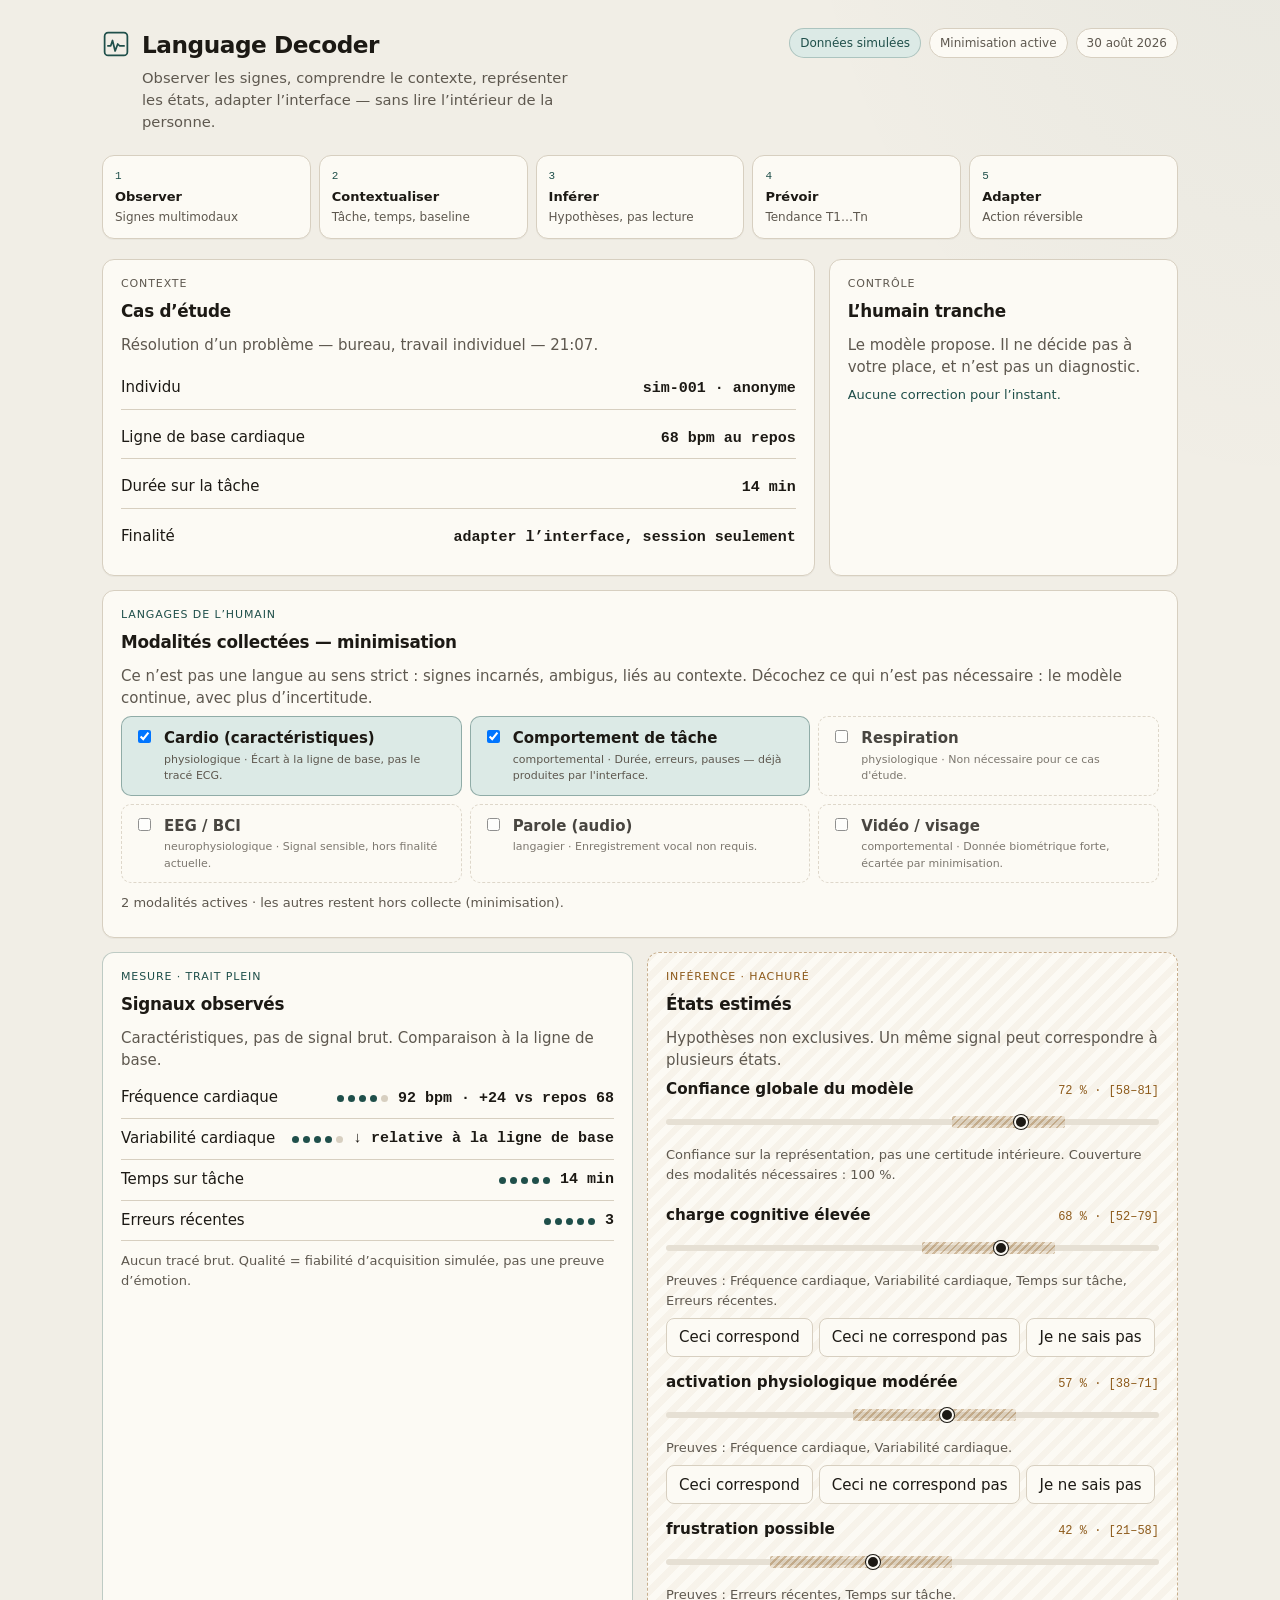
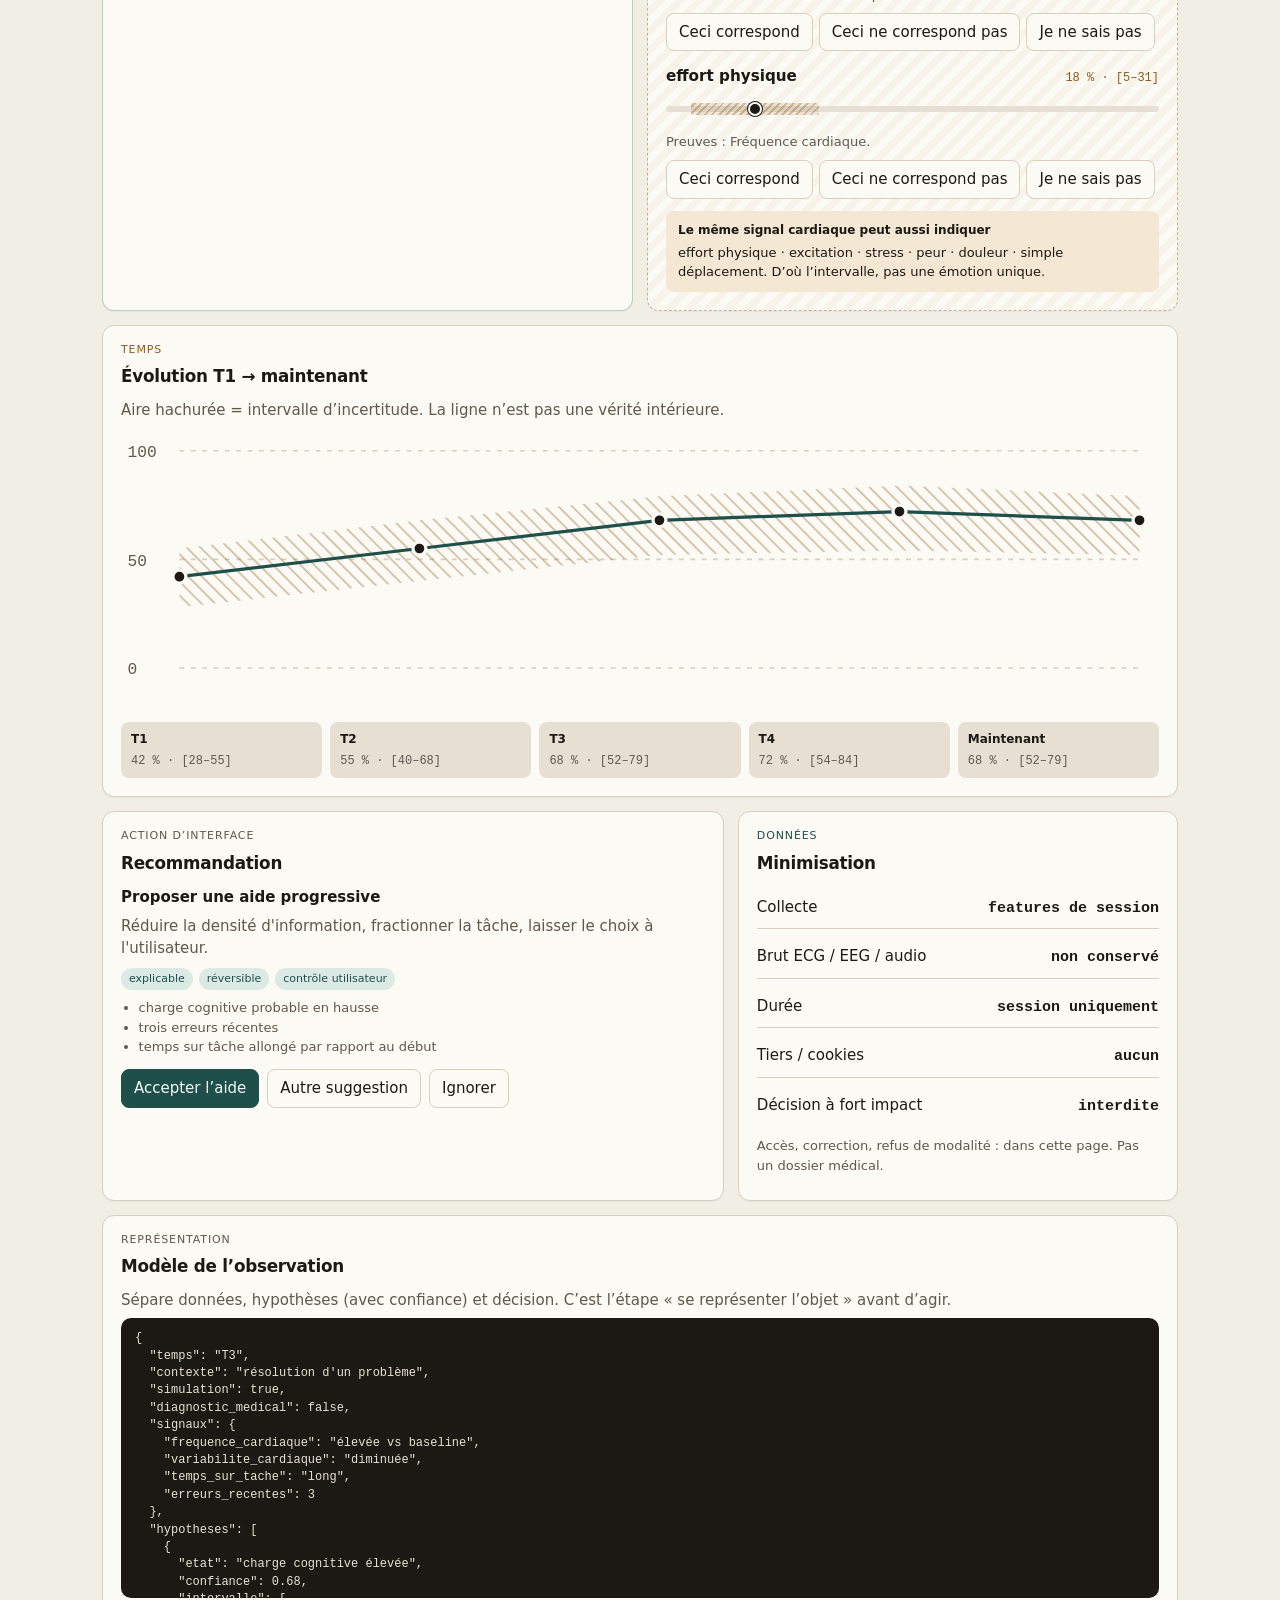
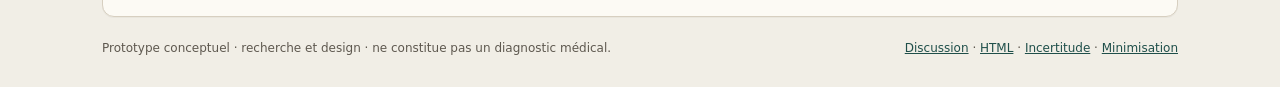
==== index.html @ 2945c05e "Add discussion archive and Language Decoder dashboard prototype Archive the handwritten-note analysi" ====
<!DOCTYPE html>
<html lang="fr">
<head>
  <meta charset="utf-8">
  <meta name="viewport" content="width=device-width, initial-scale=1">
  <meta name="description" content="Prototype de dashboard pour représenter les langages de l’humain, l’incertitude des inférences et la minimisation des données.">
  <title>Language Decoder</title>
  <link rel="stylesheet" href="css/dashboard.css">
  <link rel="icon" href="data:image/svg+xml,%3Csvg xmlns='http://www.w3.org/2000/svg' viewBox='0 0 32 32'%3E%3Crect x='3' y='3' width='26' height='26' rx='4' fill='none' stroke='%231f4f4a' stroke-width='2'/%3E%3Cpath d='M6 18h4l2-6 3 12 3-8 2 2h6' fill='none' stroke='%231f4f4a' stroke-width='2' stroke-linejoin='round'/%3E%3C/svg%3E">
</head>
<body>
  <a class="skip" href="#contenu">Aller au contenu</a>

  <div class="page">
    <header class="top">
      <div class="brand">
        <svg class="mark" viewBox="0 0 32 32" aria-hidden="true">
          <rect x="3" y="3" width="26" height="26" rx="4" fill="none" stroke="currentColor" stroke-width="2"/>
          <path d="M6 18h4l2-6 3 12 3-8 2 2h6" fill="none" stroke="currentColor" stroke-width="2" stroke-linejoin="round"/>
        </svg>
        <div>
          <h1>Language Decoder</h1>
          <p class="lede">Observer les signes, comprendre le contexte, représenter les états, adapter l’interface — sans lire l’intérieur de la personne.</p>
        </div>
      </div>
      <div class="badges">
        <span class="badge ok">Données simulées</span>
        <span class="badge">Minimisation active</span>
        <span class="badge">30 août 2026</span>
      </div>
    </header>

    <ol class="pipeline" aria-label="Chaîne de raisonnement">
      <li><span class="n">1</span><strong>Observer</strong><span>Signes multimodaux</span></li>
      <li><span class="n">2</span><strong>Contextualiser</strong><span>Tâche, temps, baseline</span></li>
      <li><span class="n">3</span><strong>Inférer</strong><span>Hypothèses, pas lecture</span></li>
      <li><span class="n">4</span><strong>Prévoir</strong><span>Tendance T1…Tn</span></li>
      <li><span class="n">5</span><strong>Adapter</strong><span>Action réversible</span></li>
    </ol>

    <noscript>
      <p class="card" style="margin-bottom:14px">JavaScript est requis pour assembler mesures, hypothèses et action. Les données simulées restent lisibles dans <a href="data/session-simulee.json">data/session-simulee.json</a> et la discussion dans <a href="docs/discussion.md">docs/discussion.md</a>.</p>
    </noscript>

    <main id="contenu" class="grid">
      <section class="card span-8" aria-labelledby="cas-titre">
        <p class="kicker">Contexte</p>
        <h2 id="cas-titre">Cas d’étude</h2>
        <p>Résolution d’un problème — bureau, travail individuel — 21:07.</p>
        <div class="meta-list">
          <div class="row"><span>Individu</span><b>sim-001 · anonyme</b></div>
          <div class="row"><span>Ligne de base cardiaque</span><b>68 bpm au repos</b></div>
          <div class="row"><span>Durée sur la tâche</span><b>14 min</b></div>
          <div class="row"><span>Finalité</span><b>adapter l’interface, session seulement</b></div>
        </div>
      </section>

      <aside class="card span-4" aria-labelledby="controle-titre">
        <p class="kicker">Contrôle</p>
        <h2 id="controle-titre">L’humain tranche</h2>
        <p>Le modèle propose. Il ne décide pas à votre place, et n’est pas un diagnostic.</p>
        <p class="status" id="statut-controle" aria-live="polite">Aucune correction pour l’instant.</p>
      </aside>

      <section class="card span-12" aria-labelledby="langages-titre">
        <p class="kicker mesure">Langages de l’humain</p>
        <h2 id="langages-titre">Modalités collectées — minimisation</h2>
        <p>Ce n’est pas une langue au sens strict : signes incarnés, ambigus, liés au contexte. Décochez ce qui n’est pas nécessaire : le modèle continue, avec plus d’incertitude.</p>
        <div class="langues" id="langages"></div>
        <p class="note" id="langages-note"></p>
      </section>

      <section class="card measure span-6" aria-labelledby="signaux-titre" data-kind="measure">
        <p class="kicker mesure">Mesure · trait plein</p>
        <h2 id="signaux-titre">Signaux observés</h2>
        <p>Caractéristiques, pas de signal brut. Comparaison à la ligne de base.</p>
        <div id="signaux"></div>
      </section>

      <section class="card infer span-6" aria-labelledby="etats-titre" data-kind="inference">
        <p class="kicker infere">Inférence · hachuré</p>
        <h2 id="etats-titre">États estimés</h2>
        <p>Hypothèses non exclusives. Un même signal peut correspondre à plusieurs états.</p>
        <div class="hypotheses" id="hypotheses" aria-live="polite"></div>
        <div class="alts" id="alternatives"></div>
      </section>

      <section class="card span-12" aria-labelledby="temps-titre">
        <p class="kicker infere">Temps</p>
        <h2 id="temps-titre">Évolution T1 → maintenant</h2>
        <p>Aire hachurée = intervalle d’incertitude. La ligne n’est pas une vérité intérieure.</p>
        <div class="chart-wrap" id="chart"></div>
        <div class="ticks" id="ticks"></div>
      </section>

      <section class="card span-7" aria-labelledby="action-titre" data-kind="action">
        <p class="kicker">Action d’interface</p>
        <h2 id="action-titre">Recommandation</h2>
        <div id="action"></div>
      </section>

      <section class="card span-5" aria-labelledby="min-titre">
        <p class="kicker mesure">Données</p>
        <h2 id="min-titre">Minimisation</h2>
        <div class="meta-list">
          <div class="row"><span>Collecte</span><b>features de session</b></div>
          <div class="row"><span>Brut ECG / EEG / audio</span><b>non conservé</b></div>
          <div class="row"><span>Durée</span><b>session uniquement</b></div>
          <div class="row"><span>Tiers / cookies</span><b>aucun</b></div>
          <div class="row"><span>Décision à fort impact</span><b>interdite</b></div>
        </div>
        <p class="note">Accès, correction, refus de modalité : dans cette page. Pas un dossier médical.</p>
      </section>

      <section class="card span-12" aria-labelledby="repr-titre">
        <p class="kicker">Représentation</p>
        <h2 id="repr-titre">Modèle de l’observation</h2>
        <p>Sépare données, hypothèses (avec confiance) et décision. C’est l’étape « se représenter l’objet » avant d’agir.</p>
        <pre class="minijson" id="representation" tabindex="0"></pre>
      </section>
    </main>

    <footer class="pied">
      <span>Prototype conceptuel · recherche et design · ne constitue pas un diagnostic médical.</span>
      <span>
        <a href="docs/discussion.md">Discussion</a>
        · <a href="docs/format-html.md">HTML</a>
        · <a href="docs/incertitude.md">Incertitude</a>
        · <a href="docs/minimisation.md">Minimisation</a>
      </span>
    </footer>
  </div>

  <script src="js/dashboard.js"></script>
</body>
</html>
---- css/dashboard.css ----
/* Language Decoder — habillage de laboratoire de notes.
   Teal = mesuré. Ocre hachuré = inféré. Aucune police distante. */

:root {
  --bg: #f1eee6;
  --bg-deep: #e6e0d3;
  --card: #fcfaf4;
  --ink: #1c1914;
  --muted: #5e584f;
  --line: #d7cfc0;
  --measure: #1f4f4a;
  --measure-soft: #dceae6;
  --infer: #8d5a1a;
  --infer-soft: #f4e7d3;
  --band: #e4cda8;
  --track: #e6e0d4;
  --focus: #1f4f4a;
  --shadow: 0 1px 0 rgb(28 25 20 / 0.04);
  --radius: 12px;
  --font: "Segoe UI", system-ui, -apple-system, sans-serif;
  --mono: ui-monospace, "Cascadia Code", "SF Mono", Menlo, Consolas, monospace;
}

*,
*::before,
*::after {
  box-sizing: border-box;
}

html {
  color-scheme: light;
}

body {
  margin: 0;
  background:
    radial-gradient(ellipse 80% 50% at 100% -10%, rgb(31 79 74 / 0.06), transparent 50%),
    var(--bg);
  color: var(--ink);
  font: 15px/1.5 var(--font);
}

.skip {
  position: absolute;
  left: 12px;
  top: -40px;
  background: var(--ink);
  color: var(--card);
  padding: 8px 12px;
  z-index: 10;
}

.skip:focus {
  top: 12px;
}

.page {
  max-width: 1120px;
  margin: 0 auto;
  padding: 28px 22px 48px;
}

.top {
  display: flex;
  justify-content: space-between;
  gap: 16px;
  align-items: flex-start;
  margin-bottom: 22px;
}

.brand {
  display: flex;
  gap: 12px;
  align-items: flex-start;
}

.mark {
  width: 28px;
  height: 28px;
  flex: 0 0 28px;
  margin-top: 2px;
  color: var(--measure);
}

.brand h1 {
  margin: 0;
  font-size: 1.45rem;
  letter-spacing: -0.02em;
  font-weight: 700;
}

.lede {
  margin: 4px 0 0;
  color: var(--muted);
  max-width: 46ch;
  font-size: 0.92rem;
}

.badges {
  display: flex;
  flex-wrap: wrap;
  gap: 8px;
  justify-content: flex-end;
}

.badge {
  border: 1px solid var(--line);
  background: var(--card);
  border-radius: 999px;
  padding: 5px 10px;
  font-size: 12px;
  color: var(--muted);
}

.badge.ok {
  background: var(--measure-soft);
  border-color: rgb(31 79 74 / 0.25);
  color: var(--measure);
}

.pipeline {
  list-style: none;
  display: grid;
  grid-template-columns: repeat(5, 1fr);
  gap: 8px;
  padding: 0;
  margin: 0 0 20px;
}

.pipeline li {
  background: var(--card);
  border: 1px solid var(--line);
  border-radius: var(--radius);
  padding: 10px 12px 12px;
  box-shadow: var(--shadow);
}

.pipeline .n {
  display: block;
  font-family: var(--mono);
  font-size: 11px;
  color: var(--measure);
  margin-bottom: 2px;
}

.pipeline strong {
  display: block;
  font-size: 13px;
}

.pipeline span {
  display: block;
  color: var(--muted);
  font-size: 12px;
  margin-top: 2px;
}

.grid {
  display: grid;
  grid-template-columns: repeat(12, 1fr);
  gap: 14px;
}

.card {
  background: var(--card);
  border: 1px solid var(--line);
  border-radius: var(--radius);
  padding: 16px 18px 18px;
  box-shadow: var(--shadow);
}

.card.infer {
  background:
    repeating-linear-gradient(
      -45deg,
      transparent,
      transparent 7px,
      rgb(141 90 26 / 0.045) 7px,
      rgb(141 90 26 / 0.045) 14px
    ),
    var(--card);
  border-style: dashed;
  border-color: rgb(141 90 26 / 0.45);
}

.card.measure {
  border-color: rgb(31 79 74 / 0.28);
}

.span-12 { grid-column: 1 / -1; }
.span-8 { grid-column: span 8; }
.span-7 { grid-column: span 7; }
.span-6 { grid-column: span 6; }
.span-5 { grid-column: span 5; }
.span-4 { grid-column: span 4; }

.kicker {
  font-size: 11px;
  letter-spacing: 0.08em;
  text-transform: uppercase;
  color: var(--muted);
  margin: 0 0 6px;
}

.kicker.mesure { color: var(--measure); }
.kicker.infere { color: var(--infer); }

h2 {
  margin: 0 0 10px;
  font-size: 1.05rem;
  letter-spacing: -0.015em;
}

h3 {
  margin: 0;
  font-size: 0.95rem;
}

p {
  margin: 0.4rem 0;
  color: var(--muted);
}

.meta-list {
  display: grid;
  gap: 8px;
  margin-top: 12px;
}

.row {
  display: flex;
  justify-content: space-between;
  gap: 12px;
  align-items: baseline;
  padding: 8px 0;
  border-bottom: 1px solid var(--line);
}

.row:last-child {
  border-bottom: 0;
}

.row b,
.num {
  font-family: var(--mono);
  font-variant-numeric: tabular-nums;
  color: var(--ink);
  font-weight: 600;
}

.langues {
  display: grid;
  grid-template-columns: repeat(3, 1fr);
  gap: 8px;
}

.langue {
  display: flex;
  gap: 10px;
  align-items: flex-start;
  padding: 10px 12px;
  border: 1px solid var(--line);
  border-radius: 10px;
  background: var(--card);
  cursor: pointer;
}

.langue[data-on="true"] {
  border-color: rgb(31 79 74 / 0.4);
  background: var(--measure-soft);
}

.langue[data-on="false"] {
  border-style: dashed;
  background: transparent;
  opacity: 0.8;
}

.langue small {
  display: block;
  color: var(--muted);
  font-size: 11px;
  margin-top: 2px;
}

.langue input {
  margin-top: 3px;
}

.note {
  font-size: 13px;
  color: var(--muted);
  margin-top: 10px;
}

.qualite {
  display: flex;
  gap: 4px;
  align-items: center;
}

.qualite i {
  width: 7px;
  height: 7px;
  border-radius: 50%;
  background: var(--line);
  display: inline-block;
}

.qualite i.on {
  background: var(--measure);
}

.hypotheses {
  display: grid;
  gap: 14px;
}

.hypothese header {
  display: flex;
  justify-content: space-between;
  gap: 8px;
  align-items: baseline;
}

.ci {
  font-family: var(--mono);
  font-size: 12px;
  color: var(--infer);
}

.estime {
  --p: 0.5;
  --lo: 0.3;
  --hi: 0.7;
  position: relative;
  height: 28px;
  margin: 6px 0 2px;
}

.estime-piste,
.estime-ci,
.estime-point {
  position: absolute;
}

.estime-piste {
  left: 0;
  right: 0;
  top: 12px;
  height: 6px;
  background: var(--track);
  border-radius: 99px;
}

.estime-ci {
  top: 9px;
  height: 12px;
  left: calc(var(--lo) * 100%);
  width: calc((var(--hi) - var(--lo)) * 100%);
  min-width: 8px;
  border-radius: 2px;
  background: repeating-linear-gradient(
    -45deg,
    rgb(141 90 26 / 0.4),
    rgb(141 90 26 / 0.4) 2px,
    rgb(141 90 26 / 0.12) 2px,
    rgb(141 90 26 / 0.12) 5px
  );
}

.estime-point {
  top: 8px;
  left: calc(var(--p) * 100%);
  width: 14px;
  height: 14px;
  margin-left: -7px;
  background: var(--ink);
  border: 2px solid var(--card);
  border-radius: 50%;
  box-shadow: 0 0 0 1px var(--ink);
}

.avis {
  display: flex;
  flex-wrap: wrap;
  gap: 6px;
  margin-top: 8px;
}

.alts {
  margin-top: 12px;
  padding: 10px 12px;
  background: var(--infer-soft);
  border-radius: 8px;
  color: var(--ink);
  font-size: 13px;
}

.alts strong {
  display: block;
  margin-bottom: 4px;
  font-size: 12px;
}

.chart-wrap {
  overflow: hidden;
}

.chart-wrap svg {
  width: 100%;
  height: auto;
  display: block;
}

.ticks {
  display: grid;
  grid-template-columns: repeat(5, 1fr);
  gap: 8px;
  margin-top: 8px;
}

.tick {
  background: var(--bg-deep);
  border-radius: 8px;
  padding: 8px 10px;
}

.tick b {
  display: block;
  font-size: 12px;
}

.tick span {
  font-family: var(--mono);
  font-size: 12px;
  color: var(--muted);
}

.actions {
  display: flex;
  flex-wrap: wrap;
  gap: 8px;
  margin-top: 12px;
}

button,
.btn {
  font: inherit;
  cursor: pointer;
  border-radius: 8px;
  border: 1px solid var(--line);
  background: var(--card);
  color: var(--ink);
  padding: 0.45rem 0.75rem;
}

button:hover,
.btn:hover {
  border-color: var(--ink);
}

button.primary {
  background: var(--measure);
  color: #f3faf7;
  border-color: var(--measure);
}

button[aria-pressed="true"] {
  background: var(--measure-soft);
  border-color: var(--measure);
}

button:focus-visible,
.langue:focus-within,
a:focus-visible {
  outline: 2px solid var(--focus);
  outline-offset: 2px;
}

.pills {
  display: flex;
  flex-wrap: wrap;
  gap: 6px;
  margin: 8px 0;
}

.pill {
  font-size: 11px;
  padding: 3px 8px;
  border-radius: 999px;
  background: var(--measure-soft);
  color: var(--measure);
}

.declencheurs {
  margin: 8px 0 0;
  padding-left: 1.1rem;
  color: var(--muted);
  font-size: 13px;
}

.minijson {
  margin: 0;
  padding: 12px 14px;
  background: #1c1914;
  color: #e8e2d4;
  border-radius: 10px;
  overflow: auto;
  font: 12px/1.45 var(--mono);
  max-height: 280px;
}

.pied {
  margin-top: 22px;
  color: var(--muted);
  font-size: 12px;
  display: flex;
  justify-content: space-between;
  gap: 12px;
  flex-wrap: wrap;
}

.pied a {
  color: var(--measure);
}

.status {
  font-size: 13px;
  min-height: 1.4em;
  color: var(--measure);
}

@media (max-width: 860px) {
  .span-8,
  .span-7,
  .span-6,
  .span-5,
  .span-4 {
    grid-column: 1 / -1;
  }

  .pipeline,
  .langues {
    grid-template-columns: 1fr 1fr;
  }

  .top {
    flex-direction: column;
  }

  .badges {
    justify-content: flex-start;
  }
}

@media (max-width: 560px) {
  .pipeline,
  .langues,
  .ticks {
    grid-template-columns: 1fr;
  }

  .page {
    padding: 16px 14px 32px;
  }
}

@media (prefers-reduced-motion: reduce) {
  * {
    transition: none !important;
  }
}

@media print {
  body {
    background: #fff;
  }

  .avis,
  .actions,
  .skip {
    display: none;
  }

  .card {
    break-inside: avoid;
    box-shadow: none;
  }
}
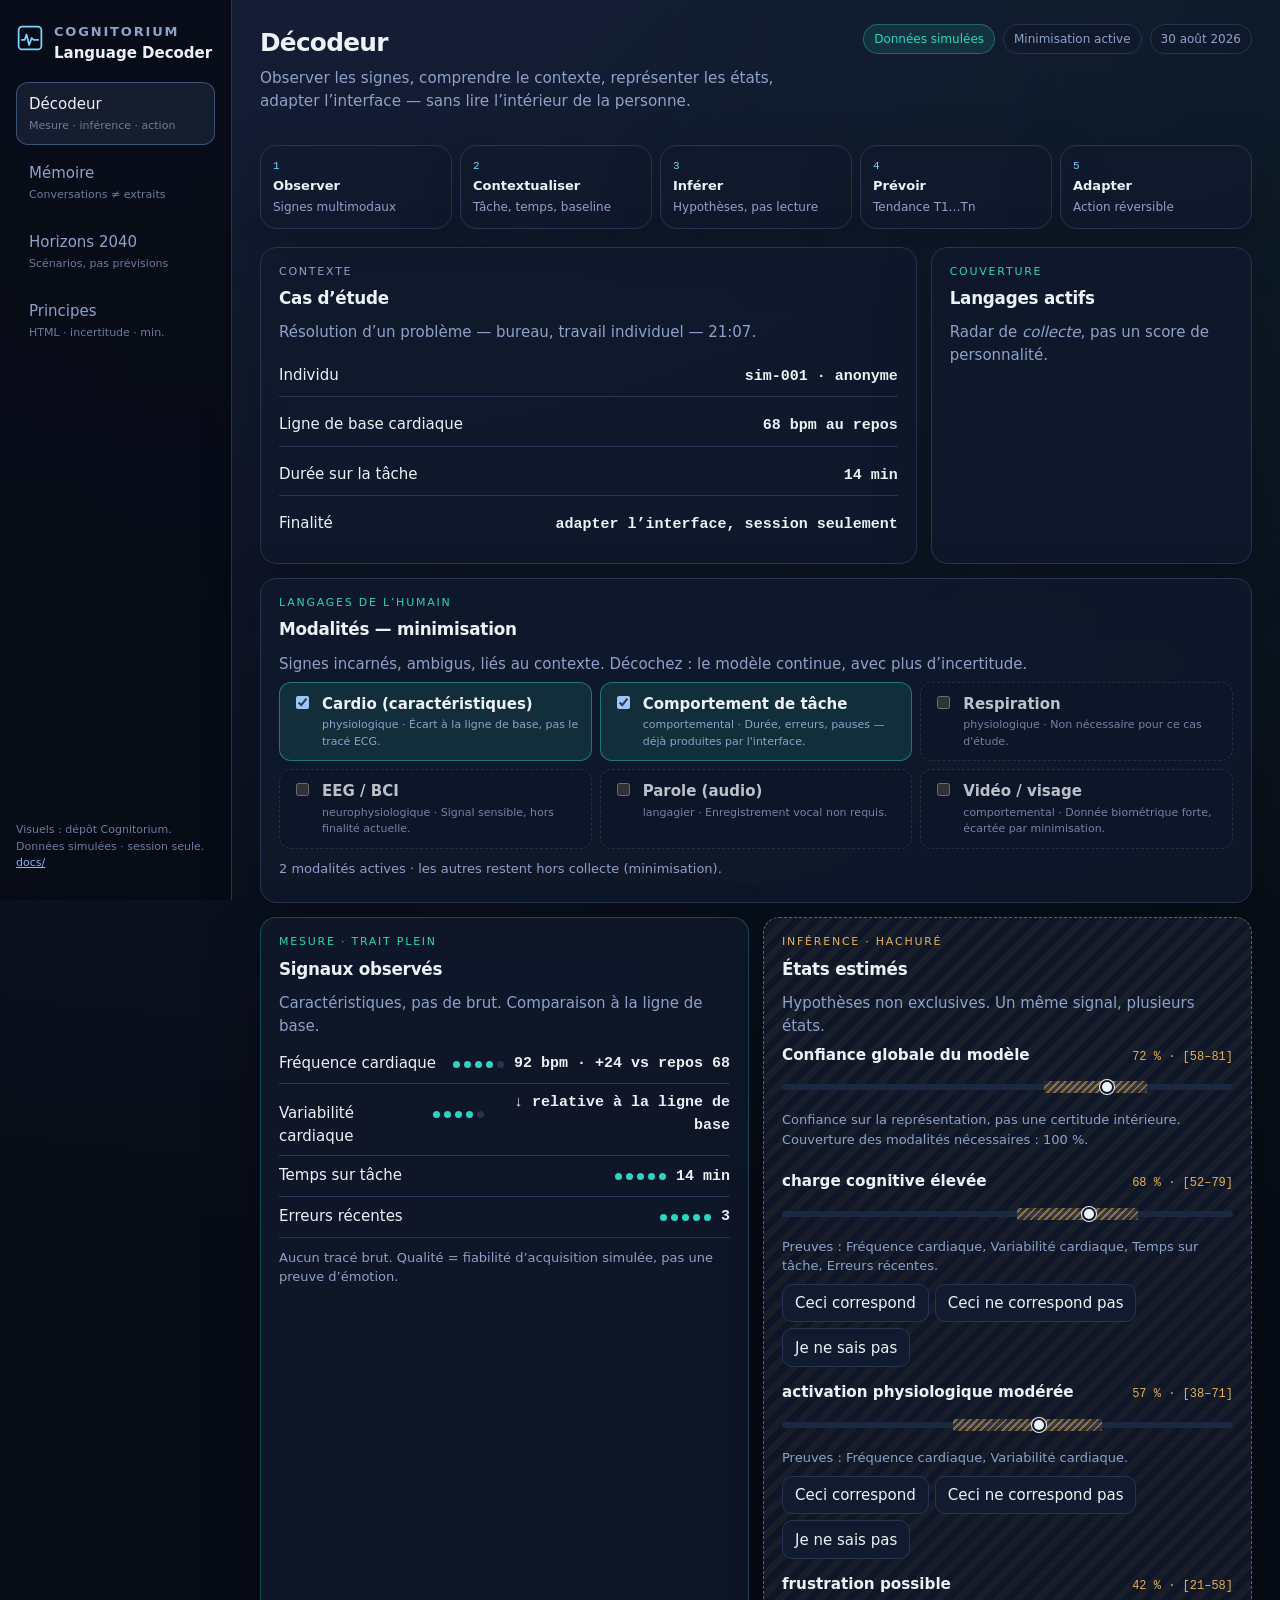
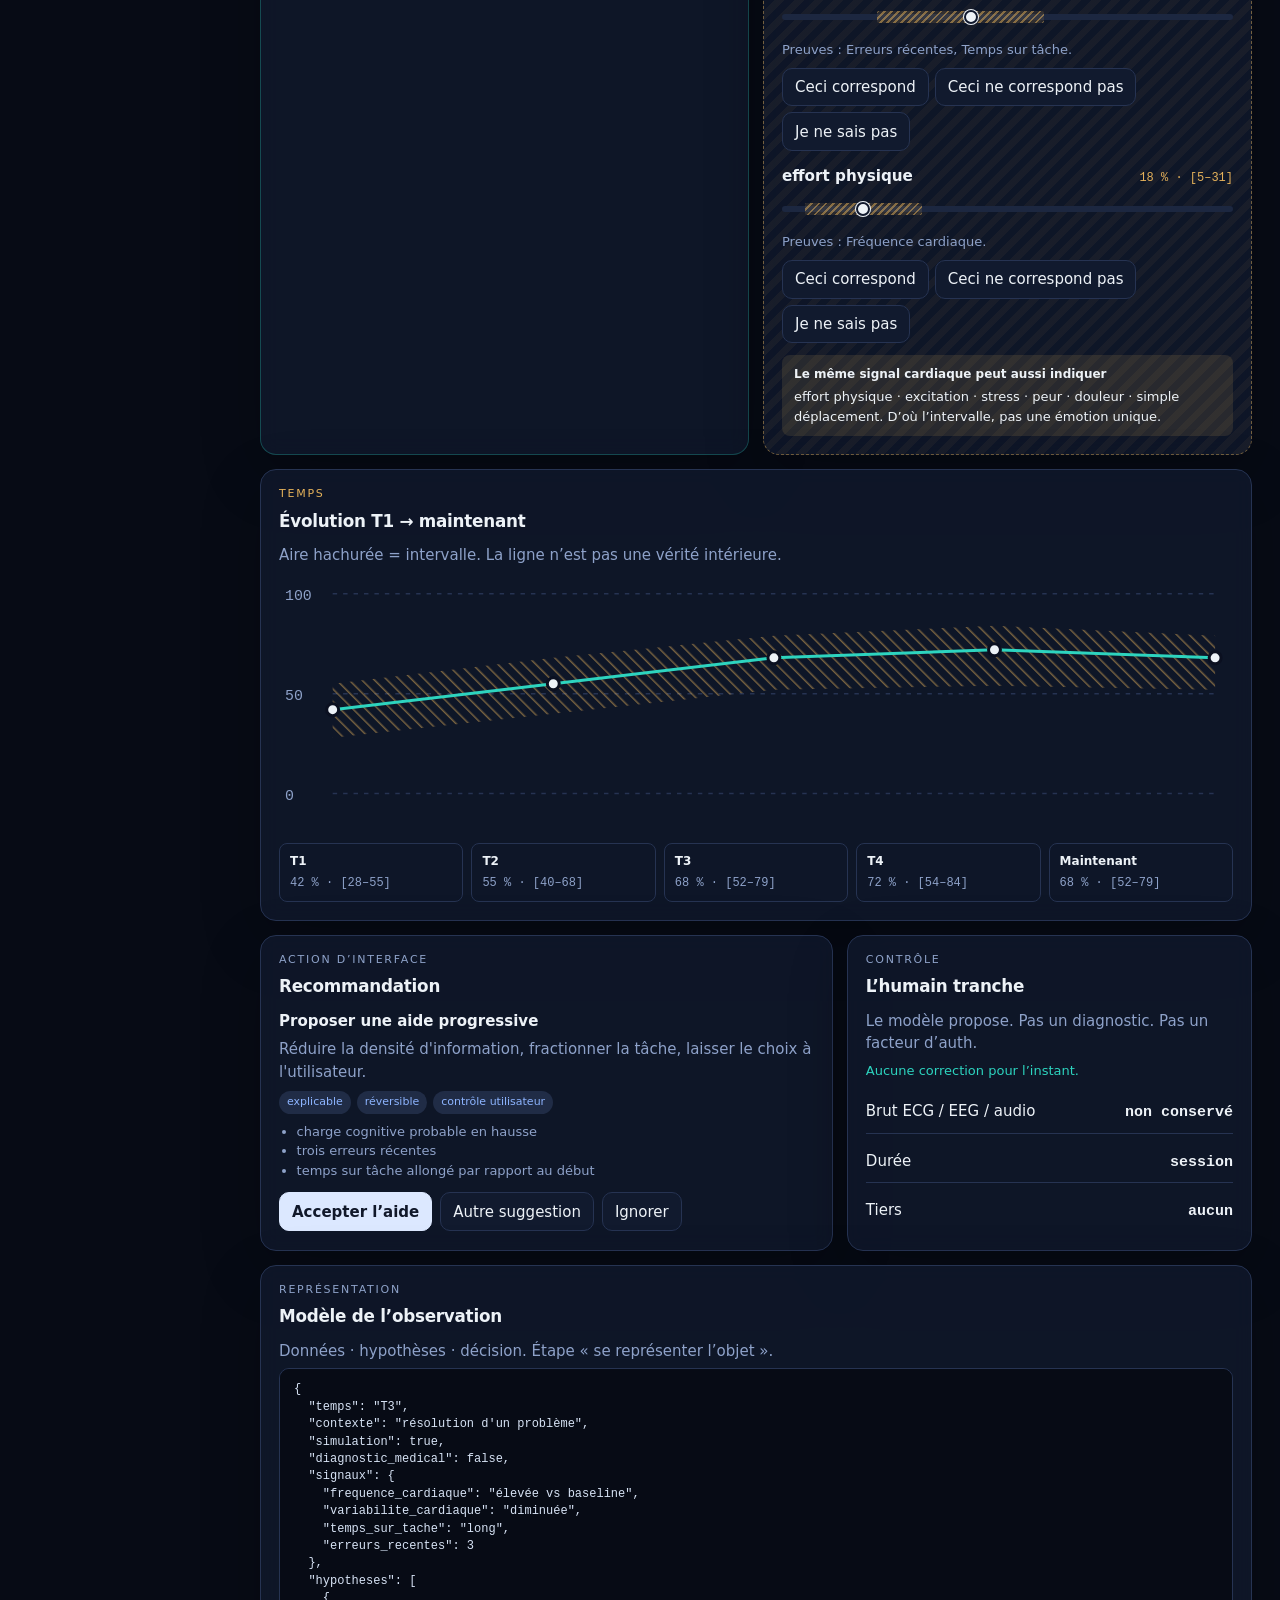
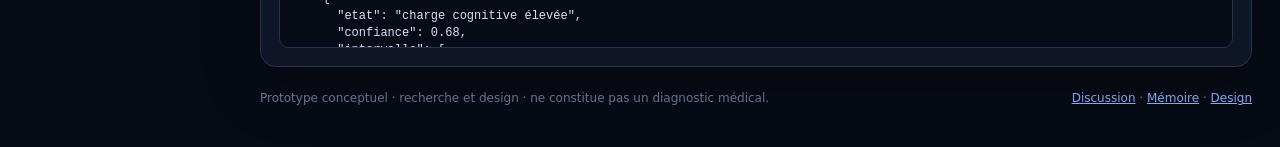
==== commit a05ff545: "Enrich memory archive and restyle dashboard as Cognitorium HUD Archive multi-IA, handwritten-note, a" ====
--- a/index.html
+++ b/index.html
@@ -3,132 +3,257 @@
 <head>
   <meta charset="utf-8">
   <meta name="viewport" content="width=device-width, initial-scale=1">
-  <meta name="description" content="Prototype de dashboard pour représenter les langages de l’humain, l’incertitude des inférences et la minimisation des données.">
+  <meta name="description" content="Language Decoder — prototype HUD : langages de l’humain, mémoire multi-IA, horizons 2040. Inférence probabiliste, minimisation, pas de diagnostic.">
   <title>Language Decoder</title>
   <link rel="stylesheet" href="css/dashboard.css">
-  <link rel="icon" href="data:image/svg+xml,%3Csvg xmlns='http://www.w3.org/2000/svg' viewBox='0 0 32 32'%3E%3Crect x='3' y='3' width='26' height='26' rx='4' fill='none' stroke='%231f4f4a' stroke-width='2'/%3E%3Cpath d='M6 18h4l2-6 3 12 3-8 2 2h6' fill='none' stroke='%231f4f4a' stroke-width='2' stroke-linejoin='round'/%3E%3C/svg%3E">
+  <link rel="icon" href="data:image/svg+xml,%3Csvg xmlns='http://www.w3.org/2000/svg' viewBox='0 0 32 32'%3E%3Crect x='3' y='3' width='26' height='26' rx='4' fill='none' stroke='%237dd3fc' stroke-width='2'/%3E%3Cpath d='M6 18h4l2-6 3 12 3-8 2 2h6' fill='none' stroke='%237dd3fc' stroke-width='2' stroke-linejoin='round'/%3E%3C/svg%3E">
 </head>
 <body>
   <a class="skip" href="#contenu">Aller au contenu</a>
 
-  <div class="page">
-    <header class="top">
-      <div class="brand">
-        <svg class="mark" viewBox="0 0 32 32" aria-hidden="true">
+  <div class="shell">
+    <aside class="nav" aria-label="Vues">
+      <div class="nav-brand">
+        <svg viewBox="0 0 32 32" aria-hidden="true">
           <rect x="3" y="3" width="26" height="26" rx="4" fill="none" stroke="currentColor" stroke-width="2"/>
           <path d="M6 18h4l2-6 3 12 3-8 2 2h6" fill="none" stroke="currentColor" stroke-width="2" stroke-linejoin="round"/>
         </svg>
         <div>
-          <h1>Language Decoder</h1>
-          <p class="lede">Observer les signes, comprendre le contexte, représenter les états, adapter l’interface — sans lire l’intérieur de la personne.</p>
+          <strong>COGNITORIUM</strong>
+          <b>Language Decoder</b>
         </div>
       </div>
-      <div class="badges">
-        <span class="badge ok">Données simulées</span>
-        <span class="badge">Minimisation active</span>
-        <span class="badge">30 août 2026</span>
+      <ul class="nav-list">
+        <li><button type="button" data-go="decoder" aria-current="page">Décodeur<small>Mesure · inférence · action</small></button></li>
+        <li><button type="button" data-go="memoire">Mémoire<small>Conversations ≠ extraits</small></button></li>
+        <li><button type="button" data-go="horizons">Horizons 2040<small>Scénarios, pas prévisions</small></button></li>
+        <li><button type="button" data-go="principes">Principes<small>HTML · incertitude · min.</small></button></li>
+      </ul>
+      <p class="nav-foot">
+        Visuels : dépôt Cognitorium.<br>
+        Données simulées · session seule.<br>
+        <a href="docs/README.md">docs/</a>
+      </p>
+    </aside>
+
+    <div class="workspace">
+      <header class="top">
+        <div>
+          <h1 id="titre-vue">Décodeur</h1>
+          <p class="lede" id="lede-vue">Observer les signes, comprendre le contexte, représenter les états, adapter l’interface — sans lire l’intérieur de la personne.</p>
+        </div>
+        <div class="badges">
+          <span class="badge ok">Données simulées</span>
+          <span class="badge">Minimisation active</span>
+          <span class="badge">30 août 2026</span>
+        </div>
+      </header>
+
+      <noscript>
+        <p class="card">JavaScript est requis pour le HUD. Les originaux sont dans <a href="docs/conversations/">docs/conversations/</a>, la mémoire dans <a href="data/memoire.json">data/memoire.json</a>.</p>
+      </noscript>
+
+      <div id="contenu">
+        <section class="view" data-view="decoder">
+          <div class="kpis" id="kpis-session"></div>
+          <ol class="pipeline" aria-label="Chaîne de raisonnement">
+            <li><span class="n">1</span><strong>Observer</strong><span>Signes multimodaux</span></li>
+            <li><span class="n">2</span><strong>Contextualiser</strong><span>Tâche, temps, baseline</span></li>
+            <li><span class="n">3</span><strong>Inférer</strong><span>Hypothèses, pas lecture</span></li>
+            <li><span class="n">4</span><strong>Prévoir</strong><span>Tendance T1…Tn</span></li>
+            <li><span class="n">5</span><strong>Adapter</strong><span>Action réversible</span></li>
+          </ol>
+
+          <div class="grid">
+            <section class="card span-8" aria-labelledby="cas-titre">
+              <p class="kicker">Contexte</p>
+              <h2 id="cas-titre">Cas d’étude</h2>
+              <p>Résolution d’un problème — bureau, travail individuel — 21:07.</p>
+              <div class="meta-list">
+                <div class="row"><span>Individu</span><b>sim-001 · anonyme</b></div>
+                <div class="row"><span>Ligne de base cardiaque</span><b>68 bpm au repos</b></div>
+                <div class="row"><span>Durée sur la tâche</span><b>14 min</b></div>
+                <div class="row"><span>Finalité</span><b>adapter l’interface, session seulement</b></div>
+              </div>
+            </section>
+
+            <aside class="card span-4" aria-labelledby="radar-titre">
+              <p class="kicker mesure">Couverture</p>
+              <h2 id="radar-titre">Langages actifs</h2>
+              <p>Radar de <em>collecte</em>, pas un score de personnalité.</p>
+              <div class="radar-wrap">
+                <div id="radar"></div>
+                <p class="legend-r" id="radar-legende"></p>
+              </div>
+            </aside>
+
+            <section class="card span-12" aria-labelledby="langages-titre">
+              <p class="kicker mesure">Langages de l’humain</p>
+              <h2 id="langages-titre">Modalités — minimisation</h2>
+              <p>Signes incarnés, ambigus, liés au contexte. Décochez : le modèle continue, avec plus d’incertitude.</p>
+              <div class="langues" id="langages"></div>
+              <p class="note" id="langages-note"></p>
+            </section>
+
+            <section class="card measure span-6" aria-labelledby="signaux-titre" data-kind="measure">
+              <p class="kicker mesure">Mesure · trait plein</p>
+              <h2 id="signaux-titre">Signaux observés</h2>
+              <p>Caractéristiques, pas de brut. Comparaison à la ligne de base.</p>
+              <div id="signaux"></div>
+            </section>
+
+            <section class="card infer span-6" aria-labelledby="etats-titre" data-kind="inference">
+              <p class="kicker infere">Inférence · hachuré</p>
+              <h2 id="etats-titre">États estimés</h2>
+              <p>Hypothèses non exclusives. Un même signal, plusieurs états.</p>
+              <div class="hypotheses" id="hypotheses" aria-live="polite"></div>
+              <div class="alts" id="alternatives"></div>
+            </section>
+
+            <section class="card span-12" aria-labelledby="temps-titre">
+              <p class="kicker infere">Temps</p>
+              <h2 id="temps-titre">Évolution T1 → maintenant</h2>
+              <p>Aire hachurée = intervalle. La ligne n’est pas une vérité intérieure.</p>
+              <div class="chart-wrap" id="chart"></div>
+              <div class="ticks" id="ticks"></div>
+            </section>
+
+            <section class="card span-7" aria-labelledby="action-titre" data-kind="action">
+              <p class="kicker">Action d’interface</p>
+              <h2 id="action-titre">Recommandation</h2>
+              <div id="action"></div>
+            </section>
+
+            <section class="card span-5" aria-labelledby="controle-titre">
+              <p class="kicker">Contrôle</p>
+              <h2 id="controle-titre">L’humain tranche</h2>
+              <p>Le modèle propose. Pas un diagnostic. Pas un facteur d’auth.</p>
+              <p class="status" id="statut-controle" aria-live="polite">Aucune correction pour l’instant.</p>
+              <div class="meta-list">
+                <div class="row"><span>Brut ECG / EEG / audio</span><b>non conservé</b></div>
+                <div class="row"><span>Durée</span><b>session</b></div>
+                <div class="row"><span>Tiers</span><b>aucun</b></div>
+              </div>
+            </section>
+
+            <section class="card span-12" aria-labelledby="repr-titre">
+              <p class="kicker">Représentation</p>
+              <h2 id="repr-titre">Modèle de l’observation</h2>
+              <p>Données · hypothèses · décision. Étape « se représenter l’objet ».</p>
+              <pre class="minijson" id="representation" tabindex="0"></pre>
+            </section>
+          </div>
+        </section>
+
+        <section class="view" data-view="memoire" hidden>
+          <div class="grid">
+            <article class="card span-12">
+              <p class="kicker">PAM · V1 de ce dépôt</p>
+              <h2>Conversation ≠ mémoire</h2>
+              <p>Les originaux restent dans <a href="docs/conversations/">docs/conversations/</a>. Ici : extraits exploitables, provenance visible, contexte à coller dans une autre IA.</p>
+            </article>
+            <article class="card span-6">
+              <p class="kicker">Journal</p>
+              <h2>Conversations</h2>
+              <div class="mem-list" id="mem-conv"></div>
+            </article>
+            <article class="card span-6">
+              <p class="kicker">Extrait</p>
+              <h2>Décisions en vigueur</h2>
+              <div class="mem-list" id="mem-dec"></div>
+            </article>
+            <article class="card span-6">
+              <p class="kicker">Extrait</p>
+              <h2>Idées</h2>
+              <div class="mem-list" id="mem-idees"></div>
+            </article>
+            <article class="card span-6">
+              <p class="kicker">Ouvert</p>
+              <h2>Questions</h2>
+              <div class="mem-list" id="mem-q"></div>
+            </article>
+            <article class="card span-12">
+              <p class="kicker">Graphe</p>
+              <h2>Relations (V1 manuel)</h2>
+              <div id="mem-graph"></div>
+            </article>
+            <article class="card span-12">
+              <p class="kicker">Killer feature</p>
+              <h2>Continuer avec une IA</h2>
+              <p>Copier ce contexte vers Claude, GPT, Kimi, Arena… Sans refaire ce qui est déjà tranché.</p>
+              <textarea class="minijson ctxbox" id="contexte-ia" readonly></textarea>
+              <div class="actions">
+                <button type="button" class="primary" id="btn-copier">Copier le contexte</button>
+              </div>
+            </article>
+          </div>
+        </section>
+
+        <section class="view" data-view="horizons" hidden>
+          <div class="grid">
+            <article class="card span-12">
+              <p class="kicker">Scénarios · 2040–2045</p>
+              <h2>Sept domaines, une grammaire visuelle</h2>
+              <p>Persona · journée · 4 KPI · avant/après — format pris sur l’export 2040, à réutiliser pour un livrable. Ce ne sont pas des mesures du décodeur. Chaque carte porte une <strong>lecture</strong> (alignement ou ligne rouge).</p>
+            </article>
+            <div class="span-12 domaines" id="domaines"></div>
+            <article class="card span-12" id="domaine-detail"></article>
+          </div>
+        </section>
+
+        <section class="view" data-view="principes" hidden>
+          <div class="principes">
+            <article class="card">
+              <p class="kicker">Format</p>
+              <h2>HTML</h2>
+              <p>HTML5 sémantique, <code>lang="fr"</code>, CSS/JS locaux, JSON à part. Pas de CDN, pas de <code>meter</code> pour une hypothèse.</p>
+              <ul>
+                <li>Landmarks et un seul h1</li>
+                <li><code>data-kind</code> measure / inference / action</li>
+                <li>Progressive enhancement</li>
+              </ul>
+              <p class="note"><a href="docs/format-html.md">docs/format-html.md</a></p>
+            </article>
+            <article class="card infer">
+              <p class="kicker infere">Vue</p>
+              <h2>Incertitude</h2>
+              <p>Point + intervalle, hypothèses concurrentes, hachure = inféré, baseline, preuves, correction.</p>
+              <ul>
+                <li>Pas de feu tricolore</li>
+                <li>Pas de camembert d’émotions</li>
+                <li>Pas de « résilience 82 % » façon visuel Cognitorium</li>
+              </ul>
+              <p class="note"><a href="docs/incertitude.md">docs/incertitude.md</a></p>
+            </article>
+            <article class="card measure">
+              <p class="kicker mesure">Données</p>
+              <h2>Minimisation</h2>
+              <p>Features de session, consentement par modalité, EEG/audio/visage off, pas d’auth biométrique.</p>
+              <ul>
+                <li>Moins de signaux → intervalles plus larges</li>
+                <li>Pas un diagnostic</li>
+                <li>Pas un coffre-fort à ouvrir à 68 %</li>
+              </ul>
+              <p class="note"><a href="docs/minimisation.md">docs/minimisation.md</a></p>
+            </article>
+          </div>
+          <article class="card" style="margin-top:14px">
+            <p class="kicker">Design</p>
+            <h2>Ce qu’on prend aux visuels Cognitorium</h2>
+            <p>HUD verre, sidebar, kickers, timeline, graphe, radar de <em>couverture</em>, 4 KPI, hub de sources. On refuse le jumeau qui lit l’esprit, les millions de nœuds décoratifs, les débuffs. Détail : <a href="docs/design-visuel.md">docs/design-visuel.md</a>.</p>
+          </article>
+        </section>
       </div>
-    </header>
-
-    <ol class="pipeline" aria-label="Chaîne de raisonnement">
-      <li><span class="n">1</span><strong>Observer</strong><span>Signes multimodaux</span></li>
-      <li><span class="n">2</span><strong>Contextualiser</strong><span>Tâche, temps, baseline</span></li>
-      <li><span class="n">3</span><strong>Inférer</strong><span>Hypothèses, pas lecture</span></li>
-      <li><span class="n">4</span><strong>Prévoir</strong><span>Tendance T1…Tn</span></li>
-      <li><span class="n">5</span><strong>Adapter</strong><span>Action réversible</span></li>
-    </ol>
-
-    <noscript>
-      <p class="card" style="margin-bottom:14px">JavaScript est requis pour assembler mesures, hypothèses et action. Les données simulées restent lisibles dans <a href="data/session-simulee.json">data/session-simulee.json</a> et la discussion dans <a href="docs/discussion.md">docs/discussion.md</a>.</p>
-    </noscript>
-
-    <main id="contenu" class="grid">
-      <section class="card span-8" aria-labelledby="cas-titre">
-        <p class="kicker">Contexte</p>
-        <h2 id="cas-titre">Cas d’étude</h2>
-        <p>Résolution d’un problème — bureau, travail individuel — 21:07.</p>
-        <div class="meta-list">
-          <div class="row"><span>Individu</span><b>sim-001 · anonyme</b></div>
-          <div class="row"><span>Ligne de base cardiaque</span><b>68 bpm au repos</b></div>
-          <div class="row"><span>Durée sur la tâche</span><b>14 min</b></div>
-          <div class="row"><span>Finalité</span><b>adapter l’interface, session seulement</b></div>
-        </div>
-      </section>
-
-      <aside class="card span-4" aria-labelledby="controle-titre">
-        <p class="kicker">Contrôle</p>
-        <h2 id="controle-titre">L’humain tranche</h2>
-        <p>Le modèle propose. Il ne décide pas à votre place, et n’est pas un diagnostic.</p>
-        <p class="status" id="statut-controle" aria-live="polite">Aucune correction pour l’instant.</p>
-      </aside>
-
-      <section class="card span-12" aria-labelledby="langages-titre">
-        <p class="kicker mesure">Langages de l’humain</p>
-        <h2 id="langages-titre">Modalités collectées — minimisation</h2>
-        <p>Ce n’est pas une langue au sens strict : signes incarnés, ambigus, liés au contexte. Décochez ce qui n’est pas nécessaire : le modèle continue, avec plus d’incertitude.</p>
-        <div class="langues" id="langages"></div>
-        <p class="note" id="langages-note"></p>
-      </section>
-
-      <section class="card measure span-6" aria-labelledby="signaux-titre" data-kind="measure">
-        <p class="kicker mesure">Mesure · trait plein</p>
-        <h2 id="signaux-titre">Signaux observés</h2>
-        <p>Caractéristiques, pas de signal brut. Comparaison à la ligne de base.</p>
-        <div id="signaux"></div>
-      </section>
-
-      <section class="card infer span-6" aria-labelledby="etats-titre" data-kind="inference">
-        <p class="kicker infere">Inférence · hachuré</p>
-        <h2 id="etats-titre">États estimés</h2>
-        <p>Hypothèses non exclusives. Un même signal peut correspondre à plusieurs états.</p>
-        <div class="hypotheses" id="hypotheses" aria-live="polite"></div>
-        <div class="alts" id="alternatives"></div>
-      </section>
-
-      <section class="card span-12" aria-labelledby="temps-titre">
-        <p class="kicker infere">Temps</p>
-        <h2 id="temps-titre">Évolution T1 → maintenant</h2>
-        <p>Aire hachurée = intervalle d’incertitude. La ligne n’est pas une vérité intérieure.</p>
-        <div class="chart-wrap" id="chart"></div>
-        <div class="ticks" id="ticks"></div>
-      </section>
-
-      <section class="card span-7" aria-labelledby="action-titre" data-kind="action">
-        <p class="kicker">Action d’interface</p>
-        <h2 id="action-titre">Recommandation</h2>
-        <div id="action"></div>
-      </section>
-
-      <section class="card span-5" aria-labelledby="min-titre">
-        <p class="kicker mesure">Données</p>
-        <h2 id="min-titre">Minimisation</h2>
-        <div class="meta-list">
-          <div class="row"><span>Collecte</span><b>features de session</b></div>
-          <div class="row"><span>Brut ECG / EEG / audio</span><b>non conservé</b></div>
-          <div class="row"><span>Durée</span><b>session uniquement</b></div>
-          <div class="row"><span>Tiers / cookies</span><b>aucun</b></div>
-          <div class="row"><span>Décision à fort impact</span><b>interdite</b></div>
-        </div>
-        <p class="note">Accès, correction, refus de modalité : dans cette page. Pas un dossier médical.</p>
-      </section>
-
-      <section class="card span-12" aria-labelledby="repr-titre">
-        <p class="kicker">Représentation</p>
-        <h2 id="repr-titre">Modèle de l’observation</h2>
-        <p>Sépare données, hypothèses (avec confiance) et décision. C’est l’étape « se représenter l’objet » avant d’agir.</p>
-        <pre class="minijson" id="representation" tabindex="0"></pre>
-      </section>
-    </main>
-
-    <footer class="pied">
-      <span>Prototype conceptuel · recherche et design · ne constitue pas un diagnostic médical.</span>
-      <span>
-        <a href="docs/discussion.md">Discussion</a>
-        · <a href="docs/format-html.md">HTML</a>
-        · <a href="docs/incertitude.md">Incertitude</a>
-        · <a href="docs/minimisation.md">Minimisation</a>
-      </span>
-    </footer>
+
+      <footer class="pied">
+        <span>Prototype conceptuel · recherche et design · ne constitue pas un diagnostic médical.</span>
+        <span>
+          <a href="docs/discussion.md">Discussion</a>
+          · <a href="docs/memoire/">Mémoire</a>
+          · <a href="docs/design-visuel.md">Design</a>
+        </span>
+      </footer>
+    </div>
   </div>
 
   <script src="js/dashboard.js"></script>
--- a/css/dashboard.css
+++ b/css/dashboard.css
@@ -1,40 +1,41 @@
-/* Language Decoder — habillage de laboratoire de notes.
-   Teal = mesuré. Ocre hachuré = inféré. Aucune police distante. */
+/* Language Decoder — HUD aligné Cognitorium (learning + visuels)
+   Teal = mesuré. Ocre hachuré = inféré. Pas de fonte distante. */
 
 :root {
-  --bg: #f1eee6;
-  --bg-deep: #e6e0d3;
-  --card: #fcfaf4;
-  --ink: #1c1914;
-  --muted: #5e584f;
-  --line: #d7cfc0;
-  --measure: #1f4f4a;
-  --measure-soft: #dceae6;
-  --infer: #8d5a1a;
-  --infer-soft: #f4e7d3;
-  --band: #e4cda8;
-  --track: #e6e0d4;
-  --focus: #1f4f4a;
-  --shadow: 0 1px 0 rgb(28 25 20 / 0.04);
-  --radius: 12px;
+  --bg: #070b15;
+  --panel: #0b1020;
+  --card: rgb(17 25 45 / 0.82);
+  --card-solid: #11192d;
+  --ink: #edf2f7;
+  --muted: #8ea2c9;
+  --line: #263352;
+  --accent: #7dd3fc;
+  --accent-2: #8db4ff;
+  --measure: #2dd4bf;
+  --measure-soft: rgb(45 212 191 / 0.12);
+  --infer: #e4b15a;
+  --infer-soft: rgb(228 177 90 / 0.12);
+  --danger: #fb7185;
+  --track: #1c2740;
+  --shadow: 0 20px 60px rgb(0 0 0 / 0.22);
+  --radius: 16px;
+  --nav: 232px;
   --font: "Segoe UI", system-ui, -apple-system, sans-serif;
   --mono: ui-monospace, "Cascadia Code", "SF Mono", Menlo, Consolas, monospace;
 }
 
 *,
 *::before,
-*::after {
-  box-sizing: border-box;
-}
-
-html {
-  color-scheme: light;
-}
+*::after { box-sizing: border-box; }
+
+html { color-scheme: dark; }
 
 body {
   margin: 0;
+  min-height: 100vh;
   background:
-    radial-gradient(ellipse 80% 50% at 100% -10%, rgb(31 79 74 / 0.06), transparent 50%),
+    radial-gradient(circle at 18% -10%, #18213d 0, transparent 42%),
+    radial-gradient(circle at 90% 0%, rgb(45 212 191 / 0.07), transparent 36%),
     var(--bg);
   color: var(--ink);
   font: 15px/1.5 var(--font);
@@ -44,65 +45,89 @@
   position: absolute;
   left: 12px;
   top: -40px;
-  background: var(--ink);
-  color: var(--card);
+  background: var(--accent-2);
+  color: #0b1020;
   padding: 8px 12px;
-  z-index: 10;
-}
-
-.skip:focus {
-  top: 12px;
-}
-
-.page {
-  max-width: 1120px;
-  margin: 0 auto;
-  padding: 28px 22px 48px;
-}
+  z-index: 20;
+}
+.skip:focus { top: 12px; }
+
+.shell {
+  display: grid;
+  grid-template-columns: var(--nav) 1fr;
+  min-height: 100vh;
+}
+
+.nav {
+  position: sticky;
+  top: 0;
+  height: 100vh;
+  padding: 22px 16px;
+  border-right: 1px solid var(--line);
+  background: rgb(7 11 21 / 0.88);
+  display: flex;
+  flex-direction: column;
+  gap: 18px;
+}
+
+.nav-brand {
+  display: flex;
+  gap: 10px;
+  align-items: flex-start;
+  color: var(--accent);
+}
+.nav-brand svg { width: 28px; height: 28px; flex: 0 0 28px; margin-top: 2px; }
+.nav-brand strong { display: block; font-size: 13px; letter-spacing: 0.14em; color: var(--muted); font-weight: 600; }
+.nav-brand b { display: block; font-size: 15px; color: var(--ink); font-weight: 750; }
+
+.nav-list {
+  list-style: none;
+  margin: 0;
+  padding: 0;
+  display: grid;
+  gap: 6px;
+}
+
+.nav-list button {
+  width: 100%;
+  text-align: left;
+  font: inherit;
+  color: var(--muted);
+  background: transparent;
+  border: 1px solid transparent;
+  border-radius: 12px;
+  padding: 10px 12px;
+  cursor: pointer;
+}
+.nav-list button:hover { color: var(--ink); border-color: var(--line); }
+.nav-list button[aria-current="page"] {
+  color: var(--ink);
+  background: rgb(141 180 255 / 0.1);
+  border-color: rgb(141 180 255 / 0.35);
+}
+
+.nav-list small { display: block; font-size: 11px; color: #6d7d9c; margin-top: 2px; }
+
+.nav-foot {
+  margin-top: auto;
+  font-size: 11px;
+  color: #6d7d9c;
+}
+.nav-foot a { color: var(--accent-2); }
+
+.workspace { padding: 24px 28px 48px; max-width: 1180px; }
 
 .top {
   display: flex;
   justify-content: space-between;
   gap: 16px;
   align-items: flex-start;
-  margin-bottom: 22px;
-}
-
-.brand {
-  display: flex;
-  gap: 12px;
-  align-items: flex-start;
-}
-
-.mark {
-  width: 28px;
-  height: 28px;
-  flex: 0 0 28px;
-  margin-top: 2px;
-  color: var(--measure);
-}
-
-.brand h1 {
-  margin: 0;
-  font-size: 1.45rem;
-  letter-spacing: -0.02em;
-  font-weight: 700;
-}
-
-.lede {
-  margin: 4px 0 0;
-  color: var(--muted);
-  max-width: 46ch;
-  font-size: 0.92rem;
-}
-
-.badges {
-  display: flex;
-  flex-wrap: wrap;
-  gap: 8px;
-  justify-content: flex-end;
-}
-
+  margin-bottom: 18px;
+}
+.top h1 { margin: 0; font-size: 1.55rem; letter-spacing: -0.03em; }
+.lede { margin: 6px 0 0; color: var(--muted); max-width: 58ch; font-size: 0.95rem; }
+
+.badges { display: flex; flex-wrap: wrap; gap: 8px; justify-content: flex-end; }
 .badge {
   border: 1px solid var(--line);
   background: var(--card);
@@ -111,12 +136,8 @@
   font-size: 12px;
   color: var(--muted);
 }
-
-.badge.ok {
-  background: var(--measure-soft);
-  border-color: rgb(31 79 74 / 0.25);
-  color: var(--measure);
-}
+.badge.ok { color: var(--measure); border-color: rgb(45 212 191 / 0.35); background: var(--measure-soft); }
+.badge.warn { color: var(--infer); border-color: rgb(228 177 90 / 0.35); }
 
 .pipeline {
   list-style: none;
@@ -124,9 +145,8 @@
   grid-template-columns: repeat(5, 1fr);
   gap: 8px;
   padding: 0;
-  margin: 0 0 20px;
-}
-
+  margin: 0 0 18px;
+}
 .pipeline li {
   background: var(--card);
   border: 1px solid var(--line);
@@ -134,26 +154,9 @@
   padding: 10px 12px 12px;
   box-shadow: var(--shadow);
 }
-
-.pipeline .n {
-  display: block;
-  font-family: var(--mono);
-  font-size: 11px;
-  color: var(--measure);
-  margin-bottom: 2px;
-}
-
-.pipeline strong {
-  display: block;
-  font-size: 13px;
-}
-
-.pipeline span {
-  display: block;
-  color: var(--muted);
-  font-size: 12px;
-  margin-top: 2px;
-}
+.pipeline .n { display: block; font-family: var(--mono); font-size: 11px; color: var(--accent); margin-bottom: 2px; }
+.pipeline strong { display: block; font-size: 13px; }
+.pipeline span { display: block; color: var(--muted); font-size: 12px; margin-top: 2px; }
 
 .grid {
   display: grid;
@@ -167,25 +170,16 @@
   border-radius: var(--radius);
   padding: 16px 18px 18px;
   box-shadow: var(--shadow);
-}
-
+  backdrop-filter: blur(10px);
+}
 .card.infer {
   background:
-    repeating-linear-gradient(
-      -45deg,
-      transparent,
-      transparent 7px,
-      rgb(141 90 26 / 0.045) 7px,
-      rgb(141 90 26 / 0.045) 14px
-    ),
+    repeating-linear-gradient(-45deg, transparent, transparent 7px, rgb(228 177 90 / 0.05) 7px, rgb(228 177 90 / 0.05) 14px),
     var(--card);
   border-style: dashed;
-  border-color: rgb(141 90 26 / 0.45);
-}
-
-.card.measure {
-  border-color: rgb(31 79 74 / 0.28);
-}
+  border-color: rgb(228 177 90 / 0.45);
+}
+.card.measure { border-color: rgb(45 212 191 / 0.28); }
 
 .span-12 { grid-column: 1 / -1; }
 .span-8 { grid-column: span 8; }
@@ -196,37 +190,40 @@
 
 .kicker {
   font-size: 11px;
-  letter-spacing: 0.08em;
+  letter-spacing: 0.16em;
   text-transform: uppercase;
   color: var(--muted);
   margin: 0 0 6px;
 }
-
 .kicker.mesure { color: var(--measure); }
 .kicker.infere { color: var(--infer); }
 
-h2 {
-  margin: 0 0 10px;
-  font-size: 1.05rem;
-  letter-spacing: -0.015em;
-}
-
-h3 {
-  margin: 0;
-  font-size: 0.95rem;
-}
-
-p {
-  margin: 0.4rem 0;
-  color: var(--muted);
-}
-
-.meta-list {
+h2 { margin: 0 0 10px; font-size: 1.05rem; letter-spacing: -0.015em; }
+h3 { margin: 0; font-size: 0.95rem; }
+p { margin: 0.4rem 0; color: var(--muted); }
+
+.kpis {
   display: grid;
+  grid-template-columns: repeat(4, 1fr);
   gap: 8px;
-  margin-top: 12px;
-}
-
+  margin-bottom: 14px;
+}
+.kpi {
+  background: var(--card);
+  border: 1px solid var(--line);
+  border-radius: 14px;
+  padding: 12px 14px;
+}
+.kpi b {
+  display: block;
+  font-family: var(--mono);
+  font-size: 1.25rem;
+  color: var(--accent);
+  font-weight: 700;
+}
+.kpi span { color: var(--muted); font-size: 12px; }
+
+.meta-list { display: grid; gap: 8px; margin-top: 12px; }
 .row {
   display: flex;
   justify-content: space-between;
@@ -235,356 +232,189 @@
   padding: 8px 0;
   border-bottom: 1px solid var(--line);
 }
-
-.row:last-child {
-  border-bottom: 0;
-}
-
-.row b,
-.num {
+.row:last-child { border-bottom: 0; }
+.row b, .num {
   font-family: var(--mono);
   font-variant-numeric: tabular-nums;
   color: var(--ink);
   font-weight: 600;
 }
 
-.langues {
-  display: grid;
-  grid-template-columns: repeat(3, 1fr);
-  gap: 8px;
-}
-
+.langues { display: grid; grid-template-columns: repeat(3, 1fr); gap: 8px; }
 .langue {
   display: flex;
   gap: 10px;
   align-items: flex-start;
   padding: 10px 12px;
   border: 1px solid var(--line);
-  border-radius: 10px;
-  background: var(--card);
+  border-radius: 12px;
+  background: #0e1628;
   cursor: pointer;
 }
-
 .langue[data-on="true"] {
-  border-color: rgb(31 79 74 / 0.4);
+  border-color: rgb(45 212 191 / 0.45);
   background: var(--measure-soft);
 }
-
-.langue[data-on="false"] {
-  border-style: dashed;
-  background: transparent;
-  opacity: 0.8;
-}
-
-.langue small {
-  display: block;
-  color: var(--muted);
-  font-size: 11px;
-  margin-top: 2px;
-}
-
-.langue input {
-  margin-top: 3px;
-}
-
-.note {
-  font-size: 13px;
-  color: var(--muted);
-  margin-top: 10px;
-}
-
-.qualite {
-  display: flex;
-  gap: 4px;
-  align-items: center;
-}
-
+.langue[data-on="false"] { border-style: dashed; opacity: 0.78; }
+.langue small { display: block; color: var(--muted); font-size: 11px; margin-top: 2px; }
+.langue input { margin-top: 3px; }
+
+.note { font-size: 13px; color: var(--muted); margin-top: 10px; }
+
+.qualite { display: flex; gap: 4px; align-items: center; }
 .qualite i {
-  width: 7px;
-  height: 7px;
-  border-radius: 50%;
-  background: var(--line);
-  display: inline-block;
-}
-
-.qualite i.on {
-  background: var(--measure);
-}
-
-.hypotheses {
-  display: grid;
-  gap: 14px;
-}
-
-.hypothese header {
-  display: flex;
-  justify-content: space-between;
-  gap: 8px;
-  align-items: baseline;
-}
-
-.ci {
-  font-family: var(--mono);
-  font-size: 12px;
-  color: var(--infer);
-}
-
-.estime {
-  --p: 0.5;
-  --lo: 0.3;
-  --hi: 0.7;
-  position: relative;
-  height: 28px;
-  margin: 6px 0 2px;
-}
-
-.estime-piste,
-.estime-ci,
-.estime-point {
-  position: absolute;
-}
-
+  width: 7px; height: 7px; border-radius: 50%;
+  background: var(--line); display: inline-block;
+}
+.qualite i.on { background: var(--measure); }
+
+.hypotheses { display: grid; gap: 14px; }
+.hypothese header { display: flex; justify-content: space-between; gap: 8px; align-items: baseline; }
+.ci { font-family: var(--mono); font-size: 12px; color: var(--infer); }
+
+.estime { --p: 0.5; --lo: 0.3; --hi: 0.7; position: relative; height: 28px; margin: 6px 0 2px; }
+.estime-piste, .estime-ci, .estime-point { position: absolute; }
 .estime-piste {
-  left: 0;
-  right: 0;
-  top: 12px;
-  height: 6px;
-  background: var(--track);
-  border-radius: 99px;
-}
-
+  left: 0; right: 0; top: 12px; height: 6px;
+  background: var(--track); border-radius: 99px;
+}
 .estime-ci {
-  top: 9px;
-  height: 12px;
+  top: 9px; height: 12px;
   left: calc(var(--lo) * 100%);
   width: calc((var(--hi) - var(--lo)) * 100%);
-  min-width: 8px;
-  border-radius: 2px;
-  background: repeating-linear-gradient(
-    -45deg,
-    rgb(141 90 26 / 0.4),
-    rgb(141 90 26 / 0.4) 2px,
-    rgb(141 90 26 / 0.12) 2px,
-    rgb(141 90 26 / 0.12) 5px
-  );
-}
-
+  min-width: 8px; border-radius: 2px;
+  background: repeating-linear-gradient(-45deg, rgb(228 177 90 / 0.55), rgb(228 177 90 / 0.55) 2px, rgb(228 177 90 / 0.12) 2px, rgb(228 177 90 / 0.12) 5px);
+}
 .estime-point {
-  top: 8px;
-  left: calc(var(--p) * 100%);
-  width: 14px;
-  height: 14px;
-  margin-left: -7px;
-  background: var(--ink);
-  border: 2px solid var(--card);
-  border-radius: 50%;
-  box-shadow: 0 0 0 1px var(--ink);
-}
-
-.avis {
-  display: flex;
-  flex-wrap: wrap;
-  gap: 6px;
-  margin-top: 8px;
-}
-
+  top: 8px; left: calc(var(--p) * 100%);
+  width: 14px; height: 14px; margin-left: -7px;
+  background: var(--ink); border: 2px solid var(--card-solid);
+  border-radius: 50%; box-shadow: 0 0 0 1px var(--ink);
+}
+
+.avis { display: flex; flex-wrap: wrap; gap: 6px; margin-top: 8px; }
 .alts {
-  margin-top: 12px;
-  padding: 10px 12px;
-  background: var(--infer-soft);
-  border-radius: 8px;
-  color: var(--ink);
+  margin-top: 12px; padding: 10px 12px;
+  background: var(--infer-soft); border-radius: 8px;
+  color: var(--ink); font-size: 13px;
+}
+.alts strong { display: block; margin-bottom: 4px; font-size: 12px; }
+
+.chart-wrap svg { width: 100%; height: auto; display: block; }
+.ticks { display: grid; grid-template-columns: repeat(5, 1fr); gap: 8px; margin-top: 8px; }
+.tick { background: #0e1628; border-radius: 8px; padding: 8px 10px; border: 1px solid var(--line); }
+.tick b { display: block; font-size: 12px; }
+.tick span { font-family: var(--mono); font-size: 12px; color: var(--muted); }
+
+.actions { display: flex; flex-wrap: wrap; gap: 8px; margin-top: 12px; }
+
+button, .btn {
+  font: inherit; cursor: pointer; border-radius: 10px;
+  border: 1px solid var(--line); background: #111a2e; color: var(--ink);
+  padding: 0.45rem 0.75rem;
+}
+button:hover, .btn:hover { border-color: var(--accent-2); }
+button.primary { background: #dce8ff; color: #11182a; border-color: #dce8ff; font-weight: 700; }
+button[aria-pressed="true"] { background: rgb(141 180 255 / 0.16); border-color: var(--accent-2); }
+button:focus-visible, .langue:focus-within, a:focus-visible, .nav-list button:focus-visible {
+  outline: 2px solid var(--accent); outline-offset: 2px;
+}
+
+.pills { display: flex; flex-wrap: wrap; gap: 6px; margin: 8px 0; }
+.pill {
+  font-size: 11px; padding: 3px 8px; border-radius: 999px;
+  background: rgb(141 180 255 / 0.14); color: var(--accent-2);
+}
+.pill.hot { background: rgb(251 113 133 / 0.14); color: var(--danger); }
+.declencheurs { margin: 8px 0 0; padding-left: 1.1rem; color: var(--muted); font-size: 13px; }
+
+.minijson {
+  margin: 0; padding: 12px 14px; background: #070b15; color: #d7e3f5;
+  border-radius: 10px; overflow: auto; font: 12px/1.45 var(--mono); max-height: 280px;
+  border: 1px solid var(--line);
+}
+
+.pied {
+  margin-top: 22px; color: #6d7d9c; font-size: 12px;
+  display: flex; justify-content: space-between; gap: 12px; flex-wrap: wrap;
+}
+a { color: var(--accent-2); }
+.pied a { color: var(--accent-2); }
+.status { font-size: 13px; min-height: 1.4em; color: var(--measure); }
+
+.view[hidden] { display: none !important; }
+
+.radar-wrap { display: grid; grid-template-columns: 180px 1fr; gap: 12px; align-items: center; }
+.radar-wrap svg { width: 180px; height: 180px; }
+.legend-r { font-size: 12px; color: var(--muted); }
+.legend-r b { color: var(--ink); }
+
+.domaines { display: grid; grid-template-columns: repeat(auto-fill, minmax(240px, 1fr)); gap: 10px; }
+.domaine {
+  text-align: left; background: #0e1628; border: 1px solid var(--line);
+  border-radius: 14px; padding: 14px; color: inherit; cursor: pointer; width: 100%;
+}
+.domaine[aria-pressed="true"] { border-color: var(--accent); box-shadow: 0 0 0 1px rgb(125 211 252 / 0.25); }
+.domaine .em {
+  font-family: var(--mono); font-size: 11px; letter-spacing: 0.12em; color: var(--accent);
+}
+.domaine h3 { margin: 6px 0 4px; }
+.domaine p { margin: 0; font-size: 12px; }
+
+.journee { display: grid; gap: 8px; }
+.beat {
+  display: grid; grid-template-columns: 64px 1fr; gap: 10px;
+  padding: 10px 0; border-bottom: 1px solid var(--line);
+}
+.beat:last-child { border-bottom: 0; }
+.beat time { font-family: var(--mono); font-size: 12px; color: var(--accent); }
+
+.aa { display: grid; gap: 6px; margin-top: 8px; }
+.aa div {
+  display: grid; grid-template-columns: 1fr auto 1fr; gap: 8px; align-items: center;
   font-size: 13px;
 }
-
-.alts strong {
-  display: block;
-  margin-bottom: 4px;
-  font-size: 12px;
-}
-
-.chart-wrap {
-  overflow: hidden;
-}
-
-.chart-wrap svg {
-  width: 100%;
-  height: auto;
-  display: block;
-}
-
-.ticks {
-  display: grid;
-  grid-template-columns: repeat(5, 1fr);
-  gap: 8px;
-  margin-top: 8px;
-}
-
-.tick {
-  background: var(--bg-deep);
-  border-radius: 8px;
-  padding: 8px 10px;
-}
-
-.tick b {
-  display: block;
-  font-size: 12px;
-}
-
-.tick span {
-  font-family: var(--mono);
-  font-size: 12px;
-  color: var(--muted);
-}
-
-.actions {
-  display: flex;
-  flex-wrap: wrap;
-  gap: 8px;
-  margin-top: 12px;
-}
-
-button,
-.btn {
-  font: inherit;
-  cursor: pointer;
-  border-radius: 8px;
-  border: 1px solid var(--line);
-  background: var(--card);
-  color: var(--ink);
-  padding: 0.45rem 0.75rem;
-}
-
-button:hover,
-.btn:hover {
-  border-color: var(--ink);
-}
-
-button.primary {
-  background: var(--measure);
-  color: #f3faf7;
-  border-color: var(--measure);
-}
-
-button[aria-pressed="true"] {
-  background: var(--measure-soft);
-  border-color: var(--measure);
-}
-
-button:focus-visible,
-.langue:focus-within,
-a:focus-visible {
-  outline: 2px solid var(--focus);
-  outline-offset: 2px;
-}
-
-.pills {
-  display: flex;
-  flex-wrap: wrap;
-  gap: 6px;
-  margin: 8px 0;
-}
-
-.pill {
-  font-size: 11px;
-  padding: 3px 8px;
-  border-radius: 999px;
-  background: var(--measure-soft);
-  color: var(--measure);
-}
-
-.declencheurs {
-  margin: 8px 0 0;
-  padding-left: 1.1rem;
-  color: var(--muted);
-  font-size: 13px;
-}
-
-.minijson {
-  margin: 0;
-  padding: 12px 14px;
-  background: #1c1914;
-  color: #e8e2d4;
-  border-radius: 10px;
-  overflow: auto;
-  font: 12px/1.45 var(--mono);
-  max-height: 280px;
-}
-
-.pied {
-  margin-top: 22px;
-  color: var(--muted);
-  font-size: 12px;
-  display: flex;
-  justify-content: space-between;
-  gap: 12px;
-  flex-wrap: wrap;
-}
-
-.pied a {
-  color: var(--measure);
-}
-
-.status {
-  font-size: 13px;
-  min-height: 1.4em;
-  color: var(--measure);
-}
-
-@media (max-width: 860px) {
-  .span-8,
-  .span-7,
-  .span-6,
-  .span-5,
-  .span-4 {
-    grid-column: 1 / -1;
-  }
-
-  .pipeline,
-  .langues {
-    grid-template-columns: 1fr 1fr;
-  }
-
-  .top {
-    flex-direction: column;
-  }
-
-  .badges {
-    justify-content: flex-start;
-  }
+.aa .from { color: #9aa8c2; text-decoration: line-through; text-decoration-color: rgb(251 113 133 / 0.5); }
+.aa .to { color: var(--measure); }
+
+.tension {
+  margin-top: 10px; padding: 10px 12px; border-left: 3px solid var(--infer);
+  background: #111a2e; border-radius: 8px; color: #d7c7a4; font-size: 13px;
+}
+
+.mem-list { display: grid; gap: 8px; }
+.mem-item {
+  padding: 10px 12px; border: 1px solid var(--line); border-radius: 12px; background: #0e1628;
+}
+.mem-item .who { font-size: 11px; color: var(--accent-2); letter-spacing: 0.06em; }
+.ctxbox { width: 100%; min-height: 180px; resize: vertical; }
+
+.graph-svg { width: 100%; height: auto; }
+
+.principes { display: grid; grid-template-columns: 1fr 1fr 1fr; gap: 12px; }
+.principes ul { margin: 8px 0 0; padding-left: 1.1rem; color: var(--muted); }
+
+@media (max-width: 980px) {
+  .shell { grid-template-columns: 1fr; }
+  .nav { position: relative; height: auto; border-right: 0; border-bottom: 1px solid var(--line); }
+  .nav-list { grid-template-columns: repeat(4, 1fr); }
+  .nav-foot { display: none; }
+  .span-8, .span-7, .span-6, .span-5, .span-4 { grid-column: 1 / -1; }
+  .pipeline, .langues, .kpis, .principes, .radar-wrap { grid-template-columns: 1fr 1fr; }
 }
 
 @media (max-width: 560px) {
-  .pipeline,
-  .langues,
-  .ticks {
-    grid-template-columns: 1fr;
-  }
-
-  .page {
-    padding: 16px 14px 32px;
-  }
+  .pipeline, .langues, .ticks, .kpis, .principes, .nav-list { grid-template-columns: 1fr; }
+  .workspace { padding: 16px 14px 32px; }
 }
 
 @media (prefers-reduced-motion: reduce) {
-  * {
-    transition: none !important;
-  }
+  * { transition: none !important; }
 }
 
 @media print {
-  body {
-    background: #fff;
-  }
-
-  .avis,
-  .actions,
-  .skip {
-    display: none;
-  }
-
-  .card {
-    break-inside: avoid;
-    box-shadow: none;
-  }
-}
+  body { background: #fff; color: #111; }
+  .nav, .avis, .actions, .skip { display: none; }
+  .shell { display: block; }
+  .card { box-shadow: none; }
+}
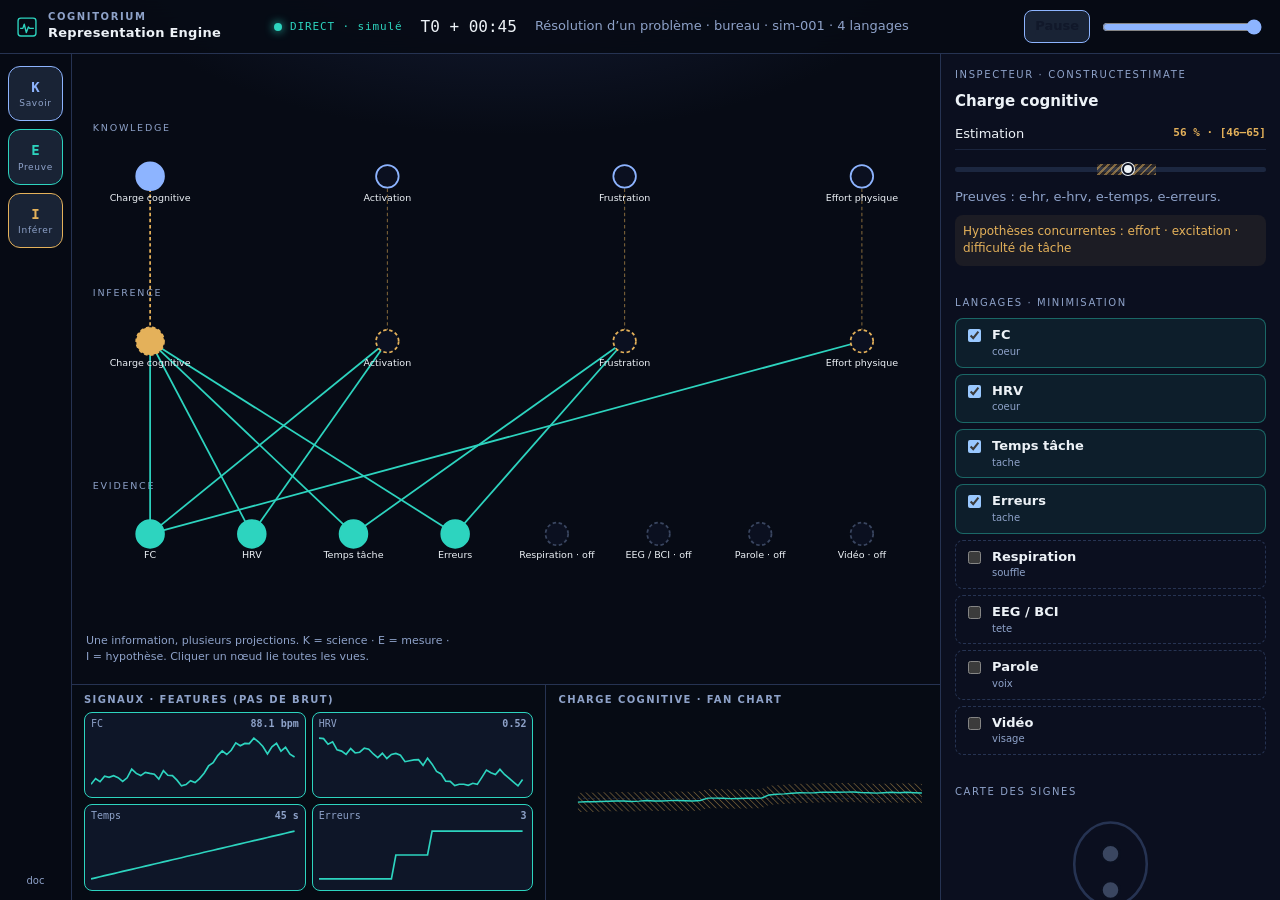
==== commit f948b3b9: "Build the live Representation Engine as the visualization tool Replace the multi-page sketch with a " ====
--- a/index.html
+++ b/index.html
@@ -3,257 +3,71 @@
 <head>
   <meta charset="utf-8">
   <meta name="viewport" content="width=device-width, initial-scale=1">
-  <meta name="description" content="Language Decoder — prototype HUD : langages de l’humain, mémoire multi-IA, horizons 2040. Inférence probabiliste, minimisation, pas de diagnostic.">
-  <title>Language Decoder</title>
+  <meta name="description" content="Cognitorium Representation Engine — visualisation temps réel, vues coordonnées, incertitude visible. Pas un générateur de code, pas un diagnostic.">
+  <title>Cognitorium — Representation Engine</title>
   <link rel="stylesheet" href="css/dashboard.css">
-  <link rel="icon" href="data:image/svg+xml,%3Csvg xmlns='http://www.w3.org/2000/svg' viewBox='0 0 32 32'%3E%3Crect x='3' y='3' width='26' height='26' rx='4' fill='none' stroke='%237dd3fc' stroke-width='2'/%3E%3Cpath d='M6 18h4l2-6 3 12 3-8 2 2h6' fill='none' stroke='%237dd3fc' stroke-width='2' stroke-linejoin='round'/%3E%3C/svg%3E">
+  <link rel="icon" href="data:image/svg+xml,%3Csvg xmlns='http://www.w3.org/2000/svg' viewBox='0 0 32 32'%3E%3Crect x='3' y='3' width='26' height='26' rx='4' fill='none' stroke='%232dd4bf' stroke-width='2'/%3E%3Cpath d='M6 18h4l2-6 3 12 3-8 2 2h6' fill='none' stroke='%232dd4bf' stroke-width='2'/%3E%3C/svg%3E">
 </head>
 <body>
-  <a class="skip" href="#contenu">Aller au contenu</a>
+  <a class="skip" href="#stage">Aller à la scène</a>
 
-  <div class="shell">
-    <aside class="nav" aria-label="Vues">
-      <div class="nav-brand">
+  <div class="app">
+    <header class="bar">
+      <div class="brand">
         <svg viewBox="0 0 32 32" aria-hidden="true">
           <rect x="3" y="3" width="26" height="26" rx="4" fill="none" stroke="currentColor" stroke-width="2"/>
           <path d="M6 18h4l2-6 3 12 3-8 2 2h6" fill="none" stroke="currentColor" stroke-width="2" stroke-linejoin="round"/>
         </svg>
         <div>
           <strong>COGNITORIUM</strong>
-          <b>Language Decoder</b>
+          <b>Representation Engine</b>
         </div>
       </div>
-      <ul class="nav-list">
-        <li><button type="button" data-go="decoder" aria-current="page">Décodeur<small>Mesure · inférence · action</small></button></li>
-        <li><button type="button" data-go="memoire">Mémoire<small>Conversations ≠ extraits</small></button></li>
-        <li><button type="button" data-go="horizons">Horizons 2040<small>Scénarios, pas prévisions</small></button></li>
-        <li><button type="button" data-go="principes">Principes<small>HTML · incertitude · min.</small></button></li>
-      </ul>
-      <p class="nav-foot">
-        Visuels : dépôt Cognitorium.<br>
-        Données simulées · session seule.<br>
-        <a href="docs/README.md">docs/</a>
-      </p>
+      <div class="live" id="live" data-on="true"><i></i> DIRECT · simulé</div>
+      <div class="clock" id="clock" aria-live="off">T0 + 00:00</div>
+      <div class="ctx" id="ctx">Résolution d’un problème · bureau · sim-001</div>
+      <div class="transport">
+        <button type="button" class="primary" id="btn-play" aria-pressed="true">Pause</button>
+        <input type="range" id="scrub" min="0" max="0" value="0" aria-label="Parcourir le temps">
+      </div>
+    </header>
+
+    <nav class="rail" aria-label="Couches HCSM">
+      <button type="button" data-layer="K" aria-pressed="true" title="Knowledge — ce que la science sait">
+        <span class="ly">K</span><small>Savoir</small>
+      </button>
+      <button type="button" data-layer="E" aria-pressed="true" title="Evidence — ce qui est observé">
+        <span class="ly">E</span><small>Preuve</small>
+      </button>
+      <button type="button" data-layer="I" aria-pressed="true" title="Inference — ce que l’on peut conclure">
+        <span class="ly">I</span><small>Inférer</small>
+      </button>
+      <div class="spacer"></div>
+      <a href="docs/outil-visualisation.md">doc</a>
+    </nav>
+
+    <main class="stage" id="stage">
+      <svg class="graph" id="graph" viewBox="0 0 1000 620" role="img" aria-label="Graphe coordonné knowledge, evidence, inference"></svg>
+      <p class="hint">Une information, plusieurs projections. K = science · E = mesure · I = hypothèse. Cliquer un nœud lie toutes les vues.</p>
+    </main>
+
+    <aside class="insp" id="insp" aria-label="Inspecteur">
+      <div id="insp-est"></div>
+      <div id="insp-langs"></div>
+      <div id="insp-body"></div>
+      <div id="insp-json"></div>
     </aside>
 
-    <div class="workspace">
-      <header class="top">
-        <div>
-          <h1 id="titre-vue">Décodeur</h1>
-          <p class="lede" id="lede-vue">Observer les signes, comprendre le contexte, représenter les états, adapter l’interface — sans lire l’intérieur de la personne.</p>
-        </div>
-        <div class="badges">
-          <span class="badge ok">Données simulées</span>
-          <span class="badge">Minimisation active</span>
-          <span class="badge">30 août 2026</span>
-        </div>
-      </header>
-
-      <noscript>
-        <p class="card">JavaScript est requis pour le HUD. Les originaux sont dans <a href="docs/conversations/">docs/conversations/</a>, la mémoire dans <a href="data/memoire.json">data/memoire.json</a>.</p>
-      </noscript>
-
-      <div id="contenu">
-        <section class="view" data-view="decoder">
-          <div class="kpis" id="kpis-session"></div>
-          <ol class="pipeline" aria-label="Chaîne de raisonnement">
-            <li><span class="n">1</span><strong>Observer</strong><span>Signes multimodaux</span></li>
-            <li><span class="n">2</span><strong>Contextualiser</strong><span>Tâche, temps, baseline</span></li>
-            <li><span class="n">3</span><strong>Inférer</strong><span>Hypothèses, pas lecture</span></li>
-            <li><span class="n">4</span><strong>Prévoir</strong><span>Tendance T1…Tn</span></li>
-            <li><span class="n">5</span><strong>Adapter</strong><span>Action réversible</span></li>
-          </ol>
-
-          <div class="grid">
-            <section class="card span-8" aria-labelledby="cas-titre">
-              <p class="kicker">Contexte</p>
-              <h2 id="cas-titre">Cas d’étude</h2>
-              <p>Résolution d’un problème — bureau, travail individuel — 21:07.</p>
-              <div class="meta-list">
-                <div class="row"><span>Individu</span><b>sim-001 · anonyme</b></div>
-                <div class="row"><span>Ligne de base cardiaque</span><b>68 bpm au repos</b></div>
-                <div class="row"><span>Durée sur la tâche</span><b>14 min</b></div>
-                <div class="row"><span>Finalité</span><b>adapter l’interface, session seulement</b></div>
-              </div>
-            </section>
-
-            <aside class="card span-4" aria-labelledby="radar-titre">
-              <p class="kicker mesure">Couverture</p>
-              <h2 id="radar-titre">Langages actifs</h2>
-              <p>Radar de <em>collecte</em>, pas un score de personnalité.</p>
-              <div class="radar-wrap">
-                <div id="radar"></div>
-                <p class="legend-r" id="radar-legende"></p>
-              </div>
-            </aside>
-
-            <section class="card span-12" aria-labelledby="langages-titre">
-              <p class="kicker mesure">Langages de l’humain</p>
-              <h2 id="langages-titre">Modalités — minimisation</h2>
-              <p>Signes incarnés, ambigus, liés au contexte. Décochez : le modèle continue, avec plus d’incertitude.</p>
-              <div class="langues" id="langages"></div>
-              <p class="note" id="langages-note"></p>
-            </section>
-
-            <section class="card measure span-6" aria-labelledby="signaux-titre" data-kind="measure">
-              <p class="kicker mesure">Mesure · trait plein</p>
-              <h2 id="signaux-titre">Signaux observés</h2>
-              <p>Caractéristiques, pas de brut. Comparaison à la ligne de base.</p>
-              <div id="signaux"></div>
-            </section>
-
-            <section class="card infer span-6" aria-labelledby="etats-titre" data-kind="inference">
-              <p class="kicker infere">Inférence · hachuré</p>
-              <h2 id="etats-titre">États estimés</h2>
-              <p>Hypothèses non exclusives. Un même signal, plusieurs états.</p>
-              <div class="hypotheses" id="hypotheses" aria-live="polite"></div>
-              <div class="alts" id="alternatives"></div>
-            </section>
-
-            <section class="card span-12" aria-labelledby="temps-titre">
-              <p class="kicker infere">Temps</p>
-              <h2 id="temps-titre">Évolution T1 → maintenant</h2>
-              <p>Aire hachurée = intervalle. La ligne n’est pas une vérité intérieure.</p>
-              <div class="chart-wrap" id="chart"></div>
-              <div class="ticks" id="ticks"></div>
-            </section>
-
-            <section class="card span-7" aria-labelledby="action-titre" data-kind="action">
-              <p class="kicker">Action d’interface</p>
-              <h2 id="action-titre">Recommandation</h2>
-              <div id="action"></div>
-            </section>
-
-            <section class="card span-5" aria-labelledby="controle-titre">
-              <p class="kicker">Contrôle</p>
-              <h2 id="controle-titre">L’humain tranche</h2>
-              <p>Le modèle propose. Pas un diagnostic. Pas un facteur d’auth.</p>
-              <p class="status" id="statut-controle" aria-live="polite">Aucune correction pour l’instant.</p>
-              <div class="meta-list">
-                <div class="row"><span>Brut ECG / EEG / audio</span><b>non conservé</b></div>
-                <div class="row"><span>Durée</span><b>session</b></div>
-                <div class="row"><span>Tiers</span><b>aucun</b></div>
-              </div>
-            </section>
-
-            <section class="card span-12" aria-labelledby="repr-titre">
-              <p class="kicker">Représentation</p>
-              <h2 id="repr-titre">Modèle de l’observation</h2>
-              <p>Données · hypothèses · décision. Étape « se représenter l’objet ».</p>
-              <pre class="minijson" id="representation" tabindex="0"></pre>
-            </section>
-          </div>
-        </section>
-
-        <section class="view" data-view="memoire" hidden>
-          <div class="grid">
-            <article class="card span-12">
-              <p class="kicker">PAM · V1 de ce dépôt</p>
-              <h2>Conversation ≠ mémoire</h2>
-              <p>Les originaux restent dans <a href="docs/conversations/">docs/conversations/</a>. Ici : extraits exploitables, provenance visible, contexte à coller dans une autre IA.</p>
-            </article>
-            <article class="card span-6">
-              <p class="kicker">Journal</p>
-              <h2>Conversations</h2>
-              <div class="mem-list" id="mem-conv"></div>
-            </article>
-            <article class="card span-6">
-              <p class="kicker">Extrait</p>
-              <h2>Décisions en vigueur</h2>
-              <div class="mem-list" id="mem-dec"></div>
-            </article>
-            <article class="card span-6">
-              <p class="kicker">Extrait</p>
-              <h2>Idées</h2>
-              <div class="mem-list" id="mem-idees"></div>
-            </article>
-            <article class="card span-6">
-              <p class="kicker">Ouvert</p>
-              <h2>Questions</h2>
-              <div class="mem-list" id="mem-q"></div>
-            </article>
-            <article class="card span-12">
-              <p class="kicker">Graphe</p>
-              <h2>Relations (V1 manuel)</h2>
-              <div id="mem-graph"></div>
-            </article>
-            <article class="card span-12">
-              <p class="kicker">Killer feature</p>
-              <h2>Continuer avec une IA</h2>
-              <p>Copier ce contexte vers Claude, GPT, Kimi, Arena… Sans refaire ce qui est déjà tranché.</p>
-              <textarea class="minijson ctxbox" id="contexte-ia" readonly></textarea>
-              <div class="actions">
-                <button type="button" class="primary" id="btn-copier">Copier le contexte</button>
-              </div>
-            </article>
-          </div>
-        </section>
-
-        <section class="view" data-view="horizons" hidden>
-          <div class="grid">
-            <article class="card span-12">
-              <p class="kicker">Scénarios · 2040–2045</p>
-              <h2>Sept domaines, une grammaire visuelle</h2>
-              <p>Persona · journée · 4 KPI · avant/après — format pris sur l’export 2040, à réutiliser pour un livrable. Ce ne sont pas des mesures du décodeur. Chaque carte porte une <strong>lecture</strong> (alignement ou ligne rouge).</p>
-            </article>
-            <div class="span-12 domaines" id="domaines"></div>
-            <article class="card span-12" id="domaine-detail"></article>
-          </div>
-        </section>
-
-        <section class="view" data-view="principes" hidden>
-          <div class="principes">
-            <article class="card">
-              <p class="kicker">Format</p>
-              <h2>HTML</h2>
-              <p>HTML5 sémantique, <code>lang="fr"</code>, CSS/JS locaux, JSON à part. Pas de CDN, pas de <code>meter</code> pour une hypothèse.</p>
-              <ul>
-                <li>Landmarks et un seul h1</li>
-                <li><code>data-kind</code> measure / inference / action</li>
-                <li>Progressive enhancement</li>
-              </ul>
-              <p class="note"><a href="docs/format-html.md">docs/format-html.md</a></p>
-            </article>
-            <article class="card infer">
-              <p class="kicker infere">Vue</p>
-              <h2>Incertitude</h2>
-              <p>Point + intervalle, hypothèses concurrentes, hachure = inféré, baseline, preuves, correction.</p>
-              <ul>
-                <li>Pas de feu tricolore</li>
-                <li>Pas de camembert d’émotions</li>
-                <li>Pas de « résilience 82 % » façon visuel Cognitorium</li>
-              </ul>
-              <p class="note"><a href="docs/incertitude.md">docs/incertitude.md</a></p>
-            </article>
-            <article class="card measure">
-              <p class="kicker mesure">Données</p>
-              <h2>Minimisation</h2>
-              <p>Features de session, consentement par modalité, EEG/audio/visage off, pas d’auth biométrique.</p>
-              <ul>
-                <li>Moins de signaux → intervalles plus larges</li>
-                <li>Pas un diagnostic</li>
-                <li>Pas un coffre-fort à ouvrir à 68 %</li>
-              </ul>
-              <p class="note"><a href="docs/minimisation.md">docs/minimisation.md</a></p>
-            </article>
-          </div>
-          <article class="card" style="margin-top:14px">
-            <p class="kicker">Design</p>
-            <h2>Ce qu’on prend aux visuels Cognitorium</h2>
-            <p>HUD verre, sidebar, kickers, timeline, graphe, radar de <em>couverture</em>, 4 KPI, hub de sources. On refuse le jumeau qui lit l’esprit, les millions de nœuds décoratifs, les débuffs. Détail : <a href="docs/design-visuel.md">docs/design-visuel.md</a>.</p>
-          </article>
-        </section>
+    <footer class="strip">
+      <div class="waves">
+        <h3>Signaux · features (pas de brut)</h3>
+        <div class="wave-grid" id="waves"></div>
       </div>
-
-      <footer class="pied">
-        <span>Prototype conceptuel · recherche et design · ne constitue pas un diagnostic médical.</span>
-        <span>
-          <a href="docs/discussion.md">Discussion</a>
-          · <a href="docs/memoire/">Mémoire</a>
-          · <a href="docs/design-visuel.md">Design</a>
-        </span>
-      </footer>
-    </div>
+      <div class="fanbox">
+        <h3 id="fan-title">Charge cognitive · fan chart</h3>
+        <svg id="fan" viewBox="0 0 520 170" role="img" aria-label="Évolution avec bande d’incertitude"></svg>
+      </div>
+    </footer>
   </div>
 
   <script src="js/dashboard.js"></script>
--- a/css/dashboard.css
+++ b/css/dashboard.css
@@ -1,420 +1,226 @@
-/* Language Decoder — HUD aligné Cognitorium (learning + visuels)
-   Teal = mesuré. Ocre hachuré = inféré. Pas de fonte distante. */
+/* Cognitorium Representation Engine — instrument de visualisation live */
 
 :root {
   --bg: #070b15;
   --panel: #0b1020;
-  --card: rgb(17 25 45 / 0.82);
-  --card-solid: #11192d;
+  --card: rgb(17 25 45 / 0.88);
   --ink: #edf2f7;
   --muted: #8ea2c9;
   --line: #263352;
-  --accent: #7dd3fc;
-  --accent-2: #8db4ff;
-  --measure: #2dd4bf;
-  --measure-soft: rgb(45 212 191 / 0.12);
-  --infer: #e4b15a;
-  --infer-soft: rgb(228 177 90 / 0.12);
+  --k: #8db4ff;
+  --e: #2dd4bf;
+  --i: #e4b15a;
+  --off: #3a4660;
   --danger: #fb7185;
   --track: #1c2740;
-  --shadow: 0 20px 60px rgb(0 0 0 / 0.22);
-  --radius: 16px;
-  --nav: 232px;
   --font: "Segoe UI", system-ui, -apple-system, sans-serif;
   --mono: ui-monospace, "Cascadia Code", "SF Mono", Menlo, Consolas, monospace;
-}
-
-*,
-*::before,
-*::after { box-sizing: border-box; }
-
+  --bar: 54px;
+  --rail: 72px;
+  --insp: 340px;
+  --strip: 216px;
+}
+
+*, *::before, *::after { box-sizing: border-box; }
+html, body { height: 100%; margin: 0; }
 html { color-scheme: dark; }
-
 body {
-  margin: 0;
-  min-height: 100vh;
+  font: 13px/1.45 var(--font);
+  color: var(--ink);
   background:
-    radial-gradient(circle at 18% -10%, #18213d 0, transparent 42%),
-    radial-gradient(circle at 90% 0%, rgb(45 212 191 / 0.07), transparent 36%),
+    radial-gradient(ellipse 70% 50% at 40% -10%, #18213d, transparent 50%),
     var(--bg);
-  color: var(--ink);
-  font: 15px/1.5 var(--font);
+  overflow: hidden;
 }
 
 .skip {
-  position: absolute;
-  left: 12px;
-  top: -40px;
-  background: var(--accent-2);
-  color: #0b1020;
-  padding: 8px 12px;
-  z-index: 20;
-}
-.skip:focus { top: 12px; }
-
-.shell {
+  position: absolute; left: 8px; top: -40px; z-index: 30;
+  background: var(--k); color: #0b1020; padding: 6px 10px;
+}
+.skip:focus { top: 8px; }
+
+.app {
   display: grid;
-  grid-template-columns: var(--nav) 1fr;
-  min-height: 100vh;
-}
-
-.nav {
-  position: sticky;
-  top: 0;
+  grid-template-columns: var(--rail) 1fr var(--insp);
+  grid-template-rows: var(--bar) 1fr var(--strip);
+  grid-template-areas:
+    "bar  bar   bar"
+    "rail stage insp"
+    "rail strip insp";
   height: 100vh;
-  padding: 22px 16px;
+}
+
+.bar {
+  grid-area: bar;
+  display: flex;
+  align-items: center;
+  gap: 18px;
+  padding: 0 16px;
+  border-bottom: 1px solid var(--line);
+  background: rgb(7 11 21 / 0.92);
+  backdrop-filter: blur(12px);
+}
+.brand { display: flex; align-items: center; gap: 10px; color: var(--e); min-width: 240px; }
+.brand svg { width: 22px; height: 22px; }
+.brand strong { display: block; font-size: 10px; letter-spacing: 0.16em; color: var(--muted); font-weight: 600; }
+.brand b { display: block; font-size: 13px; color: var(--ink); letter-spacing: 0.02em; }
+.live {
+  display: flex; align-items: center; gap: 8px;
+  font-family: var(--mono); font-size: 11px; letter-spacing: 0.08em; color: var(--e);
+}
+.live i {
+  width: 8px; height: 8px; border-radius: 50%; background: var(--e);
+  box-shadow: 0 0 10px var(--e);
+}
+.live[data-on="false"] { color: var(--muted); }
+.live[data-on="false"] i { background: var(--muted); box-shadow: none; }
+.clock { font-family: var(--mono); font-variant-numeric: tabular-nums; font-size: 16px; }
+.ctx { color: var(--muted); flex: 1; min-width: 0; white-space: nowrap; overflow: hidden; text-overflow: ellipsis; }
+.transport { display: flex; align-items: center; gap: 10px; }
+.transport input[type="range"] { width: 160px; accent-color: var(--k); }
+button {
+  font: inherit; color: var(--ink); background: #111a2e;
+  border: 1px solid var(--line); border-radius: 8px; padding: 6px 10px; cursor: pointer;
+}
+button:hover { border-color: var(--k); }
+button.primary { background: #dce8ff; color: #11182a; border-color: #dce8ff; font-weight: 700; }
+button[aria-pressed="true"] { border-color: var(--k); background: rgb(141 180 255 / 0.14); }
+button:focus-visible, a:focus-visible { outline: 2px solid var(--e); outline-offset: 2px; }
+
+.rail {
+  grid-area: rail;
   border-right: 1px solid var(--line);
-  background: rgb(7 11 21 / 0.88);
+  padding: 12px 8px;
   display: flex;
   flex-direction: column;
-  gap: 18px;
-}
-
-.nav-brand {
-  display: flex;
-  gap: 10px;
-  align-items: flex-start;
-  color: var(--accent);
-}
-.nav-brand svg { width: 28px; height: 28px; flex: 0 0 28px; margin-top: 2px; }
-.nav-brand strong { display: block; font-size: 13px; letter-spacing: 0.14em; color: var(--muted); font-weight: 600; }
-.nav-brand b { display: block; font-size: 15px; color: var(--ink); font-weight: 750; }
-
-.nav-list {
-  list-style: none;
-  margin: 0;
-  padding: 0;
-  display: grid;
-  gap: 6px;
-}
-
-.nav-list button {
-  width: 100%;
-  text-align: left;
-  font: inherit;
-  color: var(--muted);
-  background: transparent;
-  border: 1px solid transparent;
-  border-radius: 12px;
-  padding: 10px 12px;
-  cursor: pointer;
-}
-.nav-list button:hover { color: var(--ink); border-color: var(--line); }
-.nav-list button[aria-current="page"] {
-  color: var(--ink);
-  background: rgb(141 180 255 / 0.1);
-  border-color: rgb(141 180 255 / 0.35);
-}
-
-.nav-list small { display: block; font-size: 11px; color: #6d7d9c; margin-top: 2px; }
-
-.nav-foot {
-  margin-top: auto;
-  font-size: 11px;
-  color: #6d7d9c;
-}
-.nav-foot a { color: var(--accent-2); }
-
-.workspace { padding: 24px 28px 48px; max-width: 1180px; }
-
-.top {
-  display: flex;
-  justify-content: space-between;
-  gap: 16px;
-  align-items: flex-start;
-  margin-bottom: 18px;
-}
-.top h1 { margin: 0; font-size: 1.55rem; letter-spacing: -0.03em; }
-.lede { margin: 6px 0 0; color: var(--muted); max-width: 58ch; font-size: 0.95rem; }
-
-.badges { display: flex; flex-wrap: wrap; gap: 8px; justify-content: flex-end; }
-.badge {
-  border: 1px solid var(--line);
-  background: var(--card);
-  border-radius: 999px;
-  padding: 5px 10px;
-  font-size: 12px;
-  color: var(--muted);
-}
-.badge.ok { color: var(--measure); border-color: rgb(45 212 191 / 0.35); background: var(--measure-soft); }
-.badge.warn { color: var(--infer); border-color: rgb(228 177 90 / 0.35); }
-
-.pipeline {
-  list-style: none;
-  display: grid;
-  grid-template-columns: repeat(5, 1fr);
   gap: 8px;
-  padding: 0;
-  margin: 0 0 18px;
-}
-.pipeline li {
-  background: var(--card);
-  border: 1px solid var(--line);
-  border-radius: var(--radius);
-  padding: 10px 12px 12px;
-  box-shadow: var(--shadow);
-}
-.pipeline .n { display: block; font-family: var(--mono); font-size: 11px; color: var(--accent); margin-bottom: 2px; }
-.pipeline strong { display: block; font-size: 13px; }
-.pipeline span { display: block; color: var(--muted); font-size: 12px; margin-top: 2px; }
-
-.grid {
-  display: grid;
-  grid-template-columns: repeat(12, 1fr);
-  gap: 14px;
-}
-
-.card {
-  background: var(--card);
-  border: 1px solid var(--line);
-  border-radius: var(--radius);
-  padding: 16px 18px 18px;
-  box-shadow: var(--shadow);
-  backdrop-filter: blur(10px);
-}
-.card.infer {
-  background:
-    repeating-linear-gradient(-45deg, transparent, transparent 7px, rgb(228 177 90 / 0.05) 7px, rgb(228 177 90 / 0.05) 14px),
-    var(--card);
-  border-style: dashed;
-  border-color: rgb(228 177 90 / 0.45);
-}
-.card.measure { border-color: rgb(45 212 191 / 0.28); }
-
-.span-12 { grid-column: 1 / -1; }
-.span-8 { grid-column: span 8; }
-.span-7 { grid-column: span 7; }
-.span-6 { grid-column: span 6; }
-.span-5 { grid-column: span 5; }
-.span-4 { grid-column: span 4; }
-
+  background: rgb(7 11 21 / 0.7);
+}
+.rail button {
+  width: 100%; padding: 10px 4px; text-align: center; border-radius: 12px;
+}
+.rail .ly {
+  display: block; font-family: var(--mono); font-size: 14px; font-weight: 700;
+}
+.rail small { display: block; font-size: 9px; letter-spacing: 0.08em; color: var(--muted); }
+.rail button[data-layer="K"][aria-pressed="true"] { color: var(--k); border-color: var(--k); }
+.rail button[data-layer="E"][aria-pressed="true"] { color: var(--e); border-color: var(--e); }
+.rail button[data-layer="I"][aria-pressed="true"] { color: var(--i); border-color: var(--i); }
+.rail .spacer { flex: 1; }
+.rail a { color: var(--muted); text-align: center; font-size: 10px; text-decoration: none; }
+
+.stage {
+  grid-area: stage;
+  position: relative;
+  min-width: 0; min-height: 0;
+}
+.stage svg.graph { width: 100%; height: 100%; display: block; }
+.hint {
+  position: absolute; left: 14px; bottom: 8px;
+  color: var(--muted); font-size: 11px; pointer-events: none; max-width: 52ch;
+}
+
+.insp {
+  grid-area: insp;
+  border-left: 1px solid var(--line);
+  overflow: auto;
+  padding: 14px 14px 24px;
+  background: rgb(11 16 32 / 0.92);
+}
 .kicker {
-  font-size: 11px;
-  letter-spacing: 0.16em;
-  text-transform: uppercase;
-  color: var(--muted);
-  margin: 0 0 6px;
-}
-.kicker.mesure { color: var(--measure); }
-.kicker.infere { color: var(--infer); }
-
-h2 { margin: 0 0 10px; font-size: 1.05rem; letter-spacing: -0.015em; }
-h3 { margin: 0; font-size: 0.95rem; }
-p { margin: 0.4rem 0; color: var(--muted); }
-
-.kpis {
-  display: grid;
-  grid-template-columns: repeat(4, 1fr);
-  gap: 8px;
-  margin-bottom: 14px;
-}
-.kpi {
-  background: var(--card);
-  border: 1px solid var(--line);
-  border-radius: 14px;
-  padding: 12px 14px;
-}
-.kpi b {
-  display: block;
-  font-family: var(--mono);
-  font-size: 1.25rem;
-  color: var(--accent);
-  font-weight: 700;
-}
-.kpi span { color: var(--muted); font-size: 12px; }
-
-.meta-list { display: grid; gap: 8px; margin-top: 12px; }
-.row {
-  display: flex;
-  justify-content: space-between;
-  gap: 12px;
-  align-items: baseline;
-  padding: 8px 0;
-  border-bottom: 1px solid var(--line);
-}
-.row:last-child { border-bottom: 0; }
-.row b, .num {
-  font-family: var(--mono);
-  font-variant-numeric: tabular-nums;
-  color: var(--ink);
-  font-weight: 600;
-}
-
-.langues { display: grid; grid-template-columns: repeat(3, 1fr); gap: 8px; }
-.langue {
-  display: flex;
-  gap: 10px;
-  align-items: flex-start;
-  padding: 10px 12px;
-  border: 1px solid var(--line);
-  border-radius: 12px;
-  background: #0e1628;
-  cursor: pointer;
-}
-.langue[data-on="true"] {
-  border-color: rgb(45 212 191 / 0.45);
-  background: var(--measure-soft);
-}
-.langue[data-on="false"] { border-style: dashed; opacity: 0.78; }
-.langue small { display: block; color: var(--muted); font-size: 11px; margin-top: 2px; }
-.langue input { margin-top: 3px; }
-
-.note { font-size: 13px; color: var(--muted); margin-top: 10px; }
-
-.qualite { display: flex; gap: 4px; align-items: center; }
-.qualite i {
-  width: 7px; height: 7px; border-radius: 50%;
-  background: var(--line); display: inline-block;
-}
-.qualite i.on { background: var(--measure); }
-
-.hypotheses { display: grid; gap: 14px; }
-.hypothese header { display: flex; justify-content: space-between; gap: 8px; align-items: baseline; }
-.ci { font-family: var(--mono); font-size: 12px; color: var(--infer); }
-
-.estime { --p: 0.5; --lo: 0.3; --hi: 0.7; position: relative; height: 28px; margin: 6px 0 2px; }
+  font-size: 10px; letter-spacing: 0.16em; text-transform: uppercase;
+  color: var(--muted); margin: 0 0 4px;
+}
+.insp h2 { margin: 0 0 8px; font-size: 15px; }
+.insp p { margin: 0 0 8px; color: var(--muted); }
+.block { margin-bottom: 16px; padding-bottom: 14px; border-bottom: 1px solid var(--line); }
+.block:last-child { border-bottom: 0; }
+
+.estime { --p: .5; --lo: .3; --hi: .7; position: relative; height: 26px; margin: 6px 0; }
 .estime-piste, .estime-ci, .estime-point { position: absolute; }
-.estime-piste {
-  left: 0; right: 0; top: 12px; height: 6px;
-  background: var(--track); border-radius: 99px;
-}
+.estime-piste { left: 0; right: 0; top: 11px; height: 5px; background: var(--track); border-radius: 99px; }
 .estime-ci {
-  top: 9px; height: 12px;
+  top: 8px; height: 11px;
   left: calc(var(--lo) * 100%);
   width: calc((var(--hi) - var(--lo)) * 100%);
-  min-width: 8px; border-radius: 2px;
+  min-width: 6px;
   background: repeating-linear-gradient(-45deg, rgb(228 177 90 / 0.55), rgb(228 177 90 / 0.55) 2px, rgb(228 177 90 / 0.12) 2px, rgb(228 177 90 / 0.12) 5px);
 }
 .estime-point {
-  top: 8px; left: calc(var(--p) * 100%);
-  width: 14px; height: 14px; margin-left: -7px;
-  background: var(--ink); border: 2px solid var(--card-solid);
-  border-radius: 50%; box-shadow: 0 0 0 1px var(--ink);
-}
-
-.avis { display: flex; flex-wrap: wrap; gap: 6px; margin-top: 8px; }
-.alts {
-  margin-top: 12px; padding: 10px 12px;
-  background: var(--infer-soft); border-radius: 8px;
-  color: var(--ink); font-size: 13px;
-}
-.alts strong { display: block; margin-bottom: 4px; font-size: 12px; }
-
-.chart-wrap svg { width: 100%; height: auto; display: block; }
-.ticks { display: grid; grid-template-columns: repeat(5, 1fr); gap: 8px; margin-top: 8px; }
-.tick { background: #0e1628; border-radius: 8px; padding: 8px 10px; border: 1px solid var(--line); }
-.tick b { display: block; font-size: 12px; }
-.tick span { font-family: var(--mono); font-size: 12px; color: var(--muted); }
-
-.actions { display: flex; flex-wrap: wrap; gap: 8px; margin-top: 12px; }
-
-button, .btn {
-  font: inherit; cursor: pointer; border-radius: 10px;
-  border: 1px solid var(--line); background: #111a2e; color: var(--ink);
-  padding: 0.45rem 0.75rem;
-}
-button:hover, .btn:hover { border-color: var(--accent-2); }
-button.primary { background: #dce8ff; color: #11182a; border-color: #dce8ff; font-weight: 700; }
-button[aria-pressed="true"] { background: rgb(141 180 255 / 0.16); border-color: var(--accent-2); }
-button:focus-visible, .langue:focus-within, a:focus-visible, .nav-list button:focus-visible {
-  outline: 2px solid var(--accent); outline-offset: 2px;
-}
-
-.pills { display: flex; flex-wrap: wrap; gap: 6px; margin: 8px 0; }
-.pill {
-  font-size: 11px; padding: 3px 8px; border-radius: 999px;
-  background: rgb(141 180 255 / 0.14); color: var(--accent-2);
-}
-.pill.hot { background: rgb(251 113 133 / 0.14); color: var(--danger); }
-.declencheurs { margin: 8px 0 0; padding-left: 1.1rem; color: var(--muted); font-size: 13px; }
-
-.minijson {
-  margin: 0; padding: 12px 14px; background: #070b15; color: #d7e3f5;
-  border-radius: 10px; overflow: auto; font: 12px/1.45 var(--mono); max-height: 280px;
-  border: 1px solid var(--line);
-}
-
-.pied {
-  margin-top: 22px; color: #6d7d9c; font-size: 12px;
-  display: flex; justify-content: space-between; gap: 12px; flex-wrap: wrap;
-}
-a { color: var(--accent-2); }
-.pied a { color: var(--accent-2); }
-.status { font-size: 13px; min-height: 1.4em; color: var(--measure); }
-
-.view[hidden] { display: none !important; }
-
-.radar-wrap { display: grid; grid-template-columns: 180px 1fr; gap: 12px; align-items: center; }
-.radar-wrap svg { width: 180px; height: 180px; }
-.legend-r { font-size: 12px; color: var(--muted); }
-.legend-r b { color: var(--ink); }
-
-.domaines { display: grid; grid-template-columns: repeat(auto-fill, minmax(240px, 1fr)); gap: 10px; }
-.domaine {
-  text-align: left; background: #0e1628; border: 1px solid var(--line);
-  border-radius: 14px; padding: 14px; color: inherit; cursor: pointer; width: 100%;
-}
-.domaine[aria-pressed="true"] { border-color: var(--accent); box-shadow: 0 0 0 1px rgb(125 211 252 / 0.25); }
-.domaine .em {
-  font-family: var(--mono); font-size: 11px; letter-spacing: 0.12em; color: var(--accent);
-}
-.domaine h3 { margin: 6px 0 4px; }
-.domaine p { margin: 0; font-size: 12px; }
-
-.journee { display: grid; gap: 8px; }
-.beat {
-  display: grid; grid-template-columns: 64px 1fr; gap: 10px;
-  padding: 10px 0; border-bottom: 1px solid var(--line);
-}
-.beat:last-child { border-bottom: 0; }
-.beat time { font-family: var(--mono); font-size: 12px; color: var(--accent); }
-
-.aa { display: grid; gap: 6px; margin-top: 8px; }
-.aa div {
-  display: grid; grid-template-columns: 1fr auto 1fr; gap: 8px; align-items: center;
-  font-size: 13px;
-}
-.aa .from { color: #9aa8c2; text-decoration: line-through; text-decoration-color: rgb(251 113 133 / 0.5); }
-.aa .to { color: var(--measure); }
-
-.tension {
-  margin-top: 10px; padding: 10px 12px; border-left: 3px solid var(--infer);
-  background: #111a2e; border-radius: 8px; color: #d7c7a4; font-size: 13px;
-}
-
-.mem-list { display: grid; gap: 8px; }
-.mem-item {
-  padding: 10px 12px; border: 1px solid var(--line); border-radius: 12px; background: #0e1628;
-}
-.mem-item .who { font-size: 11px; color: var(--accent-2); letter-spacing: 0.06em; }
-.ctxbox { width: 100%; min-height: 180px; resize: vertical; }
-
-.graph-svg { width: 100%; height: auto; }
-
-.principes { display: grid; grid-template-columns: 1fr 1fr 1fr; gap: 12px; }
-.principes ul { margin: 8px 0 0; padding-left: 1.1rem; color: var(--muted); }
-
-@media (max-width: 980px) {
-  .shell { grid-template-columns: 1fr; }
-  .nav { position: relative; height: auto; border-right: 0; border-bottom: 1px solid var(--line); }
-  .nav-list { grid-template-columns: repeat(4, 1fr); }
-  .nav-foot { display: none; }
-  .span-8, .span-7, .span-6, .span-5, .span-4 { grid-column: 1 / -1; }
-  .pipeline, .langues, .kpis, .principes, .radar-wrap { grid-template-columns: 1fr 1fr; }
-}
-
-@media (max-width: 560px) {
-  .pipeline, .langues, .ticks, .kpis, .principes, .nav-list { grid-template-columns: 1fr; }
-  .workspace { padding: 16px 14px 32px; }
+  top: 7px; left: calc(var(--p) * 100%); width: 12px; height: 12px; margin-left: -6px;
+  background: var(--ink); border: 2px solid var(--panel); border-radius: 50%;
+  box-shadow: 0 0 0 1px var(--ink);
+}
+.ci { font-family: var(--mono); font-size: 11px; color: var(--i); }
+.row {
+  display: flex; justify-content: space-between; gap: 8px;
+  padding: 5px 0; border-bottom: 1px solid rgb(38 51 82 / 0.6);
+}
+.row b { font-family: var(--mono); font-weight: 600; }
+.langs { display: grid; gap: 6px; }
+.lang {
+  display: flex; gap: 8px; align-items: flex-start;
+  padding: 7px 8px; border: 1px dashed var(--line); border-radius: 8px; cursor: pointer;
+}
+.lang[data-on="true"] { border-style: solid; border-color: rgb(45 212 191 / 0.4); background: rgb(45 212 191 / 0.08); }
+.lang small { display: block; color: var(--muted); font-size: 10px; }
+.alts { font-size: 12px; color: var(--i); background: rgb(228 177 90 / 0.08); padding: 8px; border-radius: 8px; }
+.refus { border-left: 3px solid var(--danger); padding: 8px 10px; background: rgb(251 113 133 / 0.08); color: #fecdd3; font-size: 12px; border-radius: 6px; }
+.body { width: 100%; height: auto; display: block; }
+.json {
+  margin: 0; padding: 8px; background: #070b15; color: #c9d6ea;
+  border: 1px solid var(--line); border-radius: 8px; font: 10px/1.4 var(--mono);
+  max-height: 160px; overflow: auto; white-space: pre-wrap;
+}
+
+.strip {
+  grid-area: strip;
+  border-top: 1px solid var(--line);
+  display: grid;
+  grid-template-columns: 1.2fr 1fr;
+  min-height: 0;
+  background: rgb(7 11 21 / 0.85);
+}
+.waves, .fanbox { padding: 8px 12px 10px; min-width: 0; }
+.fanbox { border-left: 1px solid var(--line); }
+.waves h3, .fanbox h3 {
+  margin: 0 0 4px; font-size: 10px; letter-spacing: 0.14em; text-transform: uppercase; color: var(--muted); font-weight: 600;
+}
+.wave-grid { display: grid; grid-template-columns: 1fr 1fr; gap: 6px; height: calc(100% - 18px); }
+.wave {
+  background: #0e1628; border: 1px solid var(--line); border-radius: 8px; padding: 4px 6px;
+  display: flex; flex-direction: column; min-height: 0;
+}
+.wave[data-sel="true"] { border-color: var(--e); }
+.wave .meta { display: flex; justify-content: space-between; font-family: var(--mono); font-size: 10px; color: var(--muted); }
+.wave svg { flex: 1; width: 100%; height: 54px; }
+.fanbox svg { width: 100%; height: calc(100% - 18px); }
+
+.node { cursor: pointer; }
+.node text { font-size: 11px; fill: var(--ink); pointer-events: none; }
+.edge { fill: none; stroke-width: 1.2; opacity: 0.55; }
+.edge.K { stroke: var(--k); }
+.edge.E { stroke: var(--e); }
+.edge.I { stroke: var(--i); stroke-dasharray: 4 3; }
+.edge.on { opacity: 1; stroke-width: 2; }
+
+@media (max-width: 960px) {
+  body { overflow: auto; }
+  .app {
+    grid-template-columns: 1fr;
+    grid-template-rows: auto auto 52vh auto auto;
+    grid-template-areas: "bar" "rail" "stage" "strip" "insp";
+    height: auto; min-height: 100vh;
+  }
+  .rail { flex-direction: row; border-right: 0; border-bottom: 1px solid var(--line); }
+  .rail .spacer, .rail a { display: none; }
+  .rail button { width: auto; flex: 1; }
+  .strip { grid-template-columns: 1fr; }
+  .fanbox { border-left: 0; border-top: 1px solid var(--line); }
 }
 
 @media (prefers-reduced-motion: reduce) {
-  * { transition: none !important; }
-}
-
-@media print {
-  body { background: #fff; color: #111; }
-  .nav, .avis, .actions, .skip { display: none; }
-  .shell { display: block; }
-  .card { box-shadow: none; }
-}
+  .live i { box-shadow: none; }
+}
+
+a { color: var(--k); }
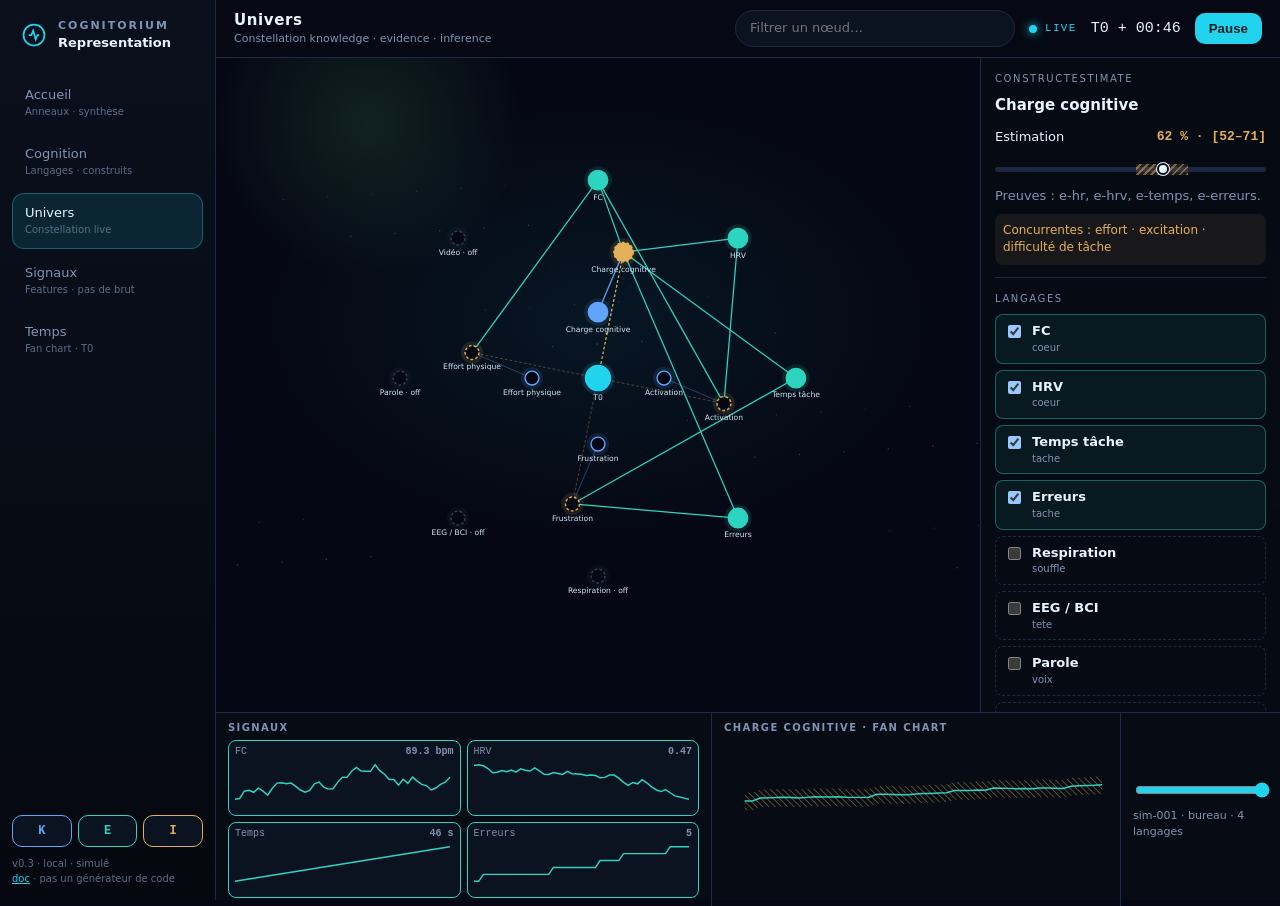
==== commit d451416e: "Match Cognitorium illustration chrome for the live viz tool Sidebar Accueil/Cognition/Univers/Signau" ====
--- a/index.html
+++ b/index.html
@@ -3,55 +3,84 @@
 <head>
   <meta charset="utf-8">
   <meta name="viewport" content="width=device-width, initial-scale=1">
-  <meta name="description" content="Cognitorium Representation Engine — visualisation temps réel, vues coordonnées, incertitude visible. Pas un générateur de code, pas un diagnostic.">
+  <meta name="description" content="Cognitorium Representation Engine — interface de visualisation live, chrome issu des illustrations Cognitorium.">
   <title>Cognitorium — Representation Engine</title>
   <link rel="stylesheet" href="css/dashboard.css">
-  <link rel="icon" href="data:image/svg+xml,%3Csvg xmlns='http://www.w3.org/2000/svg' viewBox='0 0 32 32'%3E%3Crect x='3' y='3' width='26' height='26' rx='4' fill='none' stroke='%232dd4bf' stroke-width='2'/%3E%3Cpath d='M6 18h4l2-6 3 12 3-8 2 2h6' fill='none' stroke='%232dd4bf' stroke-width='2'/%3E%3C/svg%3E">
+  <link rel="icon" href="data:image/svg+xml,%3Csvg xmlns='http://www.w3.org/2000/svg' viewBox='0 0 32 32'%3E%3Ccircle cx='16' cy='16' r='12' fill='none' stroke='%2322d3ee' stroke-width='2'/%3E%3Cpath d='M10 16h3l2-5 3 10 2-5h2' fill='none' stroke='%2322d3ee' stroke-width='2'/%3E%3C/svg%3E">
 </head>
 <body>
   <a class="skip" href="#stage">Aller à la scène</a>
-
   <div class="app">
-    <header class="bar">
-      <div class="brand">
-        <svg viewBox="0 0 32 32" aria-hidden="true">
-          <rect x="3" y="3" width="26" height="26" rx="4" fill="none" stroke="currentColor" stroke-width="2"/>
-          <path d="M6 18h4l2-6 3 12 3-8 2 2h6" fill="none" stroke="currentColor" stroke-width="2" stroke-linejoin="round"/>
-        </svg>
+    <aside class="side">
+      <div class="logo">
+        <svg viewBox="0 0 32 32" aria-hidden="true"><circle cx="16" cy="16" r="12" fill="none" stroke="currentColor" stroke-width="2"/><path d="M10 16h3l2-5 3 10 2-5h2" fill="none" stroke="currentColor" stroke-width="2"/></svg>
         <div>
           <strong>COGNITORIUM</strong>
-          <b>Representation Engine</b>
+          <b>Representation</b>
         </div>
       </div>
-      <div class="live" id="live" data-on="true"><i></i> DIRECT · simulé</div>
-      <div class="clock" id="clock" aria-live="off">T0 + 00:00</div>
-      <div class="ctx" id="ctx">Résolution d’un problème · bureau · sim-001</div>
-      <div class="transport">
-        <button type="button" class="primary" id="btn-play" aria-pressed="true">Pause</button>
-        <input type="range" id="scrub" min="0" max="0" value="0" aria-label="Parcourir le temps">
+      <nav aria-label="Vues">
+        <button type="button" data-view="accueil">Accueil<small>Anneaux · synthèse</small></button>
+        <button type="button" data-view="cognition">Cognition<small>Langages · construits</small></button>
+        <button type="button" data-view="univers" aria-current="page">Univers<small>Constellation live</small></button>
+        <button type="button" data-view="signaux">Signaux<small>Features · pas de brut</small></button>
+        <button type="button" data-view="temps">Temps<small>Fan chart · T0</small></button>
+      </nav>
+      <div class="side-foot">
+        <div class="layers" role="group" aria-label="Couches HCSM">
+          <button type="button" data-layer="K" aria-pressed="true">K</button>
+          <button type="button" data-layer="E" aria-pressed="true">E</button>
+          <button type="button" data-layer="I" aria-pressed="true">I</button>
+        </div>
+        <p>v0.3 · local · simulé<br><a href="docs/outil-visualisation.md">doc</a> · pas un générateur de code</p>
       </div>
+    </aside>
+
+    <header class="top">
+      <div>
+        <h1 id="view-title">Univers</h1>
+        <p class="sub" id="view-sub">Constellation knowledge · evidence · inference</p>
+      </div>
+      <label class="search"><span class="sr">Filtrer</span><input id="q" type="search" placeholder="Filtrer un nœud…"></label>
+      <div class="live" id="live" data-on="true"><i></i> LIVE</div>
+      <div class="clock" id="clock">T0 + 00:00</div>
+      <button type="button" class="primary" id="btn-play" aria-pressed="true">Pause</button>
     </header>
 
-    <nav class="rail" aria-label="Couches HCSM">
-      <button type="button" data-layer="K" aria-pressed="true" title="Knowledge — ce que la science sait">
-        <span class="ly">K</span><small>Savoir</small>
-      </button>
-      <button type="button" data-layer="E" aria-pressed="true" title="Evidence — ce qui est observé">
-        <span class="ly">E</span><small>Preuve</small>
-      </button>
-      <button type="button" data-layer="I" aria-pressed="true" title="Inference — ce que l’on peut conclure">
-        <span class="ly">I</span><small>Inférer</small>
-      </button>
-      <div class="spacer"></div>
-      <a href="docs/outil-visualisation.md">doc</a>
-    </nav>
-
     <main class="stage" id="stage">
-      <svg class="graph" id="graph" viewBox="0 0 1000 620" role="img" aria-label="Graphe coordonné knowledge, evidence, inference"></svg>
-      <p class="hint">Une information, plusieurs projections. K = science · E = mesure · I = hypothèse. Cliquer un nœud lie toutes les vues.</p>
+      <section class="view" data-panel="accueil" hidden>
+        <div class="dash">
+          <div class="glass ring-card" id="ring-cov"></div>
+          <div class="glass ring-card" id="ring-conf"></div>
+          <div class="glass dash-graph">
+            <svg id="graph-mini" viewBox="0 0 640 280" role="img" aria-label="Mini constellation"></svg>
+          </div>
+          <div class="cards" id="est-cards"></div>
+        </div>
+      </section>
+      <section class="view" data-panel="cognition" hidden>
+        <div class="cog-grid">
+          <div class="glass" id="cog-body"></div>
+          <div class="glass" id="cog-list"></div>
+        </div>
+      </section>
+      <section class="view" data-panel="univers">
+        <svg class="sky" id="graph" viewBox="0 0 1100 640" role="img" aria-label="Constellation live"></svg>
+        <div class="tip" id="tip" hidden></div>
+      </section>
+      <section class="view" data-panel="signaux" hidden>
+        <div class="wave-grid big" id="waves-big"></div>
+      </section>
+      <section class="view" data-panel="temps" hidden>
+        <div class="glass fan-full">
+          <h3 id="fan-title-full">Charge cognitive · incertitude dans le temps</h3>
+          <svg id="fan-full" viewBox="0 0 1000 280" role="img" aria-label="Fan chart"></svg>
+          <input type="range" id="scrub-full" min="0" max="0" value="0" aria-label="Parcourir le temps">
+        </div>
+      </section>
     </main>
 
-    <aside class="insp" id="insp" aria-label="Inspecteur">
+    <aside class="insp">
       <div id="insp-est"></div>
       <div id="insp-langs"></div>
       <div id="insp-body"></div>
@@ -60,16 +89,19 @@
 
     <footer class="strip">
       <div class="waves">
-        <h3>Signaux · features (pas de brut)</h3>
+        <h3>Signaux</h3>
         <div class="wave-grid" id="waves"></div>
       </div>
       <div class="fanbox">
-        <h3 id="fan-title">Charge cognitive · fan chart</h3>
-        <svg id="fan" viewBox="0 0 520 170" role="img" aria-label="Évolution avec bande d’incertitude"></svg>
+        <h3 id="fan-title">Fan chart</h3>
+        <svg id="fan" viewBox="0 0 520 150" role="img" aria-label="Incertitude temporelle"></svg>
+      </div>
+      <div class="scrub-wrap">
+        <input type="range" id="scrub" min="0" max="0" value="0" aria-label="Temps">
+        <span id="ctx">sim-001 · bureau</span>
       </div>
     </footer>
   </div>
-
   <script src="js/dashboard.js"></script>
 </body>
 </html>
--- a/css/dashboard.css
+++ b/css/dashboard.css
@@ -1,24 +1,20 @@
-/* Cognitorium Representation Engine — instrument de visualisation live */
+/* Chrome calqué sur les illustrations Cognitorium
+   (sidebar + verre + constellation) — visualisation live seulement */
 
 :root {
-  --bg: #070b15;
-  --panel: #0b1020;
-  --card: rgb(17 25 45 / 0.88);
-  --ink: #edf2f7;
-  --muted: #8ea2c9;
-  --line: #263352;
-  --k: #8db4ff;
+  --bg: #050814;
+  --side: #070b14;
+  --card: rgb(12 18 32 / 0.82);
+  --ink: #e8f4ff;
+  --muted: #7f93b3;
+  --line: #1c2a44;
+  --cyan: #22d3ee;
   --e: #2dd4bf;
+  --k: #60a5fa;
   --i: #e4b15a;
-  --off: #3a4660;
-  --danger: #fb7185;
-  --track: #1c2740;
-  --font: "Segoe UI", system-ui, -apple-system, sans-serif;
-  --mono: ui-monospace, "Cascadia Code", "SF Mono", Menlo, Consolas, monospace;
-  --bar: 54px;
-  --rail: 72px;
-  --insp: 340px;
-  --strip: 216px;
+  --off: #334155;
+  --font: "Segoe UI", system-ui, sans-serif;
+  --mono: ui-monospace, "Cascadia Code", Menlo, Consolas, monospace;
 }
 
 *, *::before, *::after { box-sizing: border-box; }
@@ -27,200 +23,199 @@
 body {
   font: 13px/1.45 var(--font);
   color: var(--ink);
-  background:
-    radial-gradient(ellipse 70% 50% at 40% -10%, #18213d, transparent 50%),
-    var(--bg);
+  background: var(--bg);
   overflow: hidden;
 }
 
-.skip {
-  position: absolute; left: 8px; top: -40px; z-index: 30;
-  background: var(--k); color: #0b1020; padding: 6px 10px;
-}
+.skip { position: absolute; left: 8px; top: -40px; background: var(--cyan); color: #041016; padding: 6px 10px; z-index: 40; }
 .skip:focus { top: 8px; }
+.sr { position: absolute; width: 1px; height: 1px; overflow: hidden; clip: rect(0 0 0 0); }
 
 .app {
   display: grid;
-  grid-template-columns: var(--rail) 1fr var(--insp);
-  grid-template-rows: var(--bar) 1fr var(--strip);
+  grid-template-columns: 216px minmax(0, 1fr) 300px;
+  grid-template-rows: 58px minmax(0, 1fr) 188px;
   grid-template-areas:
-    "bar  bar   bar"
-    "rail stage insp"
-    "rail strip insp";
+    "side top top"
+    "side stage insp"
+    "side strip strip";
   height: 100vh;
 }
 
-.bar {
-  grid-area: bar;
-  display: flex;
-  align-items: center;
-  gap: 18px;
-  padding: 0 16px;
-  border-bottom: 1px solid var(--line);
-  background: rgb(7 11 21 / 0.92);
-  backdrop-filter: blur(12px);
-}
-.brand { display: flex; align-items: center; gap: 10px; color: var(--e); min-width: 240px; }
-.brand svg { width: 22px; height: 22px; }
-.brand strong { display: block; font-size: 10px; letter-spacing: 0.16em; color: var(--muted); font-weight: 600; }
-.brand b { display: block; font-size: 13px; color: var(--ink); letter-spacing: 0.02em; }
-.live {
-  display: flex; align-items: center; gap: 8px;
-  font-family: var(--mono); font-size: 11px; letter-spacing: 0.08em; color: var(--e);
-}
-.live i {
-  width: 8px; height: 8px; border-radius: 50%; background: var(--e);
-  box-shadow: 0 0 10px var(--e);
-}
+.side {
+  grid-area: side;
+  background: linear-gradient(180deg, #0a101c, #05080f);
+  border-right: 1px solid var(--line);
+  display: flex; flex-direction: column; padding: 18px 12px 14px;
+}
+.logo { display: flex; gap: 10px; align-items: center; color: var(--cyan); margin-bottom: 22px; padding: 0 8px; }
+.logo svg { width: 28px; height: 28px; }
+.logo strong { display: block; font-size: 11px; letter-spacing: 0.18em; color: var(--muted); }
+.logo b { display: block; font-size: 13px; color: var(--ink); }
+
+.side nav { display: grid; gap: 4px; }
+.side nav button {
+  width: 100%; text-align: left; background: transparent; color: var(--muted);
+  border: 1px solid transparent; border-radius: 12px; padding: 10px 12px; cursor: pointer; font: inherit;
+}
+.side nav button small { display: block; font-size: 10px; color: #5b6d8a; }
+.side nav button:hover { color: var(--ink); background: rgb(34 211 238 / 0.06); }
+.side nav button[aria-current="page"] {
+  color: var(--ink); background: rgb(34 211 238 / 0.12); border-color: rgb(34 211 238 / 0.35);
+}
+
+.side-foot { margin-top: auto; }
+.layers { display: flex; gap: 6px; margin-bottom: 10px; }
+.layers button {
+  flex: 1; font: 700 12px var(--mono); padding: 8px 0; border-radius: 10px;
+  border: 1px solid var(--line); background: #0b1220; color: var(--muted); cursor: pointer;
+}
+.layers button[data-layer="K"][aria-pressed="true"] { color: var(--k); border-color: var(--k); }
+.layers button[data-layer="E"][aria-pressed="true"] { color: var(--e); border-color: var(--e); }
+.layers button[data-layer="I"][aria-pressed="true"] { color: var(--i); border-color: var(--i); }
+.side-foot p { font-size: 10px; color: #5b6d8a; margin: 0; }
+.side-foot a { color: var(--cyan); }
+
+.top {
+  grid-area: top;
+  display: flex; align-items: center; gap: 14px;
+  padding: 0 18px; border-bottom: 1px solid var(--line);
+  background: rgb(7 11 20 / 0.9); backdrop-filter: blur(12px);
+}
+.top h1 { margin: 0; font-size: 15px; letter-spacing: 0.04em; }
+.sub { margin: 0; color: var(--muted); font-size: 11px; }
+.search { flex: 1; max-width: 280px; margin-left: auto; }
+.search input {
+  width: 100%; background: #0b1220; border: 1px solid var(--line); color: var(--ink);
+  border-radius: 999px; padding: 8px 14px; font: inherit;
+}
+.live { display: flex; align-items: center; gap: 8px; font-family: var(--mono); font-size: 11px; letter-spacing: 0.12em; color: var(--cyan); }
+.live i { width: 8px; height: 8px; border-radius: 50%; background: var(--cyan); box-shadow: 0 0 10px var(--cyan); }
 .live[data-on="false"] { color: var(--muted); }
 .live[data-on="false"] i { background: var(--muted); box-shadow: none; }
-.clock { font-family: var(--mono); font-variant-numeric: tabular-nums; font-size: 16px; }
-.ctx { color: var(--muted); flex: 1; min-width: 0; white-space: nowrap; overflow: hidden; text-overflow: ellipsis; }
-.transport { display: flex; align-items: center; gap: 10px; }
-.transport input[type="range"] { width: 160px; accent-color: var(--k); }
-button {
-  font: inherit; color: var(--ink); background: #111a2e;
-  border: 1px solid var(--line); border-radius: 8px; padding: 6px 10px; cursor: pointer;
-}
-button:hover { border-color: var(--k); }
-button.primary { background: #dce8ff; color: #11182a; border-color: #dce8ff; font-weight: 700; }
-button[aria-pressed="true"] { border-color: var(--k); background: rgb(141 180 255 / 0.14); }
-button:focus-visible, a:focus-visible { outline: 2px solid var(--e); outline-offset: 2px; }
-
-.rail {
-  grid-area: rail;
-  border-right: 1px solid var(--line);
-  padding: 12px 8px;
-  display: flex;
-  flex-direction: column;
-  gap: 8px;
-  background: rgb(7 11 21 / 0.7);
-}
-.rail button {
-  width: 100%; padding: 10px 4px; text-align: center; border-radius: 12px;
-}
-.rail .ly {
-  display: block; font-family: var(--mono); font-size: 14px; font-weight: 700;
-}
-.rail small { display: block; font-size: 9px; letter-spacing: 0.08em; color: var(--muted); }
-.rail button[data-layer="K"][aria-pressed="true"] { color: var(--k); border-color: var(--k); }
-.rail button[data-layer="E"][aria-pressed="true"] { color: var(--e); border-color: var(--e); }
-.rail button[data-layer="I"][aria-pressed="true"] { color: var(--i); border-color: var(--i); }
-.rail .spacer { flex: 1; }
-.rail a { color: var(--muted); text-align: center; font-size: 10px; text-decoration: none; }
+.clock { font-family: var(--mono); font-variant-numeric: tabular-nums; font-size: 15px; }
+
+button.primary {
+  background: var(--cyan); color: #042026; border: 0; border-radius: 10px;
+  padding: 8px 14px; font-weight: 700; cursor: pointer;
+}
+button:focus-visible, a:focus-visible, input:focus-visible { outline: 2px solid var(--cyan); outline-offset: 2px; }
 
 .stage {
-  grid-area: stage;
-  position: relative;
-  min-width: 0; min-height: 0;
-}
-.stage svg.graph { width: 100%; height: 100%; display: block; }
-.hint {
-  position: absolute; left: 14px; bottom: 8px;
-  color: var(--muted); font-size: 11px; pointer-events: none; max-width: 52ch;
-}
+  grid-area: stage; position: relative; min-width: 0; min-height: 0;
+  background:
+    radial-gradient(ellipse 80% 60% at 50% 40%, rgb(34 211 238 / 0.07), transparent 55%),
+    radial-gradient(circle at 20% 10%, #122, transparent 18%),
+    #050814;
+}
+.view { position: absolute; inset: 0; }
+.view[hidden] { display: none !important; }
+.sky { width: 100%; height: 100%; display: block; }
+.tip {
+  position: absolute; pointer-events: none;
+  background: rgb(8 14 26 / 0.92); border: 1px solid rgb(34 211 238 / 0.35);
+  border-radius: 10px; padding: 8px 10px; font-size: 12px; max-width: 220px;
+}
+
+.glass {
+  background: var(--card); border: 1px solid var(--line); border-radius: 16px;
+  backdrop-filter: blur(10px);
+}
+
+.dash {
+  height: 100%; padding: 14px; display: grid; gap: 12px;
+  grid-template-columns: 180px 180px 1fr;
+  grid-template-rows: 180px 1fr;
+}
+.ring-card { display: grid; place-items: center; padding: 8px; }
+.dash-graph { grid-column: 3; grid-row: 1 / 3; overflow: hidden; }
+.dash-graph svg { width: 100%; height: 100%; }
+.cards { grid-column: 1 / 3; display: grid; gap: 8px; overflow: auto; padding-right: 4px; }
+.est-card {
+  border: 1px solid var(--line); border-radius: 12px; padding: 10px 12px; background: #0b1220; cursor: pointer;
+}
+.est-card[data-on="true"] { border-color: var(--i); }
+.est-card b { font-family: var(--mono); color: var(--i); }
+
+.cog-grid { height: 100%; display: grid; grid-template-columns: 220px 1fr; gap: 12px; padding: 14px; }
+.cog-grid .glass { padding: 14px; overflow: auto; }
+
+.wave-grid.big { height: 100%; padding: 14px; grid-template-columns: 1fr 1fr; }
+.fan-full { margin: 14px; height: calc(100% - 28px); padding: 12px 16px; display: flex; flex-direction: column; }
+.fan-full h3 { margin: 0 0 8px; font-size: 11px; letter-spacing: 0.14em; text-transform: uppercase; color: var(--muted); }
+.fan-full svg { flex: 1; width: 100%; }
+.fan-full input { width: 100%; accent-color: var(--cyan); }
 
 .insp {
-  grid-area: insp;
-  border-left: 1px solid var(--line);
-  overflow: auto;
-  padding: 14px 14px 24px;
-  background: rgb(11 16 32 / 0.92);
-}
-.kicker {
-  font-size: 10px; letter-spacing: 0.16em; text-transform: uppercase;
-  color: var(--muted); margin: 0 0 4px;
-}
+  grid-area: insp; border-left: 1px solid var(--line); overflow: auto;
+  padding: 14px; background: rgb(7 11 20 / 0.94);
+}
+.kicker { font-size: 10px; letter-spacing: 0.16em; text-transform: uppercase; color: var(--muted); margin: 0 0 4px; }
 .insp h2 { margin: 0 0 8px; font-size: 15px; }
 .insp p { margin: 0 0 8px; color: var(--muted); }
-.block { margin-bottom: 16px; padding-bottom: 14px; border-bottom: 1px solid var(--line); }
-.block:last-child { border-bottom: 0; }
-
-.estime { --p: .5; --lo: .3; --hi: .7; position: relative; height: 26px; margin: 6px 0; }
+.block { margin-bottom: 14px; padding-bottom: 12px; border-bottom: 1px solid var(--line); }
+.row { display: flex; justify-content: space-between; gap: 8px; padding: 4px 0; }
+.row b { font-family: var(--mono); }
+.ci { color: var(--i); }
+.estime { --p:.5;--lo:.3;--hi:.7; position: relative; height: 24px; margin: 6px 0; }
 .estime-piste, .estime-ci, .estime-point { position: absolute; }
-.estime-piste { left: 0; right: 0; top: 11px; height: 5px; background: var(--track); border-radius: 99px; }
+.estime-piste { left: 0; right: 0; top: 10px; height: 5px; background: #1c2740; border-radius: 99px; }
 .estime-ci {
-  top: 8px; height: 11px;
-  left: calc(var(--lo) * 100%);
-  width: calc((var(--hi) - var(--lo)) * 100%);
-  min-width: 6px;
-  background: repeating-linear-gradient(-45deg, rgb(228 177 90 / 0.55), rgb(228 177 90 / 0.55) 2px, rgb(228 177 90 / 0.12) 2px, rgb(228 177 90 / 0.12) 5px);
+  top: 7px; height: 11px; left: calc(var(--lo)*100%); width: calc((var(--hi) - var(--lo))*100%); min-width: 6px;
+  background: repeating-linear-gradient(-45deg, rgb(228 177 90 / .55), rgb(228 177 90 / .55) 2px, rgb(228 177 90 / .12) 2px, rgb(228 177 90 / .12) 5px);
 }
 .estime-point {
-  top: 7px; left: calc(var(--p) * 100%); width: 12px; height: 12px; margin-left: -6px;
-  background: var(--ink); border: 2px solid var(--panel); border-radius: 50%;
-  box-shadow: 0 0 0 1px var(--ink);
-}
-.ci { font-family: var(--mono); font-size: 11px; color: var(--i); }
-.row {
-  display: flex; justify-content: space-between; gap: 8px;
-  padding: 5px 0; border-bottom: 1px solid rgb(38 51 82 / 0.6);
-}
-.row b { font-family: var(--mono); font-weight: 600; }
+  top: 6px; left: calc(var(--p)*100%); width: 12px; height: 12px; margin-left: -6px;
+  background: var(--ink); border: 2px solid #070b14; border-radius: 50%; box-shadow: 0 0 0 1px var(--ink);
+}
 .langs { display: grid; gap: 6px; }
 .lang {
-  display: flex; gap: 8px; align-items: flex-start;
-  padding: 7px 8px; border: 1px dashed var(--line); border-radius: 8px; cursor: pointer;
-}
-.lang[data-on="true"] { border-style: solid; border-color: rgb(45 212 191 / 0.4); background: rgb(45 212 191 / 0.08); }
+  display: flex; gap: 8px; align-items: flex-start; padding: 7px 8px;
+  border: 1px dashed var(--line); border-radius: 8px; cursor: pointer;
+}
+.lang[data-on="true"] { border-style: solid; border-color: rgb(45 212 191 / .4); background: rgb(45 212 191 / .08); }
 .lang small { display: block; color: var(--muted); font-size: 10px; }
-.alts { font-size: 12px; color: var(--i); background: rgb(228 177 90 / 0.08); padding: 8px; border-radius: 8px; }
-.refus { border-left: 3px solid var(--danger); padding: 8px 10px; background: rgb(251 113 133 / 0.08); color: #fecdd3; font-size: 12px; border-radius: 6px; }
-.body { width: 100%; height: auto; display: block; }
-.json {
-  margin: 0; padding: 8px; background: #070b15; color: #c9d6ea;
-  border: 1px solid var(--line); border-radius: 8px; font: 10px/1.4 var(--mono);
-  max-height: 160px; overflow: auto; white-space: pre-wrap;
-}
+.alts { font-size: 12px; color: var(--i); background: rgb(228 177 90 / .08); padding: 8px; border-radius: 8px; }
+.refus { border-left: 3px solid #fb7185; padding: 8px 10px; background: rgb(251 113 133 / .08); color: #fecdd3; font-size: 12px; }
+.body { width: 100%; height: auto; }
+.json { margin: 0; padding: 8px; background: #050814; color: #c9d6ea; border: 1px solid var(--line); border-radius: 8px; font: 10px/1.4 var(--mono); max-height: 140px; overflow: auto; white-space: pre-wrap; }
 
 .strip {
-  grid-area: strip;
-  border-top: 1px solid var(--line);
-  display: grid;
-  grid-template-columns: 1.2fr 1fr;
-  min-height: 0;
-  background: rgb(7 11 21 / 0.85);
-}
-.waves, .fanbox { padding: 8px 12px 10px; min-width: 0; }
+  grid-area: strip; border-top: 1px solid var(--line);
+  display: grid; grid-template-columns: 1.15fr .95fr 160px; background: #070b14;
+}
+.waves, .fanbox, .scrub-wrap { padding: 8px 12px; min-width: 0; }
 .fanbox { border-left: 1px solid var(--line); }
-.waves h3, .fanbox h3 {
-  margin: 0 0 4px; font-size: 10px; letter-spacing: 0.14em; text-transform: uppercase; color: var(--muted); font-weight: 600;
-}
-.wave-grid { display: grid; grid-template-columns: 1fr 1fr; gap: 6px; height: calc(100% - 18px); }
-.wave {
-  background: #0e1628; border: 1px solid var(--line); border-radius: 8px; padding: 4px 6px;
-  display: flex; flex-direction: column; min-height: 0;
-}
+.scrub-wrap { border-left: 1px solid var(--line); display: flex; flex-direction: column; justify-content: center; gap: 8px; }
+.scrub-wrap input { width: 100%; accent-color: var(--cyan); }
+.scrub-wrap span { color: var(--muted); font-size: 11px; }
+.waves h3, .fanbox h3 { margin: 0 0 4px; font-size: 10px; letter-spacing: 0.14em; text-transform: uppercase; color: var(--muted); }
+.wave-grid { display: grid; grid-template-columns: 1fr 1fr; gap: 6px; }
+.wave { background: #0b1220; border: 1px solid var(--line); border-radius: 8px; padding: 4px 6px; }
 .wave[data-sel="true"] { border-color: var(--e); }
 .wave .meta { display: flex; justify-content: space-between; font-family: var(--mono); font-size: 10px; color: var(--muted); }
-.wave svg { flex: 1; width: 100%; height: 54px; }
-.fanbox svg { width: 100%; height: calc(100% - 18px); }
+.wave svg { width: 100%; height: 46px; }
+.fanbox svg { width: 100%; height: 118px; }
 
 .node { cursor: pointer; }
-.node text { font-size: 11px; fill: var(--ink); pointer-events: none; }
-.edge { fill: none; stroke-width: 1.2; opacity: 0.55; }
-.edge.K { stroke: var(--k); }
-.edge.E { stroke: var(--e); }
-.edge.I { stroke: var(--i); stroke-dasharray: 4 3; }
-.edge.on { opacity: 1; stroke-width: 2; }
-
-@media (max-width: 960px) {
+.edge { fill: none; stroke-width: 1.1; opacity: .45; }
+.edge.on { opacity: 1; stroke-width: 1.8; }
+
+@media (max-width: 980px) {
   body { overflow: auto; }
   .app {
+    height: auto; min-height: 100vh;
     grid-template-columns: 1fr;
-    grid-template-rows: auto auto 52vh auto auto;
-    grid-template-areas: "bar" "rail" "stage" "strip" "insp";
-    height: auto; min-height: 100vh;
+    grid-template-rows: auto auto 60vh auto auto;
+    grid-template-areas: "top" "side" "stage" "strip" "insp";
   }
-  .rail { flex-direction: row; border-right: 0; border-bottom: 1px solid var(--line); }
-  .rail .spacer, .rail a { display: none; }
-  .rail button { width: auto; flex: 1; }
+  .side { flex-direction: row; flex-wrap: wrap; align-items: center; }
+  .side nav { display: flex; flex: 1; }
+  .side-foot p { display: none; }
   .strip { grid-template-columns: 1fr; }
-  .fanbox { border-left: 0; border-top: 1px solid var(--line); }
 }
 
 @media (prefers-reduced-motion: reduce) {
   .live i { box-shadow: none; }
 }
-
-a { color: var(--k); }
+a { color: var(--cyan); }
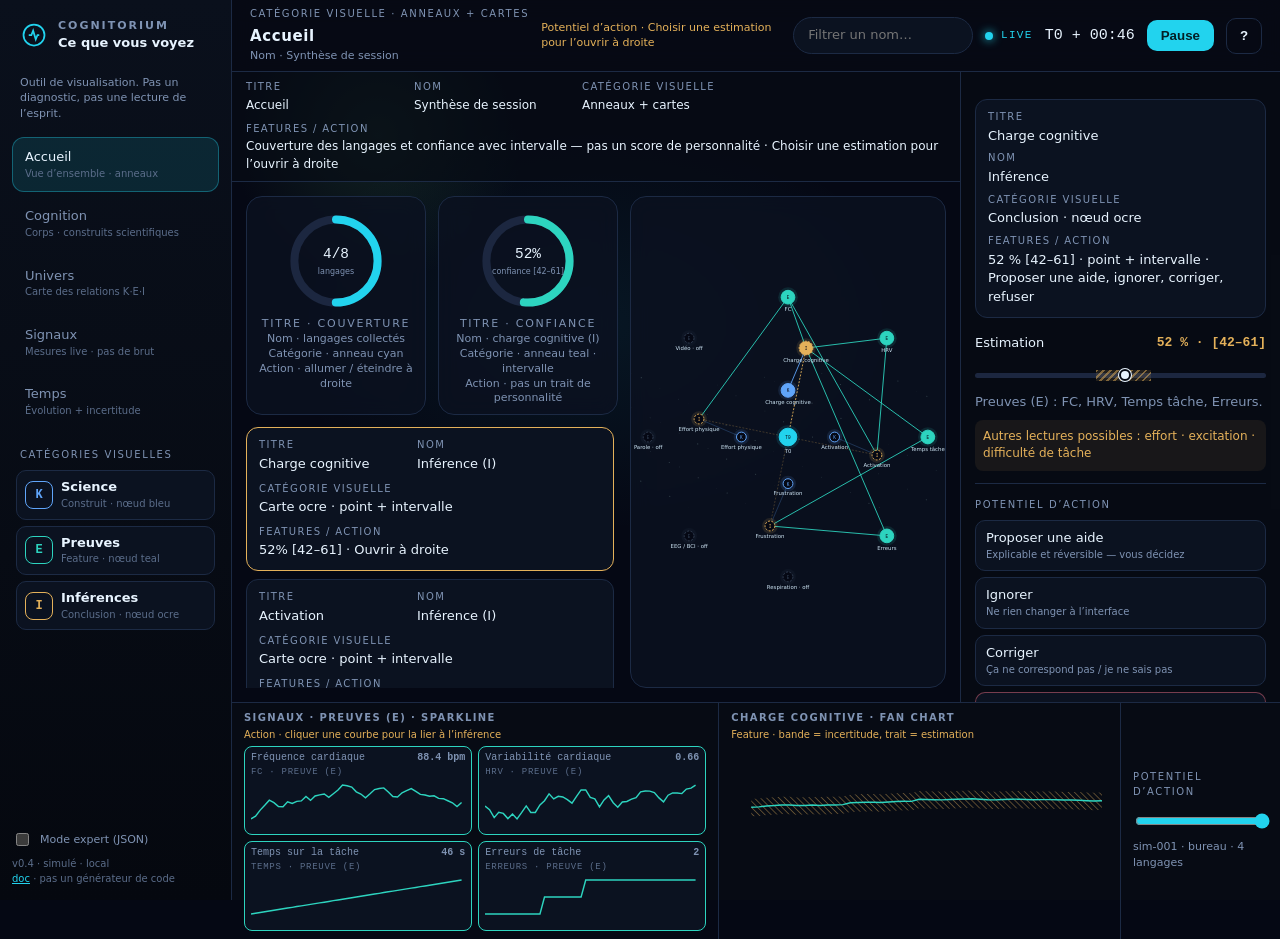
==== commit 9c91b030: "Label every view for novices: title, name, category, action Accueil is the default. Persistent K/E/I" ====
--- a/index.html
+++ b/index.html
@@ -3,7 +3,7 @@
 <head>
   <meta charset="utf-8">
   <meta name="viewport" content="width=device-width, initial-scale=1">
-  <meta name="description" content="Cognitorium Representation Engine — interface de visualisation live, chrome issu des illustrations Cognitorium.">
+  <meta name="description" content="Cognitorium Representation Engine — visualisation live. Chaque objet a un titre, un nom, une catégorie visuelle et un potentiel d’action.">
   <title>Cognitorium — Representation Engine</title>
   <link rel="stylesheet" href="css/dashboard.css">
   <link rel="icon" href="data:image/svg+xml,%3Csvg xmlns='http://www.w3.org/2000/svg' viewBox='0 0 32 32'%3E%3Ccircle cx='16' cy='16' r='12' fill='none' stroke='%2322d3ee' stroke-width='2'/%3E%3Cpath d='M10 16h3l2-5 3 10 2-5h2' fill='none' stroke='%2322d3ee' stroke-width='2'/%3E%3C/svg%3E">
@@ -16,92 +16,136 @@
         <svg viewBox="0 0 32 32" aria-hidden="true"><circle cx="16" cy="16" r="12" fill="none" stroke="currentColor" stroke-width="2"/><path d="M10 16h3l2-5 3 10 2-5h2" fill="none" stroke="currentColor" stroke-width="2"/></svg>
         <div>
           <strong>COGNITORIUM</strong>
-          <b>Representation</b>
+          <b>Ce que vous voyez</b>
         </div>
       </div>
+      <p class="side-lead">Outil de visualisation. Pas un diagnostic, pas une lecture de l’esprit.</p>
       <nav aria-label="Vues">
-        <button type="button" data-view="accueil">Accueil<small>Anneaux · synthèse</small></button>
-        <button type="button" data-view="cognition">Cognition<small>Langages · construits</small></button>
-        <button type="button" data-view="univers" aria-current="page">Univers<small>Constellation live</small></button>
-        <button type="button" data-view="signaux">Signaux<small>Features · pas de brut</small></button>
-        <button type="button" data-view="temps">Temps<small>Fan chart · T0</small></button>
+        <button type="button" data-view="accueil" aria-current="page">Accueil<small>Vue d’ensemble · anneaux</small></button>
+        <button type="button" data-view="cognition">Cognition<small>Corps · construits scientifiques</small></button>
+        <button type="button" data-view="univers">Univers<small>Carte des relations K·E·I</small></button>
+        <button type="button" data-view="signaux">Signaux<small>Mesures live · pas de brut</small></button>
+        <button type="button" data-view="temps">Temps<small>Évolution + incertitude</small></button>
       </nav>
+      <div class="legend-kei" aria-label="Catégories visuelles">
+        <p class="kicker">Catégories visuelles</p>
+        <button type="button" data-layer="K" aria-pressed="true">
+          <span class="swatch k">K</span>
+          <span><strong>Science</strong><small>Construit · nœud bleu</small></span>
+        </button>
+        <button type="button" data-layer="E" aria-pressed="true">
+          <span class="swatch e">E</span>
+          <span><strong>Preuves</strong><small>Feature · nœud teal</small></span>
+        </button>
+        <button type="button" data-layer="I" aria-pressed="true">
+          <span class="swatch i">I</span>
+          <span><strong>Inférences</strong><small>Conclusion · nœud ocre</small></span>
+        </button>
+      </div>
       <div class="side-foot">
-        <div class="layers" role="group" aria-label="Couches HCSM">
-          <button type="button" data-layer="K" aria-pressed="true">K</button>
-          <button type="button" data-layer="E" aria-pressed="true">E</button>
-          <button type="button" data-layer="I" aria-pressed="true">I</button>
-        </div>
-        <p>v0.3 · local · simulé<br><a href="docs/outil-visualisation.md">doc</a> · pas un générateur de code</p>
+        <label class="mode"><input type="checkbox" id="mode-expert"> Mode expert (JSON)</label>
+        <p>v0.4 · simulé · local<br><a href="docs/outil-visualisation.md">doc</a> · pas un générateur de code</p>
       </div>
     </aside>
 
     <header class="top">
-      <div>
-        <h1 id="view-title">Univers</h1>
-        <p class="sub" id="view-sub">Constellation knowledge · evidence · inference</p>
+      <div class="top-title">
+        <p class="kicker" id="view-cat">Catégorie visuelle · Vue d’ensemble</p>
+        <h1 id="view-title">Accueil</h1>
+        <p class="sub" id="view-sub">Nom · synthèse de session</p>
       </div>
-      <label class="search"><span class="sr">Filtrer</span><input id="q" type="search" placeholder="Filtrer un nœud…"></label>
+      <p class="top-act" id="view-act">Potentiel d’action · choisir une estimation à inspecter</p>
+      <label class="search"><span class="sr">Filtrer</span><input id="q" type="search" placeholder="Filtrer un nom…"></label>
       <div class="live" id="live" data-on="true"><i></i> LIVE</div>
       <div class="clock" id="clock">T0 + 00:00</div>
       <button type="button" class="primary" id="btn-play" aria-pressed="true">Pause</button>
+      <button type="button" class="ghost" id="btn-help" aria-haspopup="dialog" aria-controls="help">?</button>
     </header>
 
     <main class="stage" id="stage">
-      <section class="view" data-panel="accueil" hidden>
-        <div class="dash">
-          <div class="glass ring-card" id="ring-cov"></div>
-          <div class="glass ring-card" id="ring-conf"></div>
-          <div class="glass dash-graph">
-            <svg id="graph-mini" viewBox="0 0 640 280" role="img" aria-label="Mini constellation"></svg>
+      <div class="scene-bar" id="scene-bar"></div>
+      <div class="scene-body">
+        <section class="view" data-panel="accueil">
+          <div class="dash">
+            <div class="glass ring-card" id="ring-cov"></div>
+            <div class="glass ring-card" id="ring-conf"></div>
+            <div class="glass dash-graph">
+              <svg id="graph-mini" viewBox="0 0 640 280" role="img" aria-label="Mini carte des relations"></svg>
+            </div>
+            <div class="cards" id="est-cards"></div>
           </div>
-          <div class="cards" id="est-cards"></div>
-        </div>
-      </section>
-      <section class="view" data-panel="cognition" hidden>
-        <div class="cog-grid">
-          <div class="glass" id="cog-body"></div>
-          <div class="glass" id="cog-list"></div>
-        </div>
-      </section>
-      <section class="view" data-panel="univers">
-        <svg class="sky" id="graph" viewBox="0 0 1100 640" role="img" aria-label="Constellation live"></svg>
-        <div class="tip" id="tip" hidden></div>
-      </section>
-      <section class="view" data-panel="signaux" hidden>
-        <div class="wave-grid big" id="waves-big"></div>
-      </section>
-      <section class="view" data-panel="temps" hidden>
-        <div class="glass fan-full">
-          <h3 id="fan-title-full">Charge cognitive · incertitude dans le temps</h3>
-          <svg id="fan-full" viewBox="0 0 1000 280" role="img" aria-label="Fan chart"></svg>
-          <input type="range" id="scrub-full" min="0" max="0" value="0" aria-label="Parcourir le temps">
-        </div>
-      </section>
+        </section>
+        <section class="view" data-panel="cognition" hidden>
+          <div class="cog-grid">
+            <div class="glass" id="cog-body"></div>
+            <div class="glass" id="cog-list"></div>
+          </div>
+        </section>
+        <section class="view" data-panel="univers" hidden>
+          <svg class="sky" id="graph" viewBox="0 0 1100 640" role="img" aria-label="Carte des relations knowledge, evidence, inference"></svg>
+          <div class="tip" id="tip" hidden></div>
+        </section>
+        <section class="view" data-panel="signaux" hidden>
+          <div class="wave-grid big" id="waves-big"></div>
+        </section>
+        <section class="view" data-panel="temps" hidden>
+          <div class="glass fan-full">
+            <h3 id="fan-title-full">Charge cognitive · incertitude dans le temps</h3>
+            <svg id="fan-full" viewBox="0 0 1000 280" role="img" aria-label="Fan chart d’incertitude"></svg>
+            <input type="range" id="scrub-full" min="0" max="0" value="0" aria-label="Parcourir le temps">
+          </div>
+        </section>
+      </div>
     </main>
 
-    <aside class="insp">
+    <aside class="insp" aria-label="Inspecteur">
+      <div id="insp-fiche"></div>
       <div id="insp-est"></div>
+      <div id="insp-actions"></div>
       <div id="insp-langs"></div>
       <div id="insp-body"></div>
-      <div id="insp-json"></div>
+      <div id="insp-json" hidden></div>
     </aside>
 
     <footer class="strip">
       <div class="waves">
-        <h3>Signaux</h3>
+        <h3>Signaux · preuves (E) · sparkline</h3>
+        <p class="strip-act">Action · cliquer une courbe pour la lier à l’inférence</p>
         <div class="wave-grid" id="waves"></div>
       </div>
       <div class="fanbox">
-        <h3 id="fan-title">Fan chart</h3>
+        <h3 id="fan-title">Temps · fan chart</h3>
+        <p class="strip-act">Feature · bande = incertitude, trait = estimation</p>
         <svg id="fan" viewBox="0 0 520 150" role="img" aria-label="Incertitude temporelle"></svg>
       </div>
       <div class="scrub-wrap">
-        <input type="range" id="scrub" min="0" max="0" value="0" aria-label="Temps">
+        <p class="kicker">Potentiel d’action</p>
+        <input type="range" id="scrub" min="0" max="0" value="0" aria-label="Parcourir le temps">
         <span id="ctx">sim-001 · bureau</span>
       </div>
     </footer>
   </div>
+
+  <dialog class="help" id="help" aria-labelledby="help-title">
+    <form method="dialog">
+      <h2 id="help-title">Comment lire cet écran</h2>
+      <p>Chaque objet a <strong>quatre informations</strong>. C’est la même grille partout.</p>
+      <ol class="help-grid">
+        <li><strong>Titre</strong> — de quoi il s’agit, en une phrase.</li>
+        <li><strong>Nom</strong> — le nom précis (ex. Charge cognitive, FC).</li>
+        <li><strong>Catégorie visuelle</strong> — la famille et sa couleur.</li>
+        <li><strong>Features / action</strong> — ce que ça montre, ce que vous pouvez faire.</li>
+      </ol>
+      <ul class="help-cats">
+        <li><span class="swatch k">K</span> <strong>Science</strong> — ce que la recherche définit. Pas une personne.</li>
+        <li><span class="swatch e">E</span> <strong>Preuves</strong> — features observées. Pas le tracé brut.</li>
+        <li><span class="swatch i">I</span> <strong>Inférences</strong> — conclusion avec intervalle, ou refus.</li>
+        <li><span class="swatch rose">R</span> <strong>Refus</strong> — le modèle n’invente pas. Rose uniquement ici.</li>
+      </ul>
+      <p>Un pourcentage seul n’existe pas : toujours <strong>point + [bas–haut]</strong>. Vous tranchez : proposer une aide, ignorer, corriger, refuser.</p>
+      <button type="submit" class="primary">J’ai compris</button>
+    </form>
+  </dialog>
   <script src="js/dashboard.js"></script>
 </body>
 </html>
--- a/css/dashboard.css
+++ b/css/dashboard.css
@@ -33,8 +33,8 @@
 
 .app {
   display: grid;
-  grid-template-columns: 216px minmax(0, 1fr) 300px;
-  grid-template-rows: 58px minmax(0, 1fr) 188px;
+  grid-template-columns: 232px minmax(0, 1fr) 320px;
+  grid-template-rows: 72px minmax(0, 1fr) 198px;
   grid-template-areas:
     "side top top"
     "side stage insp"
@@ -52,6 +52,7 @@
 .logo svg { width: 28px; height: 28px; }
 .logo strong { display: block; font-size: 11px; letter-spacing: 0.18em; color: var(--muted); }
 .logo b { display: block; font-size: 13px; color: var(--ink); }
+.side-lead { margin: 0 8px 16px; font-size: 11px; color: var(--muted); line-height: 1.4; }
 
 .side nav { display: grid; gap: 4px; }
 .side nav button {
@@ -65,25 +66,38 @@
 }
 
 .side-foot { margin-top: auto; }
-.layers { display: flex; gap: 6px; margin-bottom: 10px; }
-.layers button {
-  flex: 1; font: 700 12px var(--mono); padding: 8px 0; border-radius: 10px;
-  border: 1px solid var(--line); background: #0b1220; color: var(--muted); cursor: pointer;
-}
-.layers button[data-layer="K"][aria-pressed="true"] { color: var(--k); border-color: var(--k); }
-.layers button[data-layer="E"][aria-pressed="true"] { color: var(--e); border-color: var(--e); }
-.layers button[data-layer="I"][aria-pressed="true"] { color: var(--i); border-color: var(--i); }
+.legend-kei { margin: 18px 4px 12px; display: grid; gap: 6px; }
+.legend-kei > .kicker { margin: 0 4px 2px; }
+.legend-kei button {
+  display: flex; gap: 8px; align-items: center; width: 100%;
+  text-align: left; background: #0b1220; color: var(--ink);
+  border: 1px solid var(--line); border-radius: 10px; padding: 7px 8px; cursor: pointer; font: inherit;
+}
+.legend-kei button small { display: block; font-size: 10px; color: #5b6d8a; }
+.legend-kei button[aria-pressed="false"] { opacity: 0.45; }
+.swatch {
+  flex: 0 0 28px; height: 28px; border-radius: 8px; display: grid; place-items: center;
+  font: 700 12px var(--mono); border: 1px solid currentColor;
+}
+.swatch.k { color: var(--k); }
+.swatch.e { color: var(--e); }
+.swatch.i { color: var(--i); }
+.swatch.rose { color: #fb7185; }
+.mode { display: flex; gap: 8px; align-items: center; font-size: 11px; color: var(--muted); margin: 0 0 8px; }
 .side-foot p { font-size: 10px; color: #5b6d8a; margin: 0; }
 .side-foot a { color: var(--cyan); }
 
 .top {
   grid-area: top;
-  display: flex; align-items: center; gap: 14px;
-  padding: 0 18px; border-bottom: 1px solid var(--line);
+  display: flex; align-items: center; gap: 12px;
+  padding: 8px 18px; border-bottom: 1px solid var(--line);
   background: rgb(7 11 20 / 0.9); backdrop-filter: blur(12px);
 }
+.top-title { min-width: 0; }
 .top h1 { margin: 0; font-size: 15px; letter-spacing: 0.04em; }
 .sub { margin: 0; color: var(--muted); font-size: 11px; }
+.top-act { margin: 0; font-size: 11px; color: var(--i); max-width: 240px; line-height: 1.35; }
+.kicker { font-size: 10px; letter-spacing: 0.16em; text-transform: uppercase; color: var(--muted); margin: 0 0 4px; }
 .search { flex: 1; max-width: 280px; margin-left: auto; }
 .search input {
   width: 100%; background: #0b1220; border: 1px solid var(--line); color: var(--ink);
@@ -99,22 +113,37 @@
   background: var(--cyan); color: #042026; border: 0; border-radius: 10px;
   padding: 8px 14px; font-weight: 700; cursor: pointer;
 }
+button.ghost {
+  background: transparent; color: var(--ink); border: 1px solid var(--line);
+  border-radius: 10px; width: 36px; height: 36px; font-weight: 700; cursor: pointer;
+}
+button.ghost:hover { border-color: var(--cyan); color: var(--cyan); }
 button:focus-visible, a:focus-visible, input:focus-visible { outline: 2px solid var(--cyan); outline-offset: 2px; }
 
 .stage {
   grid-area: stage; position: relative; min-width: 0; min-height: 0;
+  display: flex; flex-direction: column;
   background:
     radial-gradient(ellipse 80% 60% at 50% 40%, rgb(34 211 238 / 0.07), transparent 55%),
     radial-gradient(circle at 20% 10%, #122, transparent 18%),
     #050814;
 }
+.scene-bar {
+  flex: 0 0 auto;
+  padding: 8px 14px;
+  border-bottom: 1px solid var(--line);
+  background: rgb(7 11 20 / 0.65);
+}
+.scene-bar .fiche.compact { gap: 8px 28px; }
+.scene-bar dd { font-size: 12px; color: var(--ink); }
+.scene-body { flex: 1; position: relative; min-height: 0; }
 .view { position: absolute; inset: 0; }
 .view[hidden] { display: none !important; }
 .sky { width: 100%; height: 100%; display: block; }
 .tip {
   position: absolute; pointer-events: none;
   background: rgb(8 14 26 / 0.92); border: 1px solid rgb(34 211 238 / 0.35);
-  border-radius: 10px; padding: 8px 10px; font-size: 12px; max-width: 220px;
+  border-radius: 10px; padding: 8px 10px; font-size: 12px; max-width: 300px; z-index: 5;
 }
 
 .glass {
@@ -125,9 +154,10 @@
 .dash {
   height: 100%; padding: 14px; display: grid; gap: 12px;
   grid-template-columns: 180px 180px 1fr;
-  grid-template-rows: 180px 1fr;
-}
-.ring-card { display: grid; place-items: center; padding: 8px; }
+  grid-template-rows: minmax(210px, auto) 1fr;
+}
+.ring-card { display: flex; flex-direction: column; align-items: center; justify-content: flex-start; padding: 8px; overflow: auto; }
+.ring-card p { margin: 0; font-size: 11px; color: var(--muted); text-align: center; line-height: 1.35; }
 .dash-graph { grid-column: 3; grid-row: 1 / 3; overflow: hidden; }
 .dash-graph svg { width: 100%; height: 100%; }
 .cards { grid-column: 1 / 3; display: grid; gap: 8px; overflow: auto; padding-right: 4px; }
@@ -152,6 +182,27 @@
 }
 .kicker { font-size: 10px; letter-spacing: 0.16em; text-transform: uppercase; color: var(--muted); margin: 0 0 4px; }
 .insp h2 { margin: 0 0 8px; font-size: 15px; }
+.fiche {
+  display: grid; gap: 6px; margin-bottom: 12px;
+  border: 1px solid var(--line); border-radius: 12px; padding: 10px 12px; background: #0b1220;
+}
+.fiche.compact { margin: 0; background: transparent; border: 0; padding: 0; display: flex; flex-wrap: wrap; gap: 8px 18px; }
+.fiche dt { font-size: 10px; letter-spacing: 0.14em; text-transform: uppercase; color: var(--muted); }
+.fiche dd { margin: 2px 0 0; }
+.fiche.compact > div { min-width: 140px; }
+.actions { display: grid; gap: 6px; margin: 0 0 14px; }
+.actions button {
+  width: 100%; text-align: left; background: #0b1220; color: var(--ink);
+  border: 1px solid var(--line); border-radius: 10px; padding: 8px 10px; cursor: pointer; font: inherit;
+}
+.actions button small { display: block; color: var(--muted); font-size: 10px; }
+.actions button:hover { border-color: var(--cyan); }
+.actions button[data-kind="refuse"] { border-color: rgb(251 113 133 / 0.45); }
+.actions button[aria-pressed="true"] { border-color: var(--i); background: rgb(228 177 90 / 0.1); }
+.note-user { font-size: 12px; color: var(--i); background: rgb(228 177 90 / .08); padding: 8px; border-radius: 8px; margin: 0 0 8px; }
+.ring-card .fiche { border: 0; background: transparent; padding: 0; text-align: center; }
+.est-card .fiche { border: 0; background: transparent; padding: 0; margin: 0; }
+.est-card { text-align: left; width: 100%; color: inherit; font: inherit; }
 .insp p { margin: 0 0 8px; color: var(--muted); }
 .block { margin-bottom: 14px; padding-bottom: 12px; border-bottom: 1px solid var(--line); }
 .row { display: flex; justify-content: space-between; gap: 8px; padding: 4px 0; }
@@ -189,7 +240,8 @@
 .scrub-wrap { border-left: 1px solid var(--line); display: flex; flex-direction: column; justify-content: center; gap: 8px; }
 .scrub-wrap input { width: 100%; accent-color: var(--cyan); }
 .scrub-wrap span { color: var(--muted); font-size: 11px; }
-.waves h3, .fanbox h3 { margin: 0 0 4px; font-size: 10px; letter-spacing: 0.14em; text-transform: uppercase; color: var(--muted); }
+.waves h3, .fanbox h3 { margin: 0 0 2px; font-size: 10px; letter-spacing: 0.14em; text-transform: uppercase; color: var(--muted); }
+.strip-act { margin: 0 0 4px; font-size: 10px; color: var(--i); }
 .wave-grid { display: grid; grid-template-columns: 1fr 1fr; gap: 6px; }
 .wave { background: #0b1220; border: 1px solid var(--line); border-radius: 8px; padding: 4px 6px; }
 .wave[data-sel="true"] { border-color: var(--e); }
@@ -219,3 +271,18 @@
   .live i { box-shadow: none; }
 }
 a { color: var(--cyan); }
+
+.help {
+  border: 1px solid var(--line); border-radius: 16px; padding: 0;
+  background: #0b1220; color: var(--ink); max-width: 560px; width: calc(100% - 32px);
+}
+.help::backdrop { background: rgb(5 8 20 / 0.72); }
+.help form { padding: 22px 22px 18px; }
+.help h2 { margin: 0 0 8px; font-size: 18px; }
+.help p { color: var(--muted); }
+.help-grid { margin: 12px 0; padding-left: 18px; display: grid; gap: 6px; }
+.help-cats { list-style: none; margin: 0 0 14px; padding: 0; display: grid; gap: 8px; }
+.help-cats li { display: flex; gap: 8px; align-items: flex-start; }
+.help-cats .swatch { margin-top: 2px; }
+.wave .meta small { display: block; font-size: 9px; letter-spacing: 0.08em; text-transform: uppercase; color: #5b6d8a; }
+.wave .meta { align-items: flex-start; }
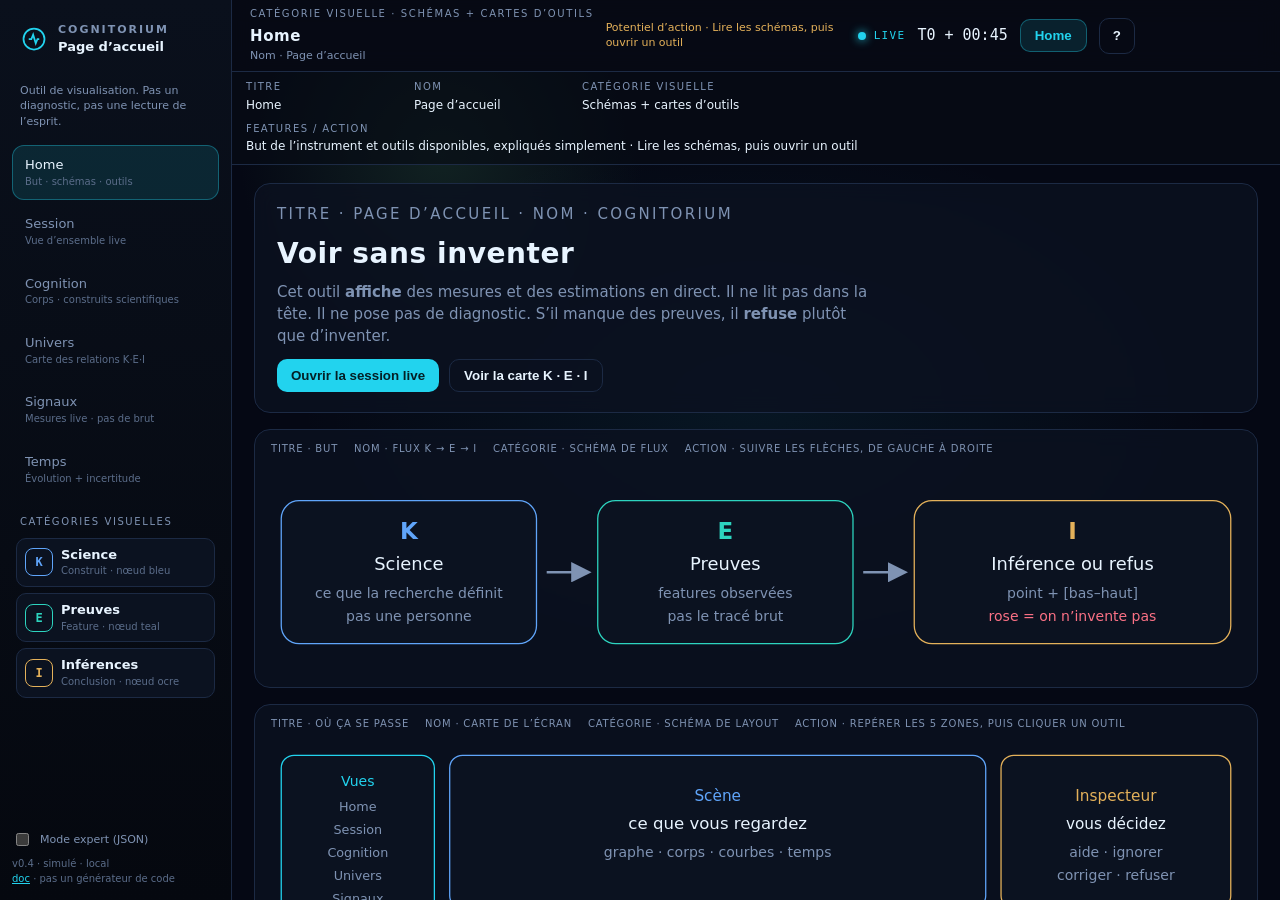
==== commit 112d2875: "Add a Home page with simple schemas of purpose and tools Landing view explains K→E→I, the screen lay" ====
--- a/index.html
+++ b/index.html
@@ -10,18 +10,19 @@
 </head>
 <body>
   <a class="skip" href="#stage">Aller à la scène</a>
-  <div class="app">
+  <div class="app is-home">
     <aside class="side">
-      <div class="logo">
+      <button type="button" class="logo" id="btn-logo" data-view="home" title="Page d’accueil">
         <svg viewBox="0 0 32 32" aria-hidden="true"><circle cx="16" cy="16" r="12" fill="none" stroke="currentColor" stroke-width="2"/><path d="M10 16h3l2-5 3 10 2-5h2" fill="none" stroke="currentColor" stroke-width="2"/></svg>
         <div>
           <strong>COGNITORIUM</strong>
-          <b>Ce que vous voyez</b>
+          <b>Page d’accueil</b>
         </div>
-      </div>
+      </button>
       <p class="side-lead">Outil de visualisation. Pas un diagnostic, pas une lecture de l’esprit.</p>
       <nav aria-label="Vues">
-        <button type="button" data-view="accueil" aria-current="page">Accueil<small>Vue d’ensemble · anneaux</small></button>
+        <button type="button" data-view="home" aria-current="page">Home<small>But · schémas · outils</small></button>
+        <button type="button" data-view="accueil">Session<small>Vue d’ensemble live</small></button>
         <button type="button" data-view="cognition">Cognition<small>Corps · construits scientifiques</small></button>
         <button type="button" data-view="univers">Univers<small>Carte des relations K·E·I</small></button>
         <button type="button" data-view="signaux">Signaux<small>Mesures live · pas de brut</small></button>
@@ -54,18 +55,163 @@
         <h1 id="view-title">Accueil</h1>
         <p class="sub" id="view-sub">Nom · synthèse de session</p>
       </div>
-      <p class="top-act" id="view-act">Potentiel d’action · choisir une estimation à inspecter</p>
+      <p class="top-act" id="view-act">Potentiel d’action · lire les schémas, puis ouvrir un outil</p>
       <label class="search"><span class="sr">Filtrer</span><input id="q" type="search" placeholder="Filtrer un nom…"></label>
       <div class="live" id="live" data-on="true"><i></i> LIVE</div>
       <div class="clock" id="clock">T0 + 00:00</div>
       <button type="button" class="primary" id="btn-play" aria-pressed="true">Pause</button>
+      <button type="button" class="home-btn" id="btn-home" data-view="home">Home</button>
       <button type="button" class="ghost" id="btn-help" aria-haspopup="dialog" aria-controls="help">?</button>
     </header>
 
     <main class="stage" id="stage">
       <div class="scene-bar" id="scene-bar"></div>
       <div class="scene-body">
-        <section class="view" data-panel="accueil">
+        <section class="view home" data-panel="home">
+          <div class="home-scroll">
+            <header class="home-hero glass">
+              <p class="kicker">Titre · Page d’accueil · Nom · Cognitorium</p>
+              <h2>Voir sans inventer</h2>
+              <p>Cet outil <strong>affiche</strong> des mesures et des estimations en direct. Il ne lit pas dans la tête. Il ne pose pas de diagnostic. S’il manque des preuves, il <strong>refuse</strong> plutôt que d’inventer.</p>
+              <div class="home-cta">
+                <button type="button" class="primary" data-go="accueil">Ouvrir la session live</button>
+                <button type="button" class="ghost wide" data-go="univers">Voir la carte K · E · I</button>
+              </div>
+            </header>
+
+            <figure class="schema glass">
+              <figcaption>
+                <span>Titre · But</span>
+                <span>Nom · Flux K → E → I</span>
+                <span>Catégorie · schéma de flux</span>
+                <span>Action · suivre les flèches, de gauche à droite</span>
+              </figcaption>
+              <svg viewBox="0 0 760 168" role="img" aria-labelledby="schema-but-title schema-but-desc">
+                <title id="schema-but-title">But de l’outil : science, puis preuves, puis inférence ou refus</title>
+                <desc id="schema-but-desc">Trois cases reliées par des flèches. K science, E preuves observées, I conclusion avec intervalle ou refus.</desc>
+                <rect x="8" y="28" width="200" height="112" rx="14" fill="#0b1220" stroke="#60a5fa"/>
+                <text x="108" y="58" text-anchor="middle" fill="#60a5fa" font-size="18" font-weight="700">K</text>
+                <text x="108" y="82" text-anchor="middle" fill="#e8f4ff" font-size="14">Science</text>
+                <text x="108" y="104" text-anchor="middle" fill="#7f93b3" font-size="11">ce que la recherche définit</text>
+                <text x="108" y="122" text-anchor="middle" fill="#7f93b3" font-size="11">pas une personne</text>
+                <path d="M216 84 H248" stroke="#7f93b3" stroke-width="2" marker-end="url(#arr)"/>
+                <rect x="256" y="28" width="200" height="112" rx="14" fill="#0b1220" stroke="#2dd4bf"/>
+                <text x="356" y="58" text-anchor="middle" fill="#2dd4bf" font-size="18" font-weight="700">E</text>
+                <text x="356" y="82" text-anchor="middle" fill="#e8f4ff" font-size="14">Preuves</text>
+                <text x="356" y="104" text-anchor="middle" fill="#7f93b3" font-size="11">features observées</text>
+                <text x="356" y="122" text-anchor="middle" fill="#7f93b3" font-size="11">pas le tracé brut</text>
+                <path d="M464 84 H496" stroke="#7f93b3" stroke-width="2" marker-end="url(#arr)"/>
+                <rect x="504" y="28" width="248" height="112" rx="14" fill="#0b1220" stroke="#e4b15a"/>
+                <text x="628" y="58" text-anchor="middle" fill="#e4b15a" font-size="18" font-weight="700">I</text>
+                <text x="628" y="82" text-anchor="middle" fill="#e8f4ff" font-size="14">Inférence ou refus</text>
+                <text x="628" y="104" text-anchor="middle" fill="#7f93b3" font-size="11">point + [bas–haut]</text>
+                <text x="628" y="122" text-anchor="middle" fill="#fb7185" font-size="11">rose = on n’invente pas</text>
+                <defs>
+                  <marker id="arr" viewBox="0 0 10 10" refX="8" refY="5" markerWidth="8" markerHeight="8" orient="auto">
+                    <path d="M0 0 L10 5 L0 10 z" fill="#7f93b3"/>
+                  </marker>
+                </defs>
+              </svg>
+            </figure>
+
+            <figure class="schema glass">
+              <figcaption>
+                <span>Titre · Où ça se passe</span>
+                <span>Nom · Carte de l’écran</span>
+                <span>Catégorie · schéma de layout</span>
+                <span>Action · repérer les 5 zones, puis cliquer un outil</span>
+              </figcaption>
+              <svg viewBox="0 0 760 200" role="img" aria-labelledby="schema-ui-title">
+                <title id="schema-ui-title">Carte de l’écran : vues à gauche, scène au centre, inspecteur à droite, signaux en bas</title>
+                <rect x="8" y="12" width="120" height="176" rx="10" fill="#0b1220" stroke="#22d3ee"/>
+                <text x="68" y="36" text-anchor="middle" fill="#22d3ee" font-size="11">Vues</text>
+                <text x="68" y="56" text-anchor="middle" fill="#7f93b3" font-size="10">Home</text>
+                <text x="68" y="74" text-anchor="middle" fill="#7f93b3" font-size="10">Session</text>
+                <text x="68" y="92" text-anchor="middle" fill="#7f93b3" font-size="10">Cognition</text>
+                <text x="68" y="110" text-anchor="middle" fill="#7f93b3" font-size="10">Univers</text>
+                <text x="68" y="128" text-anchor="middle" fill="#7f93b3" font-size="10">Signaux</text>
+                <text x="68" y="146" text-anchor="middle" fill="#7f93b3" font-size="10">Temps</text>
+                <rect x="140" y="12" width="420" height="120" rx="10" fill="#0b1220" stroke="#60a5fa"/>
+                <text x="350" y="48" text-anchor="middle" fill="#60a5fa" font-size="12">Scène</text>
+                <text x="350" y="70" text-anchor="middle" fill="#e8f4ff" font-size="13">ce que vous regardez</text>
+                <text x="350" y="92" text-anchor="middle" fill="#7f93b3" font-size="11">graphe · corps · courbes · temps</text>
+                <rect x="572" y="12" width="180" height="120" rx="10" fill="#0b1220" stroke="#e4b15a"/>
+                <text x="662" y="48" text-anchor="middle" fill="#e4b15a" font-size="12">Inspecteur</text>
+                <text x="662" y="70" text-anchor="middle" fill="#e8f4ff" font-size="12">vous décidez</text>
+                <text x="662" y="92" text-anchor="middle" fill="#7f93b3" font-size="11">aide · ignorer</text>
+                <text x="662" y="110" text-anchor="middle" fill="#7f93b3" font-size="11">corriger · refuser</text>
+                <rect x="140" y="144" width="612" height="44" rx="10" fill="#0b1220" stroke="#2dd4bf"/>
+                <text x="446" y="172" text-anchor="middle" fill="#2dd4bf" font-size="12">Bandeau · preuves live + incertitude dans le temps</text>
+              </svg>
+            </figure>
+
+            <section>
+              <p class="kicker">Titre · Outils disponibles · Catégorie · cartes cliquables · Action · ouvrir l’outil</p>
+              <div class="tool-grid">
+                <button type="button" class="tool glass" data-go="accueil">
+                  <svg viewBox="0 0 64 40" aria-hidden="true"><circle cx="20" cy="20" r="12" fill="none" stroke="#22d3ee" stroke-width="3"/><circle cx="48" cy="20" r="12" fill="none" stroke="#2dd4bf" stroke-width="3"/></svg>
+                  <strong>Session</strong>
+                  <small>Anneaux de couverture et confiance avec intervalle.</small>
+                </button>
+                <button type="button" class="tool glass" data-go="cognition">
+                  <svg viewBox="0 0 64 40" aria-hidden="true"><circle cx="32" cy="10" r="6" fill="none" stroke="#2dd4bf"/><path d="M20 38 V22 H44 V38" fill="none" stroke="#2dd4bf"/></svg>
+                  <strong>Cognition</strong>
+                  <small>Où le signe est pris sur le corps, et les construits scientifiques.</small>
+                </button>
+                <button type="button" class="tool glass" data-go="univers">
+                  <svg viewBox="0 0 64 40" aria-hidden="true"><circle cx="32" cy="20" r="4" fill="#22d3ee"/><circle cx="12" cy="10" r="3" fill="none" stroke="#60a5fa"/><circle cx="52" cy="12" r="3" fill="none" stroke="#2dd4bf"/><circle cx="44" cy="32" r="3" fill="none" stroke="#e4b15a"/><path d="M32 20 L12 10 M32 20 L52 12 M32 20 L44 32" stroke="#1c2a44"/></svg>
+                  <strong>Univers</strong>
+                  <small>Carte des relations : science, preuves, inférences.</small>
+                </button>
+                <button type="button" class="tool glass" data-go="signaux">
+                  <svg viewBox="0 0 64 40" aria-hidden="true"><path d="M4 28 L16 12 L28 22 L40 8 L52 24 L60 16" fill="none" stroke="#2dd4bf" stroke-width="2"/></svg>
+                  <strong>Signaux</strong>
+                  <small>Features en direct. Pas de tracé brut (pas d’ECG).</small>
+                </button>
+                <button type="button" class="tool glass" data-go="temps">
+                  <svg viewBox="0 0 64 40" aria-hidden="true"><path d="M4 32 L16 20 L32 24 L48 10 L60 16 L60 32 Z" fill="#e4b15a" opacity=".35"/><path d="M4 28 L16 18 L32 22 L48 12 L60 18" fill="none" stroke="#2dd4bf" stroke-width="2"/></svg>
+                  <strong>Temps</strong>
+                  <small>Fan chart : le trait est l’estimation, la bande est l’incertitude.</small>
+                </button>
+              </div>
+            </section>
+
+            <figure class="schema glass">
+              <figcaption>
+                <span>Titre · Comment lire</span>
+                <span>Nom · Grille à 4 champs</span>
+                <span>Catégorie · schéma d’étiquette</span>
+                <span>Action · chercher ces 4 mots sur chaque objet</span>
+              </figcaption>
+              <svg viewBox="0 0 760 110" role="img" aria-labelledby="schema-read-title">
+                <title id="schema-read-title">Chaque objet a un titre, un nom, une catégorie visuelle et un potentiel d’action</title>
+                <rect x="8" y="16" width="174" height="78" rx="12" fill="#0b1220" stroke="#22d3ee"/>
+                <text x="95" y="48" text-anchor="middle" fill="#22d3ee" font-size="12">TITRE</text>
+                <text x="95" y="70" text-anchor="middle" fill="#e8f4ff" font-size="11">de quoi il s’agit</text>
+                <rect x="198" y="16" width="174" height="78" rx="12" fill="#0b1220" stroke="#60a5fa"/>
+                <text x="285" y="48" text-anchor="middle" fill="#60a5fa" font-size="12">NOM</text>
+                <text x="285" y="70" text-anchor="middle" fill="#e8f4ff" font-size="11">le nom précis</text>
+                <rect x="388" y="16" width="174" height="78" rx="12" fill="#0b1220" stroke="#2dd4bf"/>
+                <text x="475" y="48" text-anchor="middle" fill="#2dd4bf" font-size="12">CATÉGORIE</text>
+                <text x="475" y="70" text-anchor="middle" fill="#e8f4ff" font-size="11">couleur + forme</text>
+                <rect x="578" y="16" width="174" height="78" rx="12" fill="#0b1220" stroke="#e4b15a"/>
+                <text x="665" y="48" text-anchor="middle" fill="#e4b15a" font-size="12">ACTION</text>
+                <text x="665" y="70" text-anchor="middle" fill="#e8f4ff" font-size="11">ce que vous faites</text>
+              </svg>
+            </figure>
+
+            <aside class="home-not glass">
+              <p class="kicker">Ce que cet outil n’est pas</p>
+              <ul>
+                <li>Pas un diagnostic médical</li>
+                <li>Pas une lecture de l’esprit ni un jumeau intérieur</li>
+                <li>Pas un score unique de personnalité</li>
+                <li>Pas un générateur de code (autre outil, plus tard)</li>
+              </ul>
+            </aside>
+          </div>
+        </section>
+        <section class="view" data-panel="accueil" hidden>
           <div class="dash">
             <div class="glass ring-card" id="ring-cov"></div>
             <div class="glass ring-card" id="ring-conf"></div>
--- a/css/dashboard.css
+++ b/css/dashboard.css
@@ -41,6 +41,17 @@
     "side strip strip";
   height: 100vh;
 }
+.app.is-home {
+  grid-template-columns: 232px minmax(0, 1fr);
+  grid-template-rows: 72px minmax(0, 1fr);
+  grid-template-areas:
+    "side top"
+    "side stage";
+}
+.app.is-home .insp,
+.app.is-home .strip,
+.app.is-home .search,
+.app.is-home #btn-play { display: none; }
 
 .side {
   grid-area: side;
@@ -48,8 +59,12 @@
   border-right: 1px solid var(--line);
   display: flex; flex-direction: column; padding: 18px 12px 14px;
 }
-.logo { display: flex; gap: 10px; align-items: center; color: var(--cyan); margin-bottom: 22px; padding: 0 8px; }
-.logo svg { width: 28px; height: 28px; }
+.logo {
+  display: flex; gap: 10px; align-items: center; color: var(--cyan);
+  margin-bottom: 22px; padding: 4px 8px; width: 100%;
+  background: transparent; border: 0; cursor: pointer; font: inherit; text-align: left;
+}
+.logo svg { width: 28px; height: 28px; flex: 0 0 28px; }
 .logo strong { display: block; font-size: 11px; letter-spacing: 0.18em; color: var(--muted); }
 .logo b { display: block; font-size: 13px; color: var(--ink); }
 .side-lead { margin: 0 8px 16px; font-size: 11px; color: var(--muted); line-height: 1.4; }
@@ -118,6 +133,14 @@
   border-radius: 10px; width: 36px; height: 36px; font-weight: 700; cursor: pointer;
 }
 button.ghost:hover { border-color: var(--cyan); color: var(--cyan); }
+button.ghost.wide, .home-btn {
+  width: auto; height: auto; padding: 8px 14px;
+}
+.home-btn {
+  background: rgb(34 211 238 / 0.12); color: var(--cyan);
+  border: 1px solid rgb(34 211 238 / 0.35); border-radius: 10px;
+  font-weight: 700; cursor: pointer;
+}
 button:focus-visible, a:focus-visible, input:focus-visible { outline: 2px solid var(--cyan); outline-offset: 2px; }
 
 .stage {
@@ -286,3 +309,44 @@
 .help-cats .swatch { margin-top: 2px; }
 .wave .meta small { display: block; font-size: 9px; letter-spacing: 0.08em; text-transform: uppercase; color: #5b6d8a; }
 .wave .meta { align-items: flex-start; }
+
+.home { overflow: hidden; }
+.home-scroll {
+  position: absolute; inset: 0;
+  overflow: auto;
+  padding: 18px 22px 36px;
+  display: grid; gap: 16px; align-content: start;
+}
+.home-hero { padding: 20px 22px; }
+.home-hero h2 { margin: 0 0 8px; font-size: 28px; letter-spacing: 0.02em; }
+.home-hero p { margin: 0 0 8px; color: var(--muted); max-width: 62ch; font-size: 15px; }
+.home-cta { display: flex; flex-wrap: wrap; gap: 10px; margin-top: 12px; }
+.schema { padding: 12px 16px 8px; margin: 0; }
+.schema figcaption {
+  display: flex; flex-wrap: wrap; gap: 8px 16px;
+  font-size: 10px; letter-spacing: 0.08em; text-transform: uppercase; color: var(--muted);
+  margin-bottom: 8px;
+}
+.schema svg { width: 100%; height: auto; display: block; }
+.tool-grid {
+  display: grid; gap: 10px;
+  grid-template-columns: repeat(auto-fit, minmax(160px, 1fr));
+}
+.tool {
+  display: grid; gap: 6px; justify-items: start;
+  padding: 12px; cursor: pointer; color: inherit; font: inherit; text-align: left;
+}
+.tool:hover { border-color: var(--cyan); }
+.tool svg { width: 64px; height: 40px; }
+.tool strong { font-size: 14px; }
+.tool small { color: var(--muted); font-size: 12px; line-height: 1.35; }
+.home-not { padding: 14px 18px; }
+.home-not ul { margin: 0; padding-left: 18px; color: var(--muted); display: grid; gap: 4px; }
+
+@media (max-width: 980px) {
+  .app.is-home {
+    grid-template-columns: 1fr;
+    grid-template-rows: auto auto 1fr;
+    grid-template-areas: "top" "side" "stage";
+  }
+}
